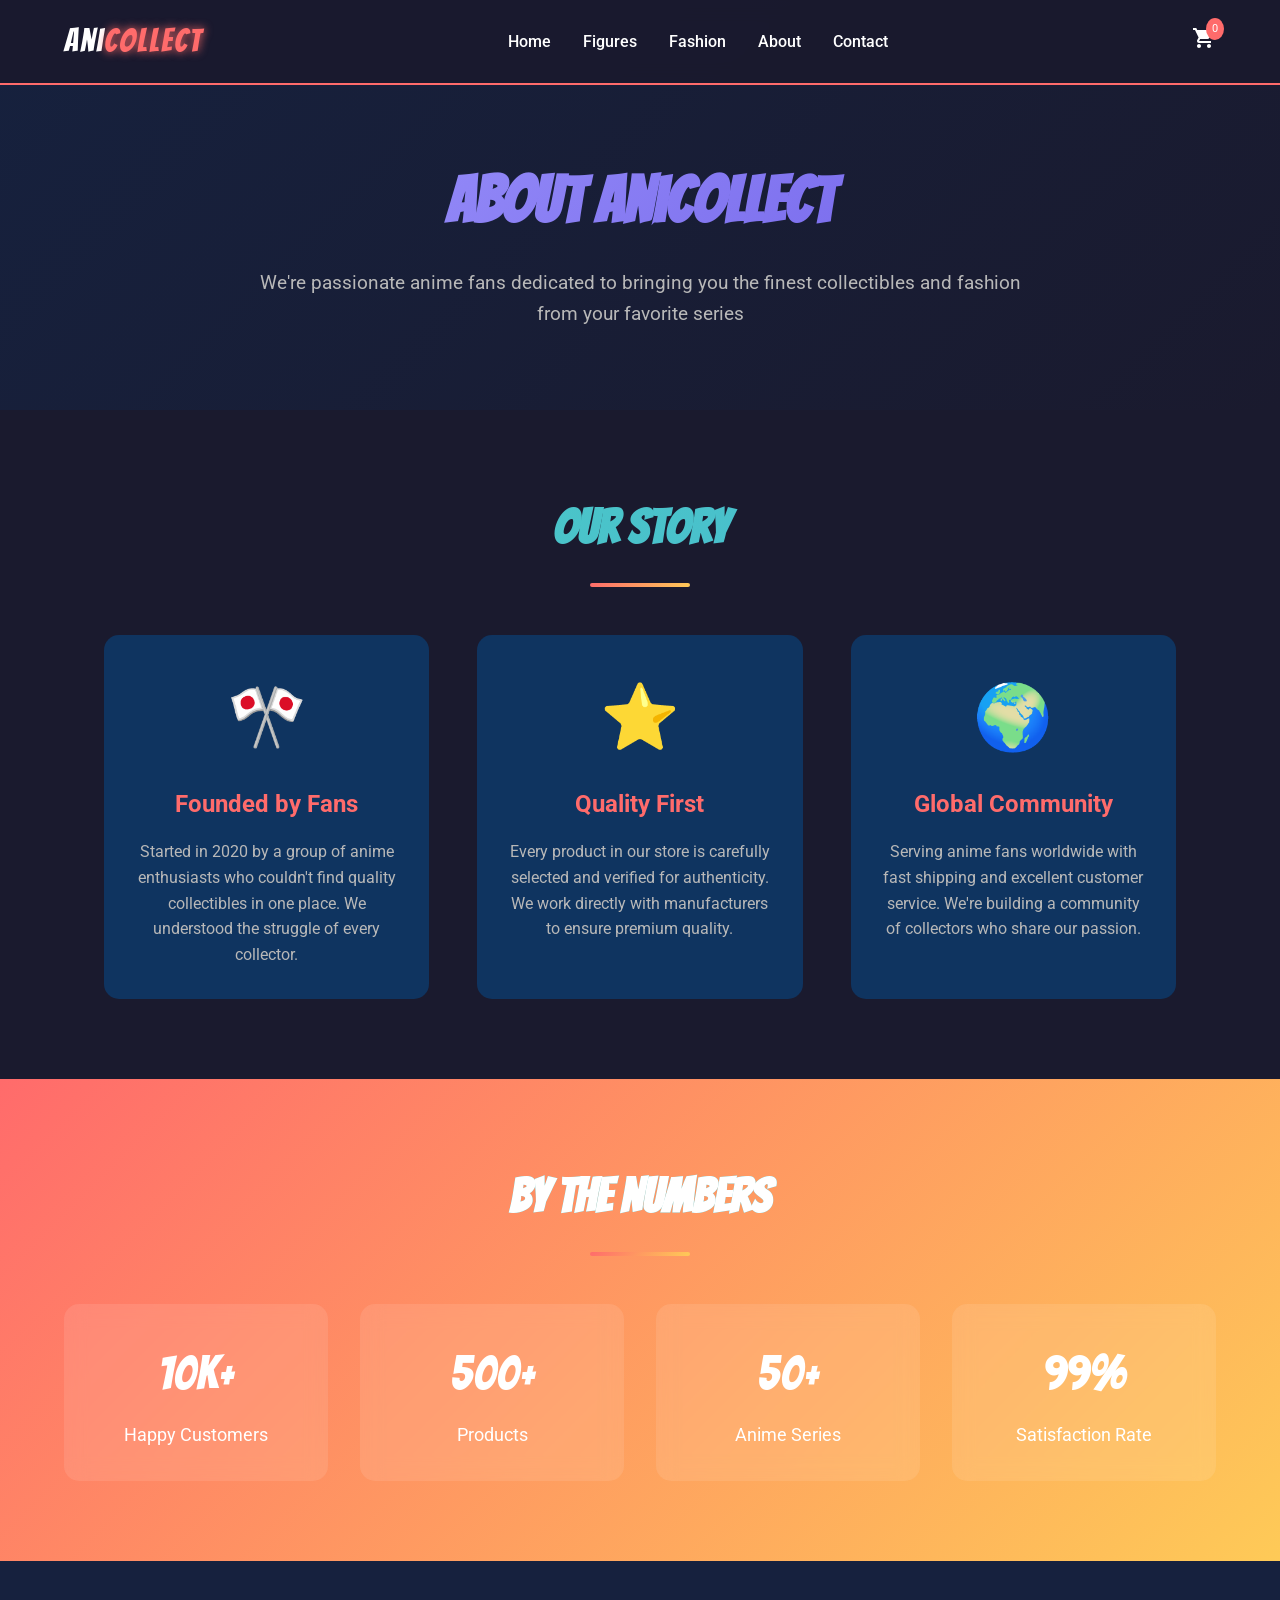
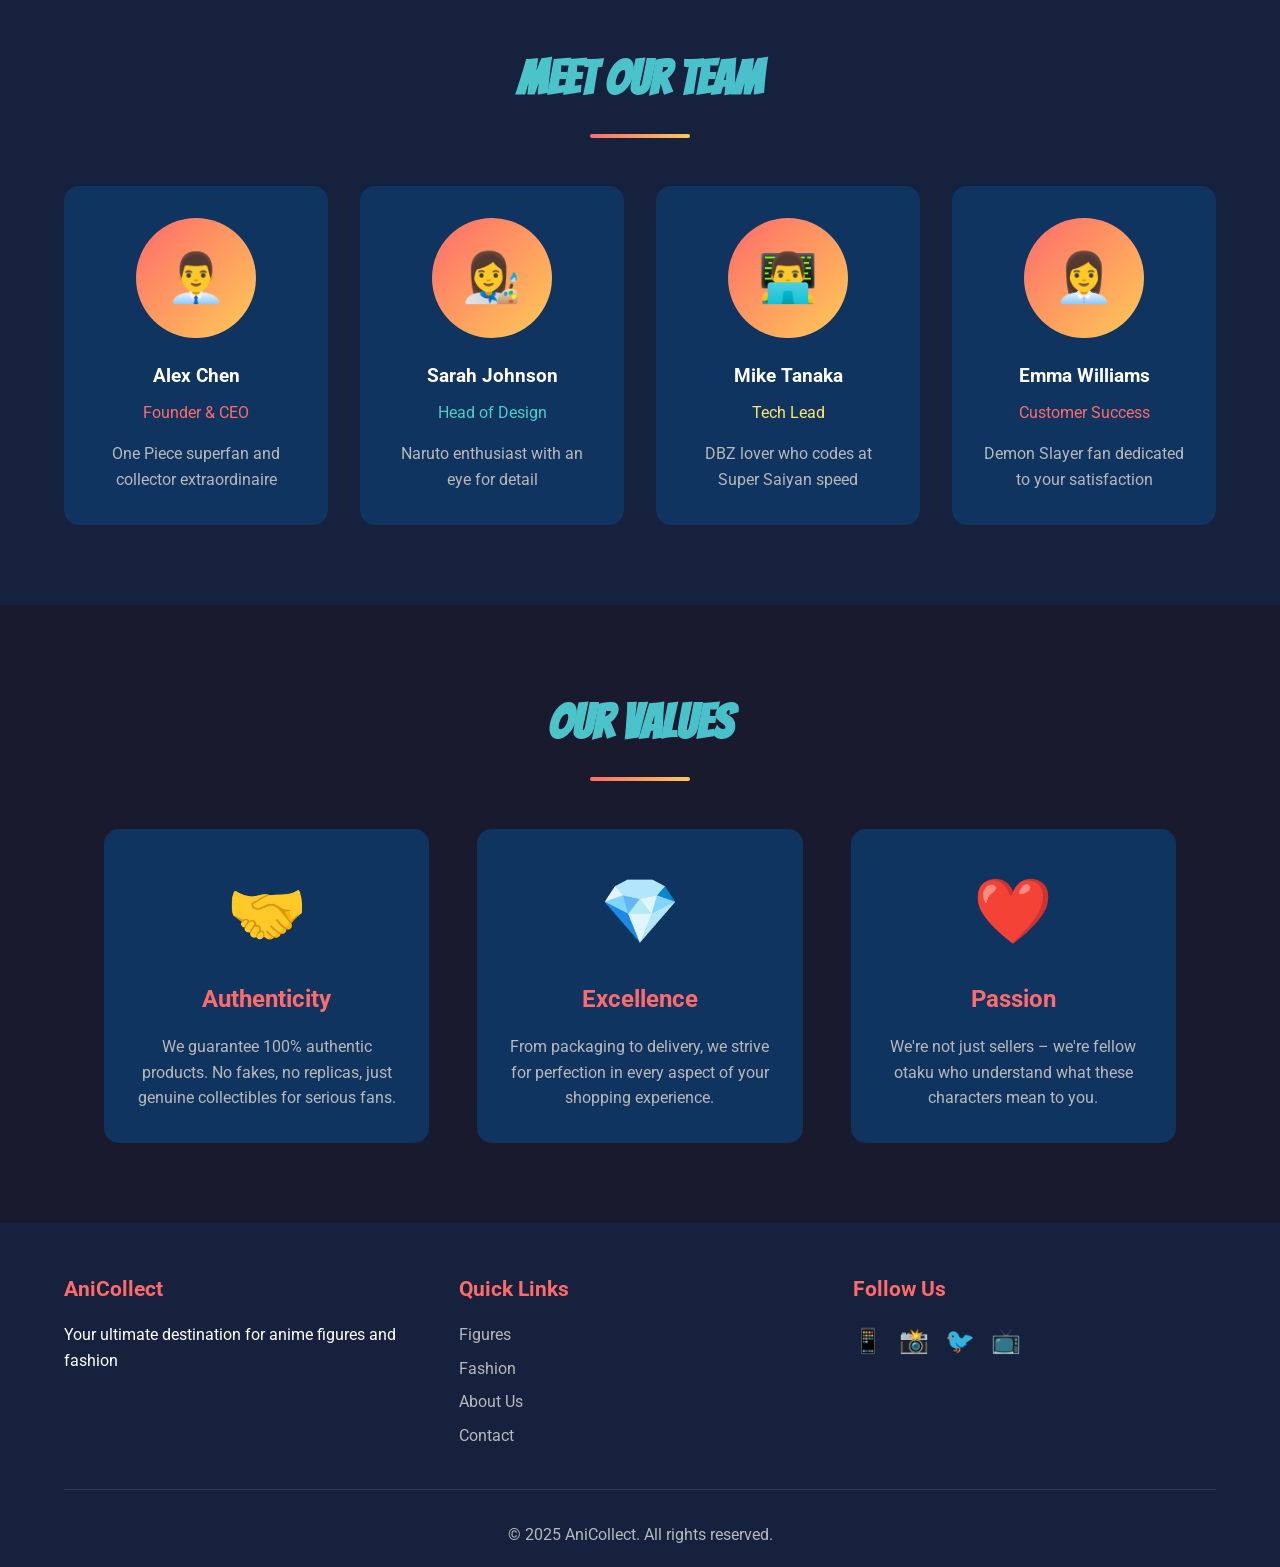
==== anime-store/pages/about.html @ 711f1683 "Title: Initial frontend implementation for anime collectibles e-commerce site Key features implement" ====
<!DOCTYPE html>
<html lang="en">
<head>
    <meta charset="UTF-8">
    <meta name="viewport" content="width=device-width, initial-scale=1.0">
    <title>About Us - AniCollect</title>
    <link rel="stylesheet" href="../css/style.css">
    <link href="https://fonts.googleapis.com/css2?family=Bangers&family=Roboto:wght@300;400;700&display=swap" rel="stylesheet">
    <style>
        .about-header {
            padding: 150px 5% 80px;
            background: linear-gradient(135deg, var(--darker-bg), var(--dark-bg));
            text-align: center;
        }
        
        .page-title {
            font-family: 'Bangers', cursive;
            font-size: 4rem;
            background: var(--gradient-3);
            -webkit-background-clip: text;
            -webkit-text-fill-color: transparent;
            background-clip: text;
            margin-bottom: 1rem;
        }
        
        .about-section {
            padding: 80px 5%;
            max-width: 1200px;
            margin: 0 auto;
        }
        
        .story-grid {
            display: grid;
            grid-template-columns: repeat(auto-fit, minmax(300px, 1fr));
            gap: 3rem;
            margin-top: 3rem;
        }
        
        .story-card {
            background: var(--card-bg);
            padding: 2rem;
            border-radius: 15px;
            text-align: center;
            transition: all 0.3s ease;
        }
        
        .story-card:hover {
            transform: translateY(-10px);
            box-shadow: 0 15px 40px rgba(162, 155, 254, 0.3);
        }
        
        .story-icon {
            font-size: 4rem;
            margin-bottom: 1rem;
        }
        
        .story-card h3 {
            font-size: 1.5rem;
            margin-bottom: 1rem;
            color: var(--primary-color);
        }
        
        .team-section {
            padding: 80px 5%;
            background: var(--darker-bg);
        }
        
        .team-grid {
            display: grid;
            grid-template-columns: repeat(auto-fit, minmax(250px, 1fr));
            gap: 2rem;
            max-width: 1200px;
            margin: 3rem auto 0;
        }
        
        .team-member {
            background: var(--card-bg);
            border-radius: 15px;
            padding: 2rem;
            text-align: center;
            transition: all 0.3s ease;
        }
        
        .team-member:hover {
            transform: scale(1.05);
        }
        
        .member-avatar {
            width: 120px;
            height: 120px;
            border-radius: 50%;
            background: var(--gradient-1);
            margin: 0 auto 1.5rem;
            display: flex;
            align-items: center;
            justify-content: center;
            font-size: 3rem;
        }
        
        .stats-section {
            padding: 80px 5%;
            background: var(--gradient-1);
            text-align: center;
        }
        
        .stats-grid {
            display: grid;
            grid-template-columns: repeat(auto-fit, minmax(200px, 1fr));
            gap: 2rem;
            max-width: 1200px;
            margin: 3rem auto 0;
        }
        
        .stat-item {
            background: rgba(255, 255, 255, 0.1);
            padding: 2rem;
            border-radius: 15px;
            backdrop-filter: blur(10px);
        }
        
        .stat-number {
            font-family: 'Bangers', cursive;
            font-size: 3rem;
            color: white;
            margin-bottom: 0.5rem;
        }
        
        .stat-label {
            color: white;
            font-size: 1.1rem;
        }
    </style>
</head>
<body>
    <!-- Navigation -->
    <nav class="navbar">
        <div class="logo">
            <span class="logo-text">Ani<span class="highlight">Collect</span></span>
        </div>
        <ul class="nav-links">
            <li><a href="../index.html">Home</a></li>
            <li><a href="figures.html">Figures</a></li>
            <li><a href="fashion.html">Fashion</a></li>
            <li><a href="about.html" class="active">About</a></li>
            <li><a href="contact.html">Contact</a></li>
        </ul>
        <div class="cart-icon">
            <span class="cart-count">0</span>
            <svg width="24" height="24" viewBox="0 0 24 24" fill="currentColor">
                <path d="M7 18c-1.1 0-1.99.9-1.99 2S5.9 22 7 22s2-.9 2-2-.9-2-2-2zM1 2v2h2l3.6 7.59-1.35 2.45c-.16.28-.25.61-.25.96 0 1.1.9 2 2 2h12v-2H7.42c-.14 0-.25-.11-.25-.25l.03-.12.9-1.63h7.45c.75 0 1.41-.41 1.75-1.03l3.58-6.49c.08-.14.12-.31.12-.48 0-.55-.45-1-1-1H5.21l-.94-2H1zm16 16c-1.1 0-1.99.9-1.99 2s.89 2 1.99 2 2-.9 2-2-.9-2-2-2z"/>
            </svg>
        </div>
        <div class="menu-toggle">
            <span></span>
            <span></span>
            <span></span>
        </div>
    </nav>

    <!-- About Header -->
    <section class="about-header">
        <h1 class="page-title">About AniCollect</h1>
        <p style="color: var(--gray-text); font-size: 1.2rem; max-width: 800px; margin: 0 auto;">
            We're passionate anime fans dedicated to bringing you the finest collectibles and fashion from your favorite series
        </p>
    </section>

    <!-- Our Story -->
    <section class="about-section">
        <h2 class="section-title">Our Story</h2>
        <div class="story-grid">
            <div class="story-card">
                <div class="story-icon">🎌</div>
                <h3>Founded by Fans</h3>
                <p style="color: var(--gray-text);">
                    Started in 2020 by a group of anime enthusiasts who couldn't find quality collectibles in one place. We understood the struggle of every collector.
                </p>
            </div>
            
            <div class="story-card">
                <div class="story-icon">⭐</div>
                <h3>Quality First</h3>
                <p style="color: var(--gray-text);">
                    Every product in our store is carefully selected and verified for authenticity. We work directly with manufacturers to ensure premium quality.
                </p>
            </div>
            
            <div class="story-card">
                <div class="story-icon">🌍</div>
                <h3>Global Community</h3>
                <p style="color: var(--gray-text);">
                    Serving anime fans worldwide with fast shipping and excellent customer service. We're building a community of collectors who share our passion.
                </p>
            </div>
        </div>
    </section>

    <!-- Stats Section -->
    <section class="stats-section">
        <h2 class="section-title" style="color: white; -webkit-text-fill-color: white;">By The Numbers</h2>
        <div class="stats-grid">
            <div class="stat-item">
                <div class="stat-number">10K+</div>
                <div class="stat-label">Happy Customers</div>
            </div>
            <div class="stat-item">
                <div class="stat-number">500+</div>
                <div class="stat-label">Products</div>
            </div>
            <div class="stat-item">
                <div class="stat-number">50+</div>
                <div class="stat-label">Anime Series</div>
            </div>
            <div class="stat-item">
                <div class="stat-number">99%</div>
                <div class="stat-label">Satisfaction Rate</div>
            </div>
        </div>
    </section>

    <!-- Team Section -->
    <section class="team-section">
        <h2 class="section-title">Meet Our Team</h2>
        <div class="team-grid">
            <div class="team-member">
                <div class="member-avatar">👨‍💼</div>
                <h3 style="color: var(--light-text); margin-bottom: 0.5rem;">Alex Chen</h3>
                <p style="color: var(--primary-color);">Founder & CEO</p>
                <p style="color: var(--gray-text); margin-top: 1rem;">One Piece superfan and collector extraordinaire</p>
            </div>
            
            <div class="team-member">
                <div class="member-avatar">👩‍🎨</div>
                <h3 style="color: var(--light-text); margin-bottom: 0.5rem;">Sarah Johnson</h3>
                <p style="color: var(--secondary-color);">Head of Design</p>
                <p style="color: var(--gray-text); margin-top: 1rem;">Naruto enthusiast with an eye for detail</p>
            </div>
            
            <div class="team-member">
                <div class="member-avatar">👨‍💻</div>
                <h3 style="color: var(--light-text); margin-bottom: 0.5rem;">Mike Tanaka</h3>
                <p style="color: var(--accent-color);">Tech Lead</p>
                <p style="color: var(--gray-text); margin-top: 1rem;">DBZ lover who codes at Super Saiyan speed</p>
            </div>
            
            <div class="team-member">
                <div class="member-avatar">👩‍💼</div>
                <h3 style="color: var(--light-text); margin-bottom: 0.5rem;">Emma Williams</h3>
                <p style="color: var(--primary-color);">Customer Success</p>
                <p style="color: var(--gray-text); margin-top: 1rem;">Demon Slayer fan dedicated to your satisfaction</p>
            </div>
        </div>
    </section>

    <!-- Values Section -->
    <section class="about-section">
        <h2 class="section-title">Our Values</h2>
        <div class="story-grid">
            <div class="story-card">
                <div class="story-icon">🤝</div>
                <h3>Authenticity</h3>
                <p style="color: var(--gray-text);">
                    We guarantee 100% authentic products. No fakes, no replicas, just genuine collectibles for serious fans.
                </p>
            </div>
            
            <div class="story-card">
                <div class="story-icon">💎</div>
                <h3>Excellence</h3>
                <p style="color: var(--gray-text);">
                    From packaging to delivery, we strive for perfection in every aspect of your shopping experience.
                </p>
            </div>
            
            <div class="story-card">
                <div class="story-icon">❤️</div>
                <h3>Passion</h3>
                <p style="color: var(--gray-text);">
                    We're not just sellers – we're fellow otaku who understand what these characters mean to you.
                </p>
            </div>
        </div>
    </section>

    <!-- Footer -->
    <footer class="footer">
        <div class="footer-content">
            <div class="footer-section">
                <h4>AniCollect</h4>
                <p>Your ultimate destination for anime figures and fashion</p>
            </div>
            <div class="footer-section">
                <h4>Quick Links</h4>
                <ul>
                    <li><a href="figures.html">Figures</a></li>
                    <li><a href="fashion.html">Fashion</a></li>
                    <li><a href="about.html">About Us</a></li>
                    <li><a href="contact.html">Contact</a></li>
                </ul>
            </div>
            <div class="footer-section">
                <h4>Follow Us</h4>
                <div class="social-links">
                    <span>📱</span>
                    <span>📸</span>
                    <span>🐦</span>
                    <span>📺</span>
                </div>
            </div>
        </div>
        <div class="footer-bottom">
            <p>&copy; 2025 AniCollect. All rights reserved.</p>
        </div>
    </footer>

    <script src="../js/main.js"></script>
</body>
</html>
---- anime-store/css/style.css ----
/* CSS Variables for Theme Colors */
:root {
    --primary-color: #ff6b6b;
    --secondary-color: #4ecdc4;
    --accent-color: #ffe66d;
    --dark-bg: #1a1a2e;
    --darker-bg: #16213e;
    --light-text: #ffffff;
    --gray-text: #b8b8b8;
    --card-bg: #0f3460;
    --gradient-1: linear-gradient(135deg, #ff6b6b, #feca57);
    --gradient-2: linear-gradient(135deg, #4ecdc4, #45b7d1);
    --gradient-3: linear-gradient(135deg, #a29bfe, #6c5ce7);
}

* {
    margin: 0;
    padding: 0;
    box-sizing: border-box;
}

body {
    font-family: 'Roboto', sans-serif;
    background-color: var(--dark-bg);
    color: var(--light-text);
    overflow-x: hidden;
    line-height: 1.6;
}

/* Scrollbar Styling */
::-webkit-scrollbar {
    width: 10px;
}

::-webkit-scrollbar-track {
    background: var(--dark-bg);
}

::-webkit-scrollbar-thumb {
    background: var(--primary-color);
    border-radius: 5px;
}

::-webkit-scrollbar-thumb:hover {
    background: var(--secondary-color);
}

/* Navigation */
.navbar {
    display: flex;
    justify-content: space-between;
    align-items: center;
    padding: 1rem 5%;
    background: rgba(26, 26, 46, 0.95);
    backdrop-filter: blur(10px);
    position: fixed;
    width: 100%;
    top: 0;
    z-index: 1000;
    border-bottom: 2px solid var(--primary-color);
    animation: slideDown 0.5s ease-out;
}

@keyframes slideDown {
    from {
        transform: translateY(-100%);
        opacity: 0;
    }
    to {
        transform: translateY(0);
        opacity: 1;
    }
}

.logo-text {
    font-family: 'Bangers', cursive;
    font-size: 2rem;
    letter-spacing: 2px;
}

.highlight {
    color: var(--primary-color);
    text-shadow: 0 0 10px var(--primary-color);
}

.nav-links {
    display: flex;
    list-style: none;
    gap: 2rem;
}

.nav-links a {
    color: var(--light-text);
    text-decoration: none;
    font-weight: 500;
    position: relative;
    transition: color 0.3s ease;
    padding: 0.5rem 0;
}

.nav-links a::after {
    content: '';
    position: absolute;
    bottom: 0;
    left: 0;
    width: 0;
    height: 2px;
    background: var(--gradient-1);
    transition: width 0.3s ease;
}

.nav-links a:hover::after,
.nav-links a.active::after {
    width: 100%;
}

.nav-links a:hover {
    color: var(--primary-color);
}

.cart-icon {
    position: relative;
    cursor: pointer;
    color: var(--light-text);
    transition: transform 0.3s ease;
}

.cart-icon:hover {
    transform: scale(1.1);
}

.cart-count {
    position: absolute;
    top: -8px;
    right: -8px;
    background: var(--primary-color);
    color: white;
    font-size: 0.7rem;
    padding: 2px 6px;
    border-radius: 50%;
    animation: pulse 2s infinite;
}

@keyframes pulse {
    0%, 100% {
        transform: scale(1);
    }
    50% {
        transform: scale(1.2);
    }
}

.menu-toggle {
    display: none;
    flex-direction: column;
    cursor: pointer;
    gap: 5px;
}

.menu-toggle span {
    width: 25px;
    height: 3px;
    background: var(--light-text);
    border-radius: 2px;
    transition: all 0.3s ease;
}

/* Hero Section */
.hero {
    min-height: 100vh;
    display: flex;
    align-items: center;
    justify-content: center;
    padding: 100px 5% 50px;
    background: radial-gradient(circle at center, var(--darker-bg) 0%, var(--dark-bg) 100%);
    position: relative;
    overflow: hidden;
}

.hero::before {
    content: '';
    position: absolute;
    top: 0;
    left: 0;
    right: 0;
    bottom: 0;
    background: url("data:image/svg+xml,%3Csvg width='60' height='60' viewBox='0 0 60 60' xmlns='http://www.w3.org/2000/svg'%3E%3Cg fill='none' fill-rule='evenodd'%3E%3Cg fill='%23ff6b6b' fill-opacity='0.05'%3E%3Cpath d='M36 34v-4h-2v4h-4v2h4v4h2v-4h4v-2h-4zm0-30V0h-2v4h-4v2h4v4h2V6h4V4h-4zM6 34v-4H4v4H0v2h4v4h2v-4h4v-2H6zM6 4V0H4v4H0v2h4v4h2V6h4V4H6z'/%3E%3C/g%3E%3C/g%3E%3C/svg%3E");
    opacity: 0.3;
}

.hero-content {
    text-align: center;
    z-index: 1;
    animation: fadeInUp 1s ease-out;
}

@keyframes fadeInUp {
    from {
        opacity: 0;
        transform: translateY(30px);
    }
    to {
        opacity: 1;
        transform: translateY(0);
    }
}

.hero-title {
    font-family: 'Bangers', cursive;
    font-size: 5rem;
    margin-bottom: 1rem;
    text-transform: uppercase;
}

.title-line {
    display: block;
    animation: slideInLeft 0.8s ease-out;
}

.title-line:nth-child(2) {
    animation-delay: 0.2s;
}

@keyframes slideInLeft {
    from {
        opacity: 0;
        transform: translateX(-50px);
    }
    to {
        opacity: 1;
        transform: translateX(0);
    }
}

.highlight-text {
    background: var(--gradient-1);
    -webkit-background-clip: text;
    -webkit-text-fill-color: transparent;
    background-clip: text;
    animation: glow 2s ease-in-out infinite alternate;
}

@keyframes glow {
    from {
        filter: drop-shadow(0 0 5px var(--primary-color));
    }
    to {
        filter: drop-shadow(0 0 20px var(--primary-color));
    }
}

.hero-subtitle {
    font-size: 1.5rem;
    color: var(--gray-text);
    margin-bottom: 2rem;
    animation: fadeIn 1.2s ease-out;
}

@keyframes fadeIn {
    from {
        opacity: 0;
    }
    to {
        opacity: 1;
    }
}

.hero-buttons {
    display: flex;
    gap: 1rem;
    justify-content: center;
    flex-wrap: wrap;
    animation: fadeIn 1.4s ease-out;
}

.btn {
    padding: 1rem 2rem;
    border: none;
    border-radius: 50px;
    font-size: 1rem;
    font-weight: bold;
    text-decoration: none;
    cursor: pointer;
    transition: all 0.3s ease;
    text-transform: uppercase;
    letter-spacing: 1px;
}

.btn-primary {
    background: var(--gradient-1);
    color: white;
    box-shadow: 0 5px 15px rgba(255, 107, 107, 0.4);
}

.btn-primary:hover {
    transform: translateY(-3px);
    box-shadow: 0 8px 25px rgba(255, 107, 107, 0.6);
}

.btn-secondary {
    background: transparent;
    color: var(--light-text);
    border: 2px solid var(--secondary-color);
}

.btn-secondary:hover {
    background: var(--secondary-color);
    color: var(--dark-bg);
    transform: translateY(-3px);
}

/* Floating Animation Elements */
.floating-elements {
    position: absolute;
    width: 100%;
    height: 100%;
    top: 0;
    left: 0;
    pointer-events: none;
}

.float-item {
    position: absolute;
    font-size: 2rem;
    animation: float 6s ease-in-out infinite;
    opacity: 0.6;
}

.item-1 { top: 20%; left: 10%; animation-delay: 0s; }
.item-2 { top: 60%; left: 15%; animation-delay: 1s; }
.item-3 { top: 30%; right: 15%; animation-delay: 2s; }
.item-4 { top: 70%; right: 10%; animation-delay: 3s; }
.item-5 { top: 50%; left: 50%; animation-delay: 4s; }

@keyframes float {
    0%, 100% {
        transform: translateY(0) rotate(0deg);
        opacity: 0.6;
    }
    50% {
        transform: translateY(-20px) rotate(180deg);
        opacity: 1;
    }
}

/* Section Titles */
.section-title {
    font-family: 'Bangers', cursive;
    font-size: 3rem;
    text-align: center;
    margin-bottom: 3rem;
    background: var(--gradient-2);
    -webkit-background-clip: text;
    -webkit-text-fill-color: transparent;
    background-clip: text;
    position: relative;
}

.section-title::after {
    content: '';
    display: block;
    width: 100px;
    height: 4px;
    background: var(--gradient-1);
    margin: 1rem auto;
    border-radius: 2px;
}

/* Categories Section */
.categories {
    padding: 80px 5%;
    background: var(--darker-bg);
}

.category-grid {
    display: grid;
    grid-template-columns: repeat(auto-fit, minmax(250px, 1fr));
    gap: 2rem;
    max-width: 1400px;
    margin: 0 auto;
}

.category-card {
    background: var(--card-bg);
    padding: 2rem;
    border-radius: 15px;
    text-align: center;
    transition: all 0.3s ease;
    cursor: pointer;
    border: 2px solid transparent;
    position: relative;
    overflow: hidden;
}

.category-card::before {
    content: '';
    position: absolute;
    top: 0;
    left: -100%;
    width: 100%;
    height: 100%;
    background: linear-gradient(90deg, transparent, rgba(255,255,255,0.1), transparent);
    transition: left 0.5s ease;
}

.category-card:hover::before {
    left: 100%;
}

.category-card:hover {
    transform: translateY(-10px);
    border-color: var(--primary-color);
    box-shadow: 0 10px 30px rgba(255, 107, 107, 0.3);
}

.category-icon {
    font-size: 4rem;
    margin-bottom: 1rem;
    animation: bounce 2s infinite;
}

@keyframes bounce {
    0%, 100% {
        transform: translateY(0);
    }
    50% {
        transform: translateY(-10px);
    }
}

.category-card h3 {
    font-size: 1.5rem;
    margin-bottom: 0.5rem;
    color: var(--light-text);
}

.category-card p {
    color: var(--gray-text);
    margin-bottom: 1rem;
}

.category-link {
    color: var(--secondary-color);
    text-decoration: none;
    font-weight: bold;
    transition: transform 0.3s ease;
    display: inline-block;
}

.category-link:hover {
    transform: translateX(5px);
}

/* Products Section */
.products {
    padding: 80px 5%;
    background: var(--dark-bg);
}

.product-slider {
    display: grid;
    grid-template-columns: repeat(auto-fit, minmax(280px, 1fr));
    gap: 2rem;
    max-width: 1400px;
    margin: 0 auto;
}

.product-card {
    background: var(--card-bg);
    border-radius: 15px;
    padding: 1.5rem;
    text-align: center;
    transition: all 0.3s ease;
    position: relative;
    overflow: hidden;
}

.product-card:hover {
    transform: scale(1.05);
    box-shadow: 0 15px 40px rgba(78, 205, 196, 0.3);
}

.product-badge {
    position: absolute;
    top: 10px;
    right: 10px;
    background: var(--gradient-1);
    color: white;
    padding: 0.3rem 0.8rem;
    border-radius: 20px;
    font-size: 0.8rem;
    font-weight: bold;
}

.product-badge.new {
    background: var(--gradient-2);
}

.product-badge.hot {
    background: var(--gradient-3);
}

.product-image {
    font-size: 5rem;
    margin: 1rem 0;
    animation: shake 3s infinite;
}

@keyframes shake {
    0%, 100% {
        transform: rotate(0deg);
    }
    25% {
        transform: rotate(-5deg);
    }
    75% {
        transform: rotate(5deg);
    }
}

.product-card h3 {
    font-size: 1.2rem;
    margin-bottom: 0.5rem;
}

.product-price {
    font-size: 1.5rem;
    color: var(--primary-color);
    font-weight: bold;
    margin-bottom: 1rem;
}

.btn-add-cart {
    background: var(--gradient-2);
    color: white;
    border: none;
    padding: 0.8rem 1.5rem;
    border-radius: 25px;
    cursor: pointer;
    font-weight: bold;
    transition: all 0.3s ease;
    width: 100%;
}

.btn-add-cart:hover {
    transform: translateY(-2px);
    box-shadow: 0 5px 15px rgba(78, 205, 196, 0.4);
}

/* Anime Showcase Section */
.anime-showcase {
    padding: 80px 5%;
    background: var(--darker-bg);
}

.anime-grid {
    display: grid;
    grid-template-columns: repeat(auto-fit, minmax(280px, 1fr));
    gap: 2rem;
    max-width: 1400px;
    margin: 0 auto;
}

.anime-card {
    height: 300px;
    border-radius: 15px;
    position: relative;
    overflow: hidden;
    cursor: pointer;
    display: flex;
    flex-direction: column;
    justify-content: center;
    align-items: center;
    transition: all 0.4s ease;
}

.anime-card::before {
    content: '';
    position: absolute;
    top: 0;
    left: 0;
    width: 100%;
    height: 100%;
    background-size: cover;
    background-position: center;
    transition: transform 0.4s ease;
}

.demon-slayer::before {
    background: linear-gradient(135deg, #1a1a2e, #c0392b);
}

.one-piece::before {
    background: linear-gradient(135deg, #1a1a2e, #2980b9);
}

.naruto::before {
    background: linear-gradient(135deg, #1a1a2e, #e67e22);
}

.dbz::before {
    background: linear-gradient(135deg, #1a1a2e, #f39c12);
}

.anime-overlay {
    position: absolute;
    top: 0;
    left: 0;
    width: 100%;
    height: 100%;
    background: rgba(0, 0, 0, 0.6);
    transition: opacity 0.4s ease;
}

.anime-card h3 {
    font-family: 'Bangers', cursive;
    font-size: 2rem;
    z-index: 1;
    transition: transform 0.4s ease;
}

.anime-card p {
    color: var(--gray-text);
    z-index: 1;
    transition: transform 0.4s ease;
}

.anime-card:hover::before {
    transform: scale(1.1);
}

.anime-card:hover .anime-overlay {
    opacity: 0.3;
}

.anime-card:hover h3,
.anime-card:hover p {
    transform: translateY(-10px);
}

.anime-card:hover {
    box-shadow: 0 20px 50px rgba(0, 0, 0, 0.5);
}

/* Newsletter Section */
.newsletter {
    padding: 80px 5%;
    background: var(--gradient-1);
    text-align: center;
}

.newsletter-content h2 {
    font-family: 'Bangers', cursive;
    font-size: 2.5rem;
    margin-bottom: 1rem;
}

.newsletter-content p {
    margin-bottom: 2rem;
    font-size: 1.1rem;
}

.newsletter-form {
    display: flex;
    justify-content: center;
    gap: 1rem;
    flex-wrap: wrap;
}

.newsletter-form input {
    padding: 1rem 2rem;
    border: none;
    border-radius: 50px;
    font-size: 1rem;
    min-width: 300px;
    outline: none;
}

.newsletter-form button {
    background: var(--dark-bg);
    color: white;
    border: none;
    padding: 1rem 2rem;
    border-radius: 50px;
    font-weight: bold;
    cursor: pointer;
    transition: all 0.3s ease;
}

.newsletter-form button:hover {
    transform: scale(1.05);
    box-shadow: 0 5px 15px rgba(0, 0, 0, 0.3);
}

/* Footer */
.footer {
    background: var(--darker-bg);
    padding: 50px 5% 20px;
}

.footer-content {
    display: grid;
    grid-template-columns: repeat(auto-fit, minmax(250px, 1fr));
    gap: 2rem;
    max-width: 1400px;
    margin: 0 auto 2rem;
}

.footer-section h4 {
    font-size: 1.3rem;
    margin-bottom: 1rem;
    color: var(--primary-color);
}

.footer-section ul {
    list-style: none;
}

.footer-section ul li {
    margin-bottom: 0.5rem;
}

.footer-section a {
    color: var(--gray-text);
    text-decoration: none;
    transition: color 0.3s ease;
}

.footer-section a:hover {
    color: var(--secondary-color);
}

.social-links {
    display: flex;
    gap: 1rem;
    font-size: 1.5rem;
}

.social-links span {
    cursor: pointer;
    transition: transform 0.3s ease;
}

.social-links span:hover {
    transform: scale(1.2);
}

.footer-bottom {
    text-align: center;
    padding-top: 2rem;
    border-top: 1px solid rgba(255, 255, 255, 0.1);
    color: var(--gray-text);
}

/* Responsive Design */
@media (max-width: 768px) {
    .nav-links {
        display: none;
    }

    .menu-toggle {
        display: flex;
    }

    .hero-title {
        font-size: 3rem;
    }

    .section-title {
        font-size: 2rem;
    }

    .category-grid,
    .product-slider,
    .anime-grid {
        grid-template-columns: 1fr;
    }

    .newsletter-form {
        flex-direction: column;
        align-items: center;
    }

    .newsletter-form input {
        min-width: auto;
        width: 100%;
        max-width: 300px;
    }
}

/* Loading Animation */
.loading {
    position: fixed;
    top: 0;
    left: 0;
    width: 100%;
    height: 100%;
    background: var(--dark-bg);
    display: flex;
    justify-content: center;
    align-items: center;
    z-index: 9999;
}

.loading-spinner {
    width: 50px;
    height: 50px;
    border: 5px solid var(--card-bg);
    border-top: 5px solid var(--primary-color);
    border-radius: 50%;
    animation: spin 1s linear infinite;
}

@keyframes spin {
    0% { transform: rotate(0deg); }
    100% { transform: rotate(360deg); }
}
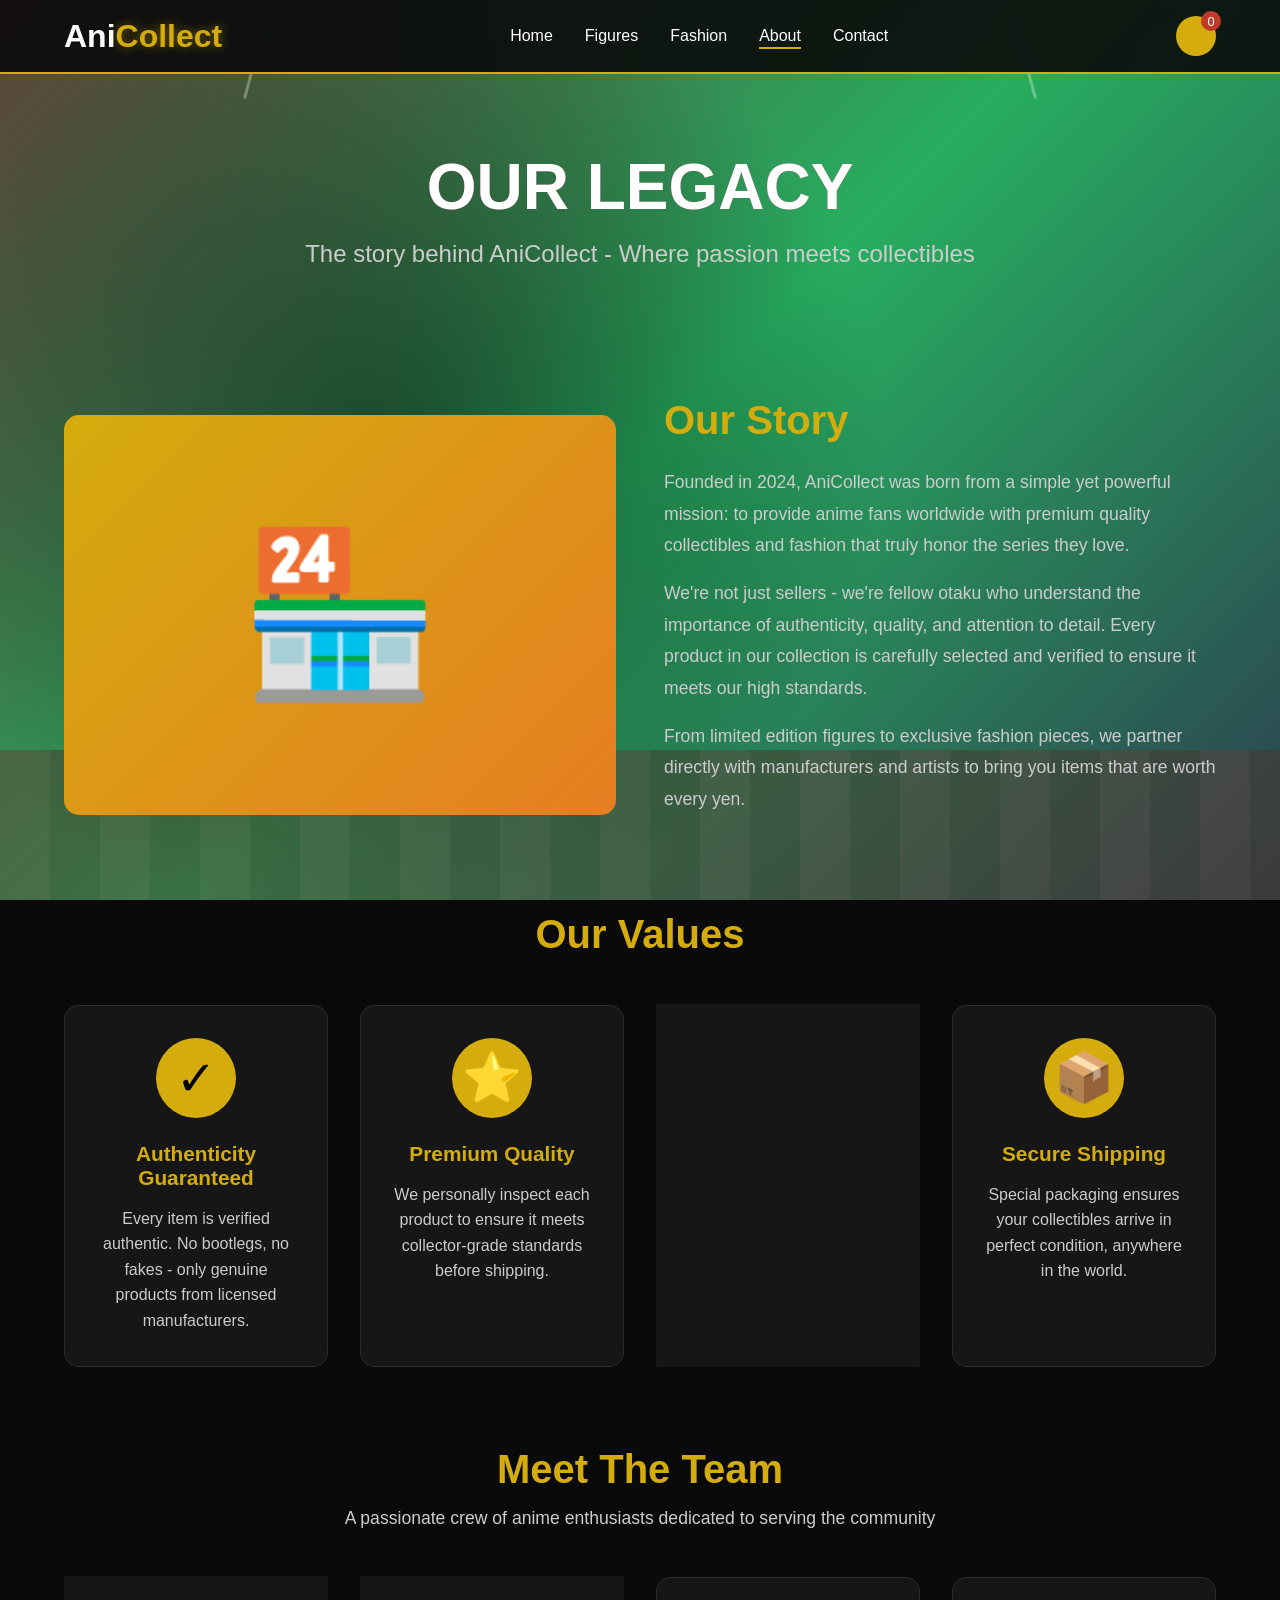
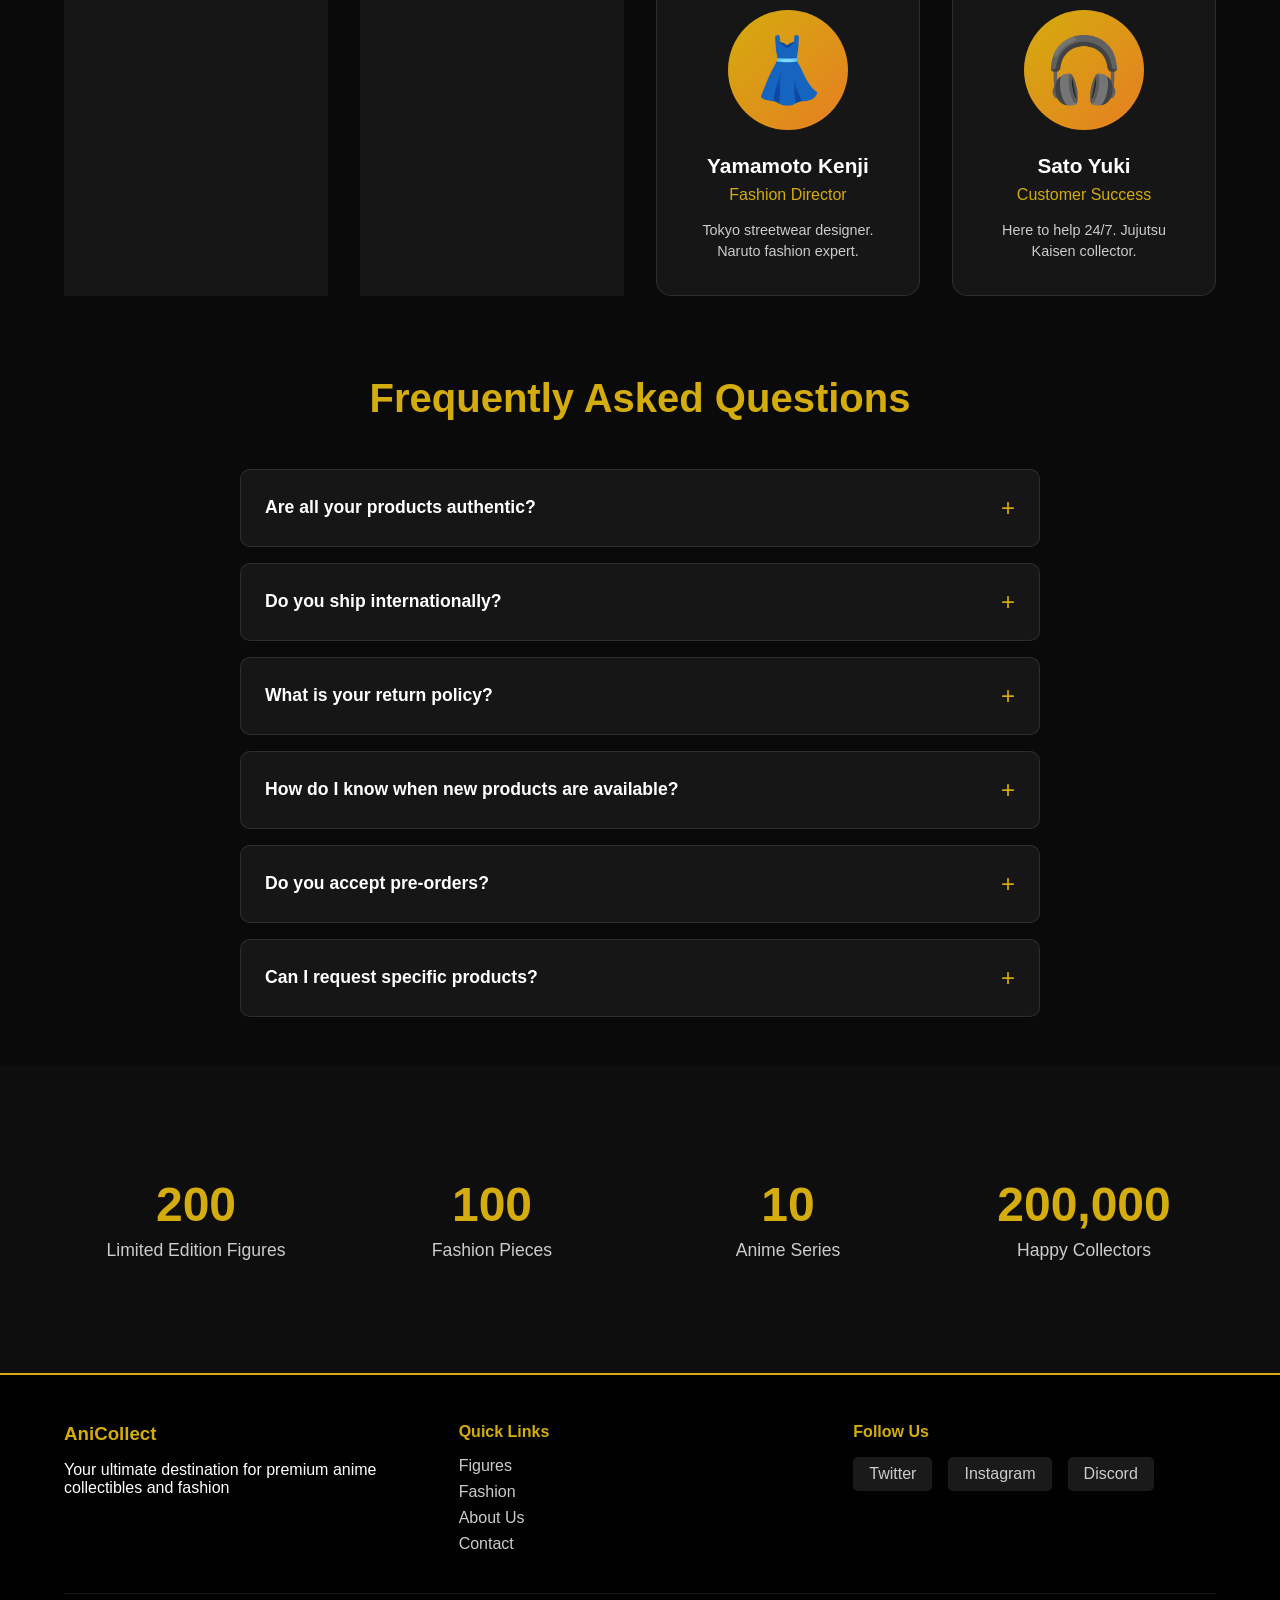
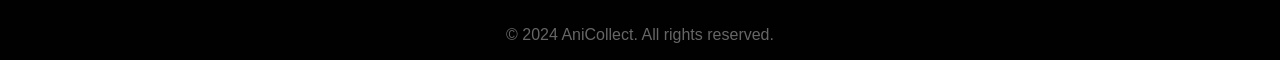
==== commit 05ce4f6d: "update branch" ====
--- a/anime-store/pages/about.html
+++ b/anime-store/pages/about.html
@@ -5,133 +5,15 @@
     <meta name="viewport" content="width=device-width, initial-scale=1.0">
     <title>About Us - AniCollect</title>
     <link rel="stylesheet" href="../css/style.css">
-    <link href="https://fonts.googleapis.com/css2?family=Bangers&family=Roboto:wght@300;400;700&display=swap" rel="stylesheet">
-    <style>
-        .about-header {
-            padding: 150px 5% 80px;
-            background: linear-gradient(135deg, var(--darker-bg), var(--dark-bg));
-            text-align: center;
-        }
-        
-        .page-title {
-            font-family: 'Bangers', cursive;
-            font-size: 4rem;
-            background: var(--gradient-3);
-            -webkit-background-clip: text;
-            -webkit-text-fill-color: transparent;
-            background-clip: text;
-            margin-bottom: 1rem;
-        }
-        
-        .about-section {
-            padding: 80px 5%;
-            max-width: 1200px;
-            margin: 0 auto;
-        }
-        
-        .story-grid {
-            display: grid;
-            grid-template-columns: repeat(auto-fit, minmax(300px, 1fr));
-            gap: 3rem;
-            margin-top: 3rem;
-        }
-        
-        .story-card {
-            background: var(--card-bg);
-            padding: 2rem;
-            border-radius: 15px;
-            text-align: center;
-            transition: all 0.3s ease;
-        }
-        
-        .story-card:hover {
-            transform: translateY(-10px);
-            box-shadow: 0 15px 40px rgba(162, 155, 254, 0.3);
-        }
-        
-        .story-icon {
-            font-size: 4rem;
-            margin-bottom: 1rem;
-        }
-        
-        .story-card h3 {
-            font-size: 1.5rem;
-            margin-bottom: 1rem;
-            color: var(--primary-color);
-        }
-        
-        .team-section {
-            padding: 80px 5%;
-            background: var(--darker-bg);
-        }
-        
-        .team-grid {
-            display: grid;
-            grid-template-columns: repeat(auto-fit, minmax(250px, 1fr));
-            gap: 2rem;
-            max-width: 1200px;
-            margin: 3rem auto 0;
-        }
-        
-        .team-member {
-            background: var(--card-bg);
-            border-radius: 15px;
-            padding: 2rem;
-            text-align: center;
-            transition: all 0.3s ease;
-        }
-        
-        .team-member:hover {
-            transform: scale(1.05);
-        }
-        
-        .member-avatar {
-            width: 120px;
-            height: 120px;
-            border-radius: 50%;
-            background: var(--gradient-1);
-            margin: 0 auto 1.5rem;
-            display: flex;
-            align-items: center;
-            justify-content: center;
-            font-size: 3rem;
-        }
-        
-        .stats-section {
-            padding: 80px 5%;
-            background: var(--gradient-1);
-            text-align: center;
-        }
-        
-        .stats-grid {
-            display: grid;
-            grid-template-columns: repeat(auto-fit, minmax(200px, 1fr));
-            gap: 2rem;
-            max-width: 1200px;
-            margin: 3rem auto 0;
-        }
-        
-        .stat-item {
-            background: rgba(255, 255, 255, 0.1);
-            padding: 2rem;
-            border-radius: 15px;
-            backdrop-filter: blur(10px);
-        }
-        
-        .stat-number {
-            font-family: 'Bangers', cursive;
-            font-size: 3rem;
-            color: white;
-            margin-bottom: 0.5rem;
-        }
-        
-        .stat-label {
-            color: white;
-            font-size: 1.1rem;
-        }
-    </style>
 </head>
 <body>
+    <!-- Attack on Titan Theme Background -->
+    <div class="anime-bg aot-about-bg">
+        <div class="titans-shadow"></div>
+        <div class="omni-directional-mobility"></div>
+        <div class="wall-maria"></div>
+    </div>
+
     <!-- Navigation -->
     <nav class="navbar">
         <div class="logo">
@@ -146,148 +28,177 @@
         </ul>
         <div class="cart-icon">
             <span class="cart-count">0</span>
-            <svg width="24" height="24" viewBox="0 0 24 24" fill="currentColor">
-                <path d="M7 18c-1.1 0-1.99.9-1.99 2S5.9 22 7 22s2-.9 2-2-.9-2-2-2zM1 2v2h2l3.6 7.59-1.35 2.45c-.16.28-.25.61-.25.96 0 1.1.9 2 2 2h12v-2H7.42c-.14 0-.25-.11-.25-.25l.03-.12.9-1.63h7.45c.75 0 1.41-.41 1.75-1.03l3.58-6.49c.08-.14.12-.31.12-.48 0-.55-.45-1-1-1H5.21l-.94-2H1zm16 16c-1.1 0-1.99.9-1.99 2s.89 2 1.99 2 2-.9 2-2-.9-2-2-2z"/>
-            </svg>
-        </div>
-        <div class="menu-toggle">
-            <span></span>
-            <span></span>
-            <span></span>
         </div>
     </nav>
 
-    <!-- About Header -->
-    <section class="about-header">
-        <h1 class="page-title">About AniCollect</h1>
-        <p style="color: var(--gray-text); font-size: 1.2rem; max-width: 800px; margin: 0 auto;">
-            We're passionate anime fans dedicated to bringing you the finest collectibles and fashion from your favorite series
-        </p>
+    <!-- Hero Section -->
+    <section class="page-hero about-hero">
+        <h1 class="hero-title glitch-effect" data-text="OUR LEGACY">OUR LEGACY</h1>
+        <p class="hero-subtitle">The story behind AniCollect - Where passion meets collectibles</p>
     </section>
 
-    <!-- Our Story -->
-    <section class="about-section">
-        <h2 class="section-title">Our Story</h2>
-        <div class="story-grid">
-            <div class="story-card">
-                <div class="story-icon">🎌</div>
-                <h3>Founded by Fans</h3>
-                <p style="color: var(--gray-text);">
-                    Started in 2020 by a group of anime enthusiasts who couldn't find quality collectibles in one place. We understood the struggle of every collector.
-                </p>
-            </div>
-            
-            <div class="story-card">
-                <div class="story-icon">⭐</div>
-                <h3>Quality First</h3>
-                <p style="color: var(--gray-text);">
-                    Every product in our store is carefully selected and verified for authenticity. We work directly with manufacturers to ensure premium quality.
-                </p>
-            </div>
-            
-            <div class="story-card">
-                <div class="story-icon">🌍</div>
-                <h3>Global Community</h3>
-                <p style="color: var(--gray-text);">
-                    Serving anime fans worldwide with fast shipping and excellent customer service. We're building a community of collectors who share our passion.
-                </p>
+    <!-- About Content -->
+    <section class="about-content">
+        <div class="story-section">
+            <div class="story-image"></div>
+            <div class="story-text">
+                <h2>Our Story</h2>
+                <p>Founded in 2024, AniCollect was born from a simple yet powerful mission: to provide anime fans worldwide with premium quality collectibles and fashion that truly honor the series they love.</p>
+                <p>We're not just sellers - we're fellow otaku who understand the importance of authenticity, quality, and attention to detail. Every product in our collection is carefully selected and verified to ensure it meets our high standards.</p>
+                <p>From limited edition figures to exclusive fashion pieces, we partner directly with manufacturers and artists to bring you items that are worth every yen.</p>
+            </div>
+        </div>
+
+        <div class="values-section">
+            <h2>Our Values</h2>
+            <div class="values-grid">
+                <div class="value-card">
+                    <div class="value-icon authenticity"></div>
+                    <h3>Authenticity Guaranteed</h3>
+                    <p>Every item is verified authentic. No bootlegs, no fakes - only genuine products from licensed manufacturers.</p>
+                </div>
+                <div class="value-card">
+                    <div class="value-icon quality"></div>
+                    <h3>Premium Quality</h3>
+                    <p>We personally inspect each product to ensure it meets collector-grade standards before shipping.</p>
+                </div>
+                <div class="value-card">
+                    <div class="value-icon community"></div>
+                    <h3>Community First</h3>
+                    <p>Built by fans, for fans. We listen to our community and source products you actually want.</p>
+                </div>
+                <div class="value-card">
+                    <div class="value-icon shipping"></div>
+                    <h3>Secure Shipping</h3>
+                    <p>Special packaging ensures your collectibles arrive in perfect condition, anywhere in the world.</p>
+                </div>
+            </div>
+        </div>
+
+        <div class="team-section">
+            <h2>Meet The Team</h2>
+            <p class="section-intro">A passionate crew of anime enthusiasts dedicated to serving the community</p>
+            <div class="team-grid">
+                <div class="team-member">
+                    <div class="member-avatar ceo"></div>
+                    <h3>Tanaka Hiroshi</h3>
+                    <p class="member-role">Founder & CEO</p>
+                    <p class="member-bio">15+ years in collectibles industry. One Piece superfan.</p>
+                </div>
+                <div class="team-member">
+                    <div class="member-avatar curator"></div>
+                    <h3>Sakura Mei</h3>
+                    <p class="member-role">Head Curator</p>
+                    <p class="member-bio">Former museum curator. Demon Slayer enthusiast.</p>
+                </div>
+                <div class="team-member">
+                    <div class="member-avatar fashion"></div>
+                    <h3>Yamamoto Kenji</h3>
+                    <p class="member-role">Fashion Director</p>
+                    <p class="member-bio">Tokyo streetwear designer. Naruto fashion expert.</p>
+                </div>
+                <div class="team-member">
+                    <div class="member-avatar support"></div>
+                    <h3>Sato Yuki</h3>
+                    <p class="member-role">Customer Success</p>
+                    <p class="member-bio">Here to help 24/7. Jujutsu Kaisen collector.</p>
+                </div>
+            </div>
+        </div>
+
+        <!-- FAQ Section -->
+        <div class="faq-section">
+            <h2>Frequently Asked Questions</h2>
+            <div class="faq-container">
+                <div class="faq-item">
+                    <div class="faq-question">
+                        <h3>Are all your products authentic?</h3>
+                        <span class="faq-toggle">+</span>
+                    </div>
+                    <div class="faq-answer">
+                        <p>Absolutely! We work directly with licensed manufacturers and distributors. Every product comes with a certificate of authenticity. We have a zero-tolerance policy for counterfeit items.</p>
+                    </div>
+                </div>
+
+                <div class="faq-item">
+                    <div class="faq-question">
+                        <h3>Do you ship internationally?</h3>
+                        <span class="faq-toggle">+</span>
+                    </div>
+                    <div class="faq-answer">
+                        <p>Yes! We ship to over 100 countries worldwide. Shipping costs and delivery times vary by location. Express shipping options are available for urgent orders.</p>
+                    </div>
+                </div>
+
+                <div class="faq-item">
+                    <div class="faq-question">
+                        <h3>What is your return policy?</h3>
+                        <span class="faq-toggle">+</span>
+                    </div>
+                    <div class="faq-answer">
+                        <p>We offer a 30-day return policy for unopened items in original packaging. If an item arrives damaged, we'll replace it immediately at no cost to you. Contact our support team within 7 days of receiving your order.</p>
+                    </div>
+                </div>
+
+                <div class="faq-item">
+                    <div class="faq-question">
+                        <h3>How do I know when new products are available?</h3>
+                        <span class="faq-toggle">+</span>
+                    </div>
+                    <div class="faq-answer">
+                        <p>Subscribe to our newsletter for early access notifications! We also announce new arrivals on our social media channels. Premium members get 24-hour early access to limited releases.</p>
+                    </div>
+                </div>
+
+                <div class="faq-item">
+                    <div class="faq-question">
+                        <h3>Do you accept pre-orders?</h3>
+                        <span class="faq-toggle">+</span>
+                    </div>
+                    <div class="faq-answer">
+                        <p>Yes! We accept pre-orders for upcoming releases. A deposit is required to secure your pre-order, with the balance due before shipping. You'll receive regular updates on your pre-order status.</p>
+                    </div>
+                </div>
+
+                <div class="faq-item">
+                    <div class="faq-question">
+                        <h3>Can I request specific products?</h3>
+                        <span class="faq-toggle">+</span>
+                    </div>
+                    <div class="faq-answer">
+                        <p>We love hearing from our community! Use our contact form to request specific products. While we can't guarantee we'll stock everything, customer requests heavily influence our sourcing decisions.</p>
+                    </div>
+                </div>
             </div>
         </div>
     </section>
 
     <!-- Stats Section -->
     <section class="stats-section">
-        <h2 class="section-title" style="color: white; -webkit-text-fill-color: white;">By The Numbers</h2>
-        <div class="stats-grid">
-            <div class="stat-item">
-                <div class="stat-number">10K+</div>
-                <div class="stat-label">Happy Customers</div>
-            </div>
-            <div class="stat-item">
-                <div class="stat-number">500+</div>
-                <div class="stat-label">Products</div>
-            </div>
-            <div class="stat-item">
-                <div class="stat-number">50+</div>
-                <div class="stat-label">Anime Series</div>
-            </div>
-            <div class="stat-item">
-                <div class="stat-number">99%</div>
-                <div class="stat-label">Satisfaction Rate</div>
-            </div>
+        <div class="stat-item">
+            <div class="stat-number" data-target="1000">0</div>
+            <p>Limited Edition Figures</p>
+        </div>
+        <div class="stat-item">
+            <div class="stat-number" data-target="500">0</div>
+            <p>Fashion Pieces</p>
+        </div>
+        <div class="stat-item">
+            <div class="stat-number" data-target="50">0</div>
+            <p>Anime Series</p>
+        </div>
+        <div class="stat-item">
+            <div class="stat-number" data-target="1000000">0</div>
+            <p>Happy Collectors</p>
         </div>
     </section>
 
-    <!-- Team Section -->
-    <section class="team-section">
-        <h2 class="section-title">Meet Our Team</h2>
-        <div class="team-grid">
-            <div class="team-member">
-                <div class="member-avatar">👨‍💼</div>
-                <h3 style="color: var(--light-text); margin-bottom: 0.5rem;">Alex Chen</h3>
-                <p style="color: var(--primary-color);">Founder & CEO</p>
-                <p style="color: var(--gray-text); margin-top: 1rem;">One Piece superfan and collector extraordinaire</p>
-            </div>
-            
-            <div class="team-member">
-                <div class="member-avatar">👩‍🎨</div>
-                <h3 style="color: var(--light-text); margin-bottom: 0.5rem;">Sarah Johnson</h3>
-                <p style="color: var(--secondary-color);">Head of Design</p>
-                <p style="color: var(--gray-text); margin-top: 1rem;">Naruto enthusiast with an eye for detail</p>
-            </div>
-            
-            <div class="team-member">
-                <div class="member-avatar">👨‍💻</div>
-                <h3 style="color: var(--light-text); margin-bottom: 0.5rem;">Mike Tanaka</h3>
-                <p style="color: var(--accent-color);">Tech Lead</p>
-                <p style="color: var(--gray-text); margin-top: 1rem;">DBZ lover who codes at Super Saiyan speed</p>
-            </div>
-            
-            <div class="team-member">
-                <div class="member-avatar">👩‍💼</div>
-                <h3 style="color: var(--light-text); margin-bottom: 0.5rem;">Emma Williams</h3>
-                <p style="color: var(--primary-color);">Customer Success</p>
-                <p style="color: var(--gray-text); margin-top: 1rem;">Demon Slayer fan dedicated to your satisfaction</p>
-            </div>
-        </div>
-    </section>
-
-    <!-- Values Section -->
-    <section class="about-section">
-        <h2 class="section-title">Our Values</h2>
-        <div class="story-grid">
-            <div class="story-card">
-                <div class="story-icon">🤝</div>
-                <h3>Authenticity</h3>
-                <p style="color: var(--gray-text);">
-                    We guarantee 100% authentic products. No fakes, no replicas, just genuine collectibles for serious fans.
-                </p>
-            </div>
-            
-            <div class="story-card">
-                <div class="story-icon">💎</div>
-                <h3>Excellence</h3>
-                <p style="color: var(--gray-text);">
-                    From packaging to delivery, we strive for perfection in every aspect of your shopping experience.
-                </p>
-            </div>
-            
-            <div class="story-card">
-                <div class="story-icon">❤️</div>
-                <h3>Passion</h3>
-                <p style="color: var(--gray-text);">
-                    We're not just sellers – we're fellow otaku who understand what these characters mean to you.
-                </p>
-            </div>
-        </div>
-    </section>
-
     <!-- Footer -->
-    <footer class="footer">
+    <footer>
         <div class="footer-content">
             <div class="footer-section">
-                <h4>AniCollect</h4>
-                <p>Your ultimate destination for anime figures and fashion</p>
+                <h3>AniCollect</h3>
+                <p>Your ultimate destination for premium anime collectibles and fashion</p>
             </div>
             <div class="footer-section">
                 <h4>Quick Links</h4>
@@ -301,15 +212,14 @@
             <div class="footer-section">
                 <h4>Follow Us</h4>
                 <div class="social-links">
-                    <span>📱</span>
-                    <span>📸</span>
-                    <span>🐦</span>
-                    <span>📺</span>
+                    <a href="#" class="social-icon">Twitter</a>
+                    <a href="#" class="social-icon">Instagram</a>
+                    <a href="#" class="social-icon">Discord</a>
                 </div>
             </div>
         </div>
         <div class="footer-bottom">
-            <p>&copy; 2025 AniCollect. All rights reserved.</p>
+            <p>&copy; 2024 AniCollect. All rights reserved.</p>
         </div>
     </footer>
 
--- a/anime-store/css/style.css
+++ b/anime-store/css/style.css
@@ -1,16 +1,21 @@
-/* CSS Variables for Theme Colors */
+/* ========================================
+   ANICOLLECT - PREMIUM ANIME STORE
+   Advanced CSS with Anime-Themed Animations
+   ======================================== */
+
 :root {
-    --primary-color: #ff6b6b;
-    --secondary-color: #4ecdc4;
-    --accent-color: #ffe66d;
-    --dark-bg: #1a1a2e;
-    --darker-bg: #16213e;
-    --light-text: #ffffff;
-    --gray-text: #b8b8b8;
-    --card-bg: #0f3460;
-    --gradient-1: linear-gradient(135deg, #ff6b6b, #feca57);
-    --gradient-2: linear-gradient(135deg, #4ecdc4, #45b7d1);
-    --gradient-3: linear-gradient(135deg, #a29bfe, #6c5ce7);
+    --one-piece-blue: #1a5276;
+    --one-piece-gold: #d4ac0d;
+    --demon-slayer-red: #c0392b;
+    --demon-slayer-water: #3498db;
+    --aot-brown: #5d4037;
+    --aot-green: #27ae60;
+    --dbz-orange: #e67e22;
+    --dbz-yellow: #f1c40f;
+    --naruto-orange: #ff6b35;
+    --naruto-blue: #4a90e2;
+    --jjk-purple: #8e44ad;
+    --jjk-black: #1a1a2e;
 }
 
 * {
@@ -20,67 +25,149 @@
 }
 
 body {
-    font-family: 'Roboto', sans-serif;
-    background-color: var(--dark-bg);
-    color: var(--light-text);
+    font-family: 'Segoe UI', Tahoma, Geneva, Verdana, sans-serif;
     overflow-x: hidden;
-    line-height: 1.6;
-}
-
-/* Scrollbar Styling */
-::-webkit-scrollbar {
+    background: #0a0a0a;
+    color: #fff;
+}
+
+/* ========================================
+   ONE PIECE BACKGROUND ANIMATION
+   ======================================== */
+.anime-bg {
+    position: fixed;
+    top: 0;
+    left: 0;
+    width: 100%;
+    height: 100vh;
+    z-index: -1;
+    overflow: hidden;
+}
+
+.one-piece-bg {
+    background: linear-gradient(135deg, #1a5276 0%, #2980b9 50%, #3498db 100%);
+}
+
+.ocean-waves {
+    position: absolute;
+    bottom: 0;
+    width: 100%;
+    height: 300px;
+    background: url("data:image/svg+xml,%3Csvg xmlns='http://www.w3.org/2000/svg' viewBox='0 0 1200 120'%3E%3Cpath d='M0,60 C150,120 350,0 600,60 C850,120 1050,0 1200,60 L1200,120 L0,120 Z' fill='%23ffffff' opacity='0.1'/%3E%3C/svg%3E");
+    animation: waveMove 8s ease-in-out infinite;
+}
+
+.ocean-waves::before {
+    content: '';
+    position: absolute;
+    top: 20px;
+    width: 100%;
+    height: 300px;
+    background: url("data:image/svg+xml,%3Csvg xmlns='http://www.w3.org/2000/svg' viewBox='0 0 1200 120'%3E%3Cpath d='M0,60 C150,120 350,0 600,60 C850,120 1050,0 1200,60 L1200,120 L0,120 Z' fill='%23ffffff' opacity='0.05'/%3E%3C/svg%3E");
+    animation: waveMove 12s ease-in-out infinite reverse;
+}
+
+@keyframes waveMove {
+    0%, 100% { transform: translateX(0) translateY(0); }
+    50% { transform: translateX(-50px) translateY(-20px); }
+}
+
+.ship-sailing {
+    position: absolute;
+    bottom: 150px;
+    left: -200px;
+    width: 200px;
+    height: 100px;
+    background: linear-gradient(45deg, #8b4513, #a0522d);
+    clip-path: polygon(20% 100%, 80% 100%, 100% 60%, 50% 0%, 0% 60%);
+    animation: sailShip 30s linear infinite;
+}
+
+.ship-sailing::before {
+    content: '';
+    position: absolute;
+    top: -60px;
+    left: 50%;
+    transform: translateX(-50%);
     width: 10px;
-}
-
-::-webkit-scrollbar-track {
-    background: var(--dark-bg);
-}
-
-::-webkit-scrollbar-thumb {
-    background: var(--primary-color);
-    border-radius: 5px;
-}
-
-::-webkit-scrollbar-thumb:hover {
-    background: var(--secondary-color);
-}
-
-/* Navigation */
+    height: 80px;
+    background: #654321;
+}
+
+.ship-sailing::after {
+    content: '';
+    position: absolute;
+    top: -50px;
+    left: 50%;
+    width: 60px;
+    height: 40px;
+    background: rgba(255, 255, 255, 0.8);
+    clip-path: polygon(0% 100%, 100% 50%, 0% 0%);
+}
+
+@keyframes sailShip {
+    0% { left: -200px; transform: translateY(0) rotate(0deg); }
+    25% { transform: translateY(-10px) rotate(2deg); }
+    50% { transform: translateY(0) rotate(0deg); }
+    75% { transform: translateY(-10px) rotate(-2deg); }
+    100% { left: calc(100% + 200px); transform: translateY(0) rotate(0deg); }
+}
+
+.straw-hat-floating {
+    position: absolute;
+    top: 20%;
+    right: 10%;
+    width: 80px;
+    height: 80px;
+    background: radial-gradient(circle, #f1c40f 60%, transparent 70%);
+    border-radius: 50%;
+    animation: floatHat 6s ease-in-out infinite;
+    box-shadow: 0 0 30px rgba(241, 196, 15, 0.5);
+}
+
+.straw-hat-floating::before {
+    content: '';
+    position: absolute;
+    top: 50%;
+    left: 50%;
+    transform: translate(-50%, -50%);
+    width: 60px;
+    height: 60px;
+    border: 3px solid #c0392b;
+    border-radius: 50%;
+}
+
+@keyframes floatHat {
+    0%, 100% { transform: translateY(0) rotate(0deg); }
+    50% { transform: translateY(-30px) rotate(10deg); }
+}
+
+/* ========================================
+   NAVIGATION
+   ======================================== */
 .navbar {
+    position: fixed;
+    top: 0;
+    width: 100%;
+    padding: 1rem 5%;
     display: flex;
     justify-content: space-between;
     align-items: center;
-    padding: 1rem 5%;
-    background: rgba(26, 26, 46, 0.95);
+    background: rgba(10, 10, 10, 0.9);
     backdrop-filter: blur(10px);
-    position: fixed;
-    width: 100%;
-    top: 0;
     z-index: 1000;
-    border-bottom: 2px solid var(--primary-color);
-    animation: slideDown 0.5s ease-out;
-}
-
-@keyframes slideDown {
-    from {
-        transform: translateY(-100%);
-        opacity: 0;
-    }
-    to {
-        transform: translateY(0);
-        opacity: 1;
-    }
+    border-bottom: 2px solid var(--one-piece-gold);
 }
 
 .logo-text {
-    font-family: 'Bangers', cursive;
     font-size: 2rem;
-    letter-spacing: 2px;
+    font-weight: bold;
+    color: #fff;
 }
 
 .highlight {
-    color: var(--primary-color);
-    text-shadow: 0 0 10px var(--primary-color);
+    color: var(--one-piece-gold);
+    text-shadow: 0 0 10px rgba(212, 172, 13, 0.5);
 }
 
 .nav-links {
@@ -90,22 +177,21 @@
 }
 
 .nav-links a {
-    color: var(--light-text);
+    color: #fff;
     text-decoration: none;
     font-weight: 500;
-    position: relative;
-    transition: color 0.3s ease;
-    padding: 0.5rem 0;
+    transition: all 0.3s ease;
+    position: relative;
 }
 
 .nav-links a::after {
     content: '';
     position: absolute;
-    bottom: 0;
+    bottom: -5px;
     left: 0;
     width: 0;
     height: 2px;
-    background: var(--gradient-1);
+    background: var(--one-piece-gold);
     transition: width 0.3s ease;
 }
 
@@ -114,704 +200,1931 @@
     width: 100%;
 }
 
-.nav-links a:hover {
-    color: var(--primary-color);
-}
-
 .cart-icon {
     position: relative;
     cursor: pointer;
-    color: var(--light-text);
-    transition: transform 0.3s ease;
-}
-
-.cart-icon:hover {
-    transform: scale(1.1);
+    width: 40px;
+    height: 40px;
+    background: var(--one-piece-gold);
+    border-radius: 50%;
+    display: flex;
+    align-items: center;
+    justify-content: center;
 }
 
 .cart-count {
     position: absolute;
-    top: -8px;
-    right: -8px;
-    background: var(--primary-color);
-    color: white;
-    font-size: 0.7rem;
-    padding: 2px 6px;
+    top: -5px;
+    right: -5px;
+    background: var(--demon-slayer-red);
+    color: #fff;
+    font-size: 0.8rem;
+    width: 20px;
+    height: 20px;
     border-radius: 50%;
-    animation: pulse 2s infinite;
-}
-
-@keyframes pulse {
-    0%, 100% {
-        transform: scale(1);
-    }
-    50% {
-        transform: scale(1.2);
-    }
-}
-
-.menu-toggle {
-    display: none;
-    flex-direction: column;
-    cursor: pointer;
-    gap: 5px;
-}
-
-.menu-toggle span {
-    width: 25px;
-    height: 3px;
-    background: var(--light-text);
-    border-radius: 2px;
-    transition: all 0.3s ease;
-}
-
-/* Hero Section */
+    display: flex;
+    align-items: center;
+    justify-content: center;
+}
+
+/* ========================================
+   HERO SECTION
+   ======================================== */
 .hero {
     min-height: 100vh;
     display: flex;
     align-items: center;
-    justify-content: center;
-    padding: 100px 5% 50px;
-    background: radial-gradient(circle at center, var(--darker-bg) 0%, var(--dark-bg) 100%);
-    position: relative;
-    overflow: hidden;
-}
-
-.hero::before {
-    content: '';
+    justify-content: space-between;
+    padding: 0 5%;
+    position: relative;
+}
+
+.hero-content {
+    max-width: 600px;
+    z-index: 10;
+}
+
+.hero-title {
+    font-size: 4rem;
+    margin-bottom: 1rem;
+    position: relative;
+    color: #fff;
+}
+
+.glitch-effect {
+    position: relative;
+    animation: glitch 3s infinite;
+}
+
+.glitch-effect::before,
+.glitch-effect::after {
+    content: attr(data-text);
     position: absolute;
     top: 0;
     left: 0;
-    right: 0;
-    bottom: 0;
-    background: url("data:image/svg+xml,%3Csvg width='60' height='60' viewBox='0 0 60 60' xmlns='http://www.w3.org/2000/svg'%3E%3Cg fill='none' fill-rule='evenodd'%3E%3Cg fill='%23ff6b6b' fill-opacity='0.05'%3E%3Cpath d='M36 34v-4h-2v4h-4v2h4v4h2v-4h4v-2h-4zm0-30V0h-2v4h-4v2h4v4h2V6h4V4h-4zM6 34v-4H4v4H0v2h4v4h2v-4h4v-2H6zM6 4V0H4v4H0v2h4v4h2V6h4V4H6z'/%3E%3C/g%3E%3C/g%3E%3C/svg%3E");
-    opacity: 0.3;
-}
-
-.hero-content {
-    text-align: center;
-    z-index: 1;
-    animation: fadeInUp 1s ease-out;
-}
-
-@keyframes fadeInUp {
-    from {
-        opacity: 0;
-        transform: translateY(30px);
-    }
-    to {
-        opacity: 1;
-        transform: translateY(0);
-    }
-}
-
-.hero-title {
-    font-family: 'Bangers', cursive;
-    font-size: 5rem;
-    margin-bottom: 1rem;
-    text-transform: uppercase;
-}
-
-.title-line {
-    display: block;
-    animation: slideInLeft 0.8s ease-out;
-}
-
-.title-line:nth-child(2) {
-    animation-delay: 0.2s;
-}
-
-@keyframes slideInLeft {
-    from {
-        opacity: 0;
-        transform: translateX(-50px);
-    }
-    to {
-        opacity: 1;
-        transform: translateX(0);
-    }
-}
-
-.highlight-text {
-    background: var(--gradient-1);
-    -webkit-background-clip: text;
-    -webkit-text-fill-color: transparent;
-    background-clip: text;
-    animation: glow 2s ease-in-out infinite alternate;
-}
-
-@keyframes glow {
-    from {
-        filter: drop-shadow(0 0 5px var(--primary-color));
-    }
-    to {
-        filter: drop-shadow(0 0 20px var(--primary-color));
-    }
+    width: 100%;
+    height: 100%;
+}
+
+.glitch-effect::before {
+    animation: glitch-1 0.3s infinite;
+    color: var(--demon-slayer-red);
+    z-index: -1;
+}
+
+.glitch-effect::after {
+    animation: glitch-2 0.3s infinite;
+    color: var(--demon-slayer-water);
+    z-index: -2;
+}
+
+@keyframes glitch {
+    0%, 100% { transform: translate(0); }
+    20% { transform: translate(-2px, 2px); }
+    40% { transform: translate(-2px, -2px); }
+    60% { transform: translate(2px, 2px); }
+    80% { transform: translate(2px, -2px); }
+}
+
+@keyframes glitch-1 {
+    0%, 100% { clip-path: inset(0 0 0 0); }
+    25% { clip-path: inset(20% 0 60% 0); }
+    50% { clip-path: inset(40% 0 40% 0); }
+    75% { clip-path: inset(60% 0 20% 0); }
+}
+
+@keyframes glitch-2 {
+    0%, 100% { clip-path: inset(0 0 0 0); }
+    25% { clip-path: inset(60% 0 20% 0); }
+    50% { clip-path: inset(40% 0 40% 0); }
+    75% { clip-path: inset(20% 0 60% 0); }
 }
 
 .hero-subtitle {
     font-size: 1.5rem;
-    color: var(--gray-text);
     margin-bottom: 2rem;
-    animation: fadeIn 1.2s ease-out;
-}
-
-@keyframes fadeIn {
-    from {
-        opacity: 0;
-    }
-    to {
-        opacity: 1;
-    }
+    color: #ccc;
 }
 
 .hero-buttons {
     display: flex;
     gap: 1rem;
-    justify-content: center;
-    flex-wrap: wrap;
-    animation: fadeIn 1.4s ease-out;
 }
 
 .btn {
     padding: 1rem 2rem;
     border: none;
-    border-radius: 50px;
+    border-radius: 5px;
     font-size: 1rem;
     font-weight: bold;
-    text-decoration: none;
     cursor: pointer;
     transition: all 0.3s ease;
-    text-transform: uppercase;
-    letter-spacing: 1px;
+    text-decoration: none;
+    display: inline-block;
 }
 
 .btn-primary {
-    background: var(--gradient-1);
-    color: white;
-    box-shadow: 0 5px 15px rgba(255, 107, 107, 0.4);
+    background: var(--one-piece-gold);
+    color: #000;
 }
 
 .btn-primary:hover {
+    background: #f39c12;
     transform: translateY(-3px);
-    box-shadow: 0 8px 25px rgba(255, 107, 107, 0.6);
+    box-shadow: 0 10px 20px rgba(212, 172, 13, 0.3);
 }
 
 .btn-secondary {
     background: transparent;
-    color: var(--light-text);
-    border: 2px solid var(--secondary-color);
+    color: #fff;
+    border: 2px solid #fff;
 }
 
 .btn-secondary:hover {
-    background: var(--secondary-color);
-    color: var(--dark-bg);
+    background: #fff;
+    color: #000;
     transform: translateY(-3px);
 }
 
-/* Floating Animation Elements */
-.floating-elements {
-    position: absolute;
+.hero-visual {
+    position: relative;
+    width: 500px;
+    height: 500px;
+}
+
+.going-merry {
     width: 100%;
     height: 100%;
+    background: radial-gradient(circle, rgba(212, 172, 13, 0.1) 0%, transparent 70%);
+    position: relative;
+    animation: shipRock 4s ease-in-out infinite;
+}
+
+.going-merry::before {
+    content: '';
+    position: absolute;
+    top: 50%;
+    left: 50%;
+    transform: translate(-50%, -50%);
+    width: 300px;
+    height: 200px;
+    background: linear-gradient(45deg, #8b4513, #a0522d);
+    clip-path: polygon(30% 100%, 70% 100%, 85% 60%, 50% 20%, 15% 60%);
+    box-shadow: 0 0 50px rgba(212, 172, 13, 0.3);
+}
+
+@keyframes shipRock {
+    0%, 100% { transform: rotate(-3deg); }
+    50% { transform: rotate(3deg); }
+}
+
+/* ========================================
+   COLLECTIONS SECTION
+   ======================================== */
+.collections {
+    padding: 5rem 5%;
+}
+
+.section-title {
+    text-align: center;
+    font-size: 3rem;
+    margin-bottom: 3rem;
+    color: var(--one-piece-gold);
+    text-transform: uppercase;
+    letter-spacing: 3px;
+}
+
+.collection-card {
+    position: relative;
+    margin-bottom: 3rem;
+    border-radius: 15px;
+    overflow: hidden;
+    min-height: 400px;
+    display: flex;
+    align-items: center;
+    justify-content: center;
+    cursor: pointer;
+    transition: transform 0.3s ease;
+}
+
+.collection-card:hover {
+    transform: scale(1.02);
+}
+
+.collection-bg {
+    position: absolute;
     top: 0;
     left: 0;
-    pointer-events: none;
-}
-
-.float-item {
-    position: absolute;
+    width: 100%;
+    height: 100%;
+    z-index: 0;
+}
+
+.collection-content {
+    position: relative;
+    z-index: 10;
+    text-align: center;
+    background: rgba(0, 0, 0, 0.7);
+    padding: 3rem;
+    border-radius: 15px;
+    backdrop-filter: blur(10px);
+}
+
+.collection-content h3 {
+    font-size: 2.5rem;
+    margin-bottom: 1rem;
+}
+
+.collection-content p {
+    font-size: 1.2rem;
+    margin-bottom: 2rem;
+    color: #ccc;
+}
+
+/* Demon Slayer Theme */
+.demon-slayer-theme {
+    background: linear-gradient(135deg, #2c3e50, #c0392b);
+}
+
+.water-breathing-effect {
+    position: absolute;
+    width: 100%;
+    height: 100%;
+    background: repeating-radial-gradient(circle, rgba(52, 152, 219, 0.1) 0%, transparent 20%);
+    animation: waterFlow 5s linear infinite;
+}
+
+@keyframes waterFlow {
+    0% { transform: rotate(0deg); }
+    100% { transform: rotate(360deg); }
+}
+
+.floating-petals {
+    position: absolute;
+    width: 100%;
+    height: 100%;
+}
+
+.floating-petals::before {
+    content: '';
+    position: absolute;
+    width: 10px;
+    height: 10px;
+    background: rgba(255, 100, 100, 0.6);
+    border-radius: 50% 0 50% 0;
+    animation: petalFloat 8s linear infinite;
+}
+
+@keyframes petalFloat {
+    0% { transform: translateY(0) rotate(0deg); opacity: 1; }
+    100% { transform: translateY(-400px) rotate(360deg); opacity: 0; }
+}
+
+/* Attack on Titan Theme */
+.aot-theme {
+    background: linear-gradient(135deg, #5d4037, #27ae60);
+}
+
+.titans-shadow {
+    position: absolute;
+    width: 100%;
+    height: 100%;
+    background: radial-gradient(circle at 30% 50%, rgba(0, 0, 0, 0.5) 0%, transparent 50%);
+    animation: titanApproach 10s ease-in-out infinite;
+}
+
+@keyframes titanApproach {
+    0%, 100% { transform: scale(1); opacity: 0.5; }
+    50% { transform: scale(1.2); opacity: 0.8; }
+}
+
+.omni-directional-mobility {
+    position: absolute;
+    width: 100%;
+    height: 100%;
+}
+
+.omni-directional-mobility::before,
+.omni-directional-mobility::after {
+    content: '';
+    position: absolute;
+    width: 3px;
+    height: 100px;
+    background: rgba(255, 255, 255, 0.3);
+    animation: grappleSwing 3s ease-in-out infinite;
+}
+
+.omni-directional-mobility::before {
+    left: 20%;
+    top: 0;
+    transform: rotate(15deg);
+}
+
+.omni-directional-mobility::after {
+    right: 20%;
+    top: 0;
+    transform: rotate(-15deg);
+    animation-delay: 1.5s;
+}
+
+@keyframes grappleSwing {
+    0%, 100% { transform: rotate(15deg); }
+    50% { transform: rotate(-15deg); }
+}
+
+/* Dragon Ball Z Theme */
+.dbz-theme {
+    background: linear-gradient(135deg, #e67e22, #f1c40f);
+}
+
+.aura-flame {
+    position: absolute;
+    width: 100%;
+    height: 100%;
+    background: radial-gradient(circle, rgba(241, 196, 15, 0.3) 0%, transparent 70%);
+    animation: auraPulse 2s ease-in-out infinite;
+}
+
+@keyframes auraPulse {
+    0%, 100% { transform: scale(1); opacity: 0.5; }
+    50% { transform: scale(1.1); opacity: 0.8; }
+}
+
+.energy-blast {
+    position: absolute;
+    width: 100%;
+    height: 100%;
+}
+
+.energy-blast::before {
+    content: '';
+    position: absolute;
+    top: 50%;
+    left: 50%;
+    transform: translate(-50%, -50%);
+    width: 50px;
+    height: 50px;
+    background: radial-gradient(circle, #fff, #3498db, transparent);
+    border-radius: 50%;
+    animation: energyCharge 1s ease-in-out infinite;
+}
+
+@keyframes energyCharge {
+    0%, 100% { transform: translate(-50%, -50%) scale(1); }
+    50% { transform: translate(-50%, -50%) scale(1.5); }
+}
+
+/* ========================================
+   FASHION SHOWCASE - NARUTO THEME
+   ======================================== */
+.fashion-showcase {
+    padding: 5rem 5%;
+    position: relative;
+    overflow: hidden;
+}
+
+.naruto-theme-bg {
+    position: absolute;
+    top: 0;
+    left: 0;
+    width: 100%;
+    height: 100%;
+    z-index: 0;
+}
+
+.chakra-energy {
+    position: absolute;
+    width: 100%;
+    height: 100%;
+    background: radial-gradient(circle at 20% 80%, rgba(255, 107, 53, 0.2) 0%, transparent 50%);
+    animation: chakraFlow 4s ease-in-out infinite;
+}
+
+@keyframes chakraFlow {
+    0%, 100% { transform: scale(1); }
+    50% { transform: scale(1.2); }
+}
+
+.shuriken-spin {
+    position: absolute;
+    top: 10%;
+    right: 10%;
+    width: 60px;
+    height: 60px;
+    border: 3px solid rgba(255, 255, 255, 0.3);
+    border-radius: 50%;
+    animation: shurikenRotate 3s linear infinite;
+}
+
+.shuriken-spin::before {
+    content: '✦';
+    position: absolute;
+    top: 50%;
+    left: 50%;
+    transform: translate(-50%, -50%);
     font-size: 2rem;
-    animation: float 6s ease-in-out infinite;
-    opacity: 0.6;
-}
-
-.item-1 { top: 20%; left: 10%; animation-delay: 0s; }
-.item-2 { top: 60%; left: 15%; animation-delay: 1s; }
-.item-3 { top: 30%; right: 15%; animation-delay: 2s; }
-.item-4 { top: 70%; right: 10%; animation-delay: 3s; }
-.item-5 { top: 50%; left: 50%; animation-delay: 4s; }
-
-@keyframes float {
-    0%, 100% {
-        transform: translateY(0) rotate(0deg);
-        opacity: 0.6;
-    }
-    50% {
-        transform: translateY(-20px) rotate(180deg);
-        opacity: 1;
-    }
-}
-
-/* Section Titles */
-.section-title {
-    font-family: 'Bangers', cursive;
+    color: rgba(255, 255, 255, 0.5);
+}
+
+@keyframes shurikenRotate {
+    0% { transform: rotate(0deg); }
+    100% { transform: rotate(360deg); }
+}
+
+.fashion-grid {
+    display: grid;
+    grid-template-columns: repeat(auto-fit, minmax(300px, 1fr));
+    gap: 2rem;
+    position: relative;
+    z-index: 10;
+}
+
+.fashion-item {
+    background: rgba(255, 255, 255, 0.05);
+    padding: 2rem;
+    border-radius: 15px;
+    text-align: center;
+    backdrop-filter: blur(10px);
+    border: 1px solid rgba(255, 255, 255, 0.1);
+    transition: all 0.3s ease;
+}
+
+.fashion-item:hover {
+    transform: translateY(-10px);
+    border-color: var(--naruto-orange);
+    box-shadow: 0 10px 30px rgba(255, 107, 53, 0.3);
+}
+
+.item-preview {
+    width: 100%;
+    height: 200px;
+    margin-bottom: 1rem;
+    border-radius: 10px;
+    position: relative;
+    overflow: hidden;
+}
+
+.akatsuki-cloak {
+    background: linear-gradient(45deg, #000, #c0392b);
+    position: relative;
+}
+
+.akatsuki-cloak::before {
+    content: '☁';
+    position: absolute;
+    top: 50%;
+    left: 50%;
+    transform: translate(-50%, -50%);
+    font-size: 5rem;
+    color: #c0392b;
+}
+
+.leaf-symbol {
+    background: linear-gradient(45deg, #27ae60, #2ecc71);
+    position: relative;
+}
+
+.leaf-symbol::before {
+    content: '🍃';
+    position: absolute;
+    top: 50%;
+    left: 50%;
+    transform: translate(-50%, -50%);
+    font-size: 5rem;
+    color: #fff;
+}
+
+.Rasengan-glow {
+    background: radial-gradient(circle, #3498db, #2980b9);
+    position: relative;
+    animation: rasenganSpin 2s linear infinite;
+}
+
+.Rasengan-glow::before {
+    content: '◉';
+    position: absolute;
+    top: 50%;
+    left: 50%;
+    transform: translate(-50%, -50%);
+    font-size: 5rem;
+    color: #fff;
+}
+
+@keyframes rasenganSpin {
+    0% { transform: rotate(0deg); }
+    100% { transform: rotate(360deg); }
+}
+
+/* ========================================
+   STATS SECTION
+   ======================================== */
+.stats-section {
+    padding: 5rem 5%;
+    background: rgba(255, 255, 255, 0.02);
+    display: grid;
+    grid-template-columns: repeat(auto-fit, minmax(200px, 1fr));
+    gap: 2rem;
+}
+
+.stat-item {
+    text-align: center;
+    padding: 2rem;
+}
+
+.stat-number {
     font-size: 3rem;
+    font-weight: bold;
+    color: var(--one-piece-gold);
+    margin-bottom: 0.5rem;
+}
+
+.stat-item p {
+    color: #ccc;
+    font-size: 1.1rem;
+}
+
+/* ========================================
+   NEWSLETTER - JJK THEME
+   ======================================== */
+.newsletter {
+    padding: 5rem 5%;
+    position: relative;
+    overflow: hidden;
+}
+
+.jjk-theme-bg {
+    position: absolute;
+    top: 0;
+    left: 0;
+    width: 100%;
+    height: 100%;
+    z-index: 0;
+    background: linear-gradient(135deg, #1a1a2e, #8e44ad);
+}
+
+.cursed-energy {
+    position: absolute;
+    width: 100%;
+    height: 100%;
+    background: radial-gradient(circle at 50% 50%, rgba(142, 68, 173, 0.3) 0%, transparent 60%);
+    animation: cursedPulse 3s ease-in-out infinite;
+}
+
+@keyframes cursedPulse {
+    0%, 100% { opacity: 0.3; }
+    50% { opacity: 0.6; }
+}
+
+.domain-expansion {
+    position: absolute;
+    top: 50%;
+    left: 50%;
+    transform: translate(-50%, -50%);
+    width: 300px;
+    height: 300px;
+    border: 2px solid rgba(142, 68, 173, 0.3);
+    border-radius: 50%;
+    animation: domainExpand 5s ease-in-out infinite;
+}
+
+@keyframes domainExpand {
+    0%, 100% { transform: translate(-50%, -50%) scale(1); opacity: 0.3; }
+    50% { transform: translate(-50%, -50%) scale(1.5); opacity: 0.6; }
+}
+
+.newsletter-content {
+    position: relative;
+    z-index: 10;
     text-align: center;
-    margin-bottom: 3rem;
-    background: var(--gradient-2);
-    -webkit-background-clip: text;
-    -webkit-text-fill-color: transparent;
-    background-clip: text;
-    position: relative;
-}
-
-.section-title::after {
-    content: '';
-    display: block;
-    width: 100px;
-    height: 4px;
-    background: var(--gradient-1);
-    margin: 1rem auto;
-    border-radius: 2px;
-}
-
-/* Categories Section */
-.categories {
-    padding: 80px 5%;
-    background: var(--darker-bg);
-}
-
-.category-grid {
+    max-width: 600px;
+    margin: 0 auto;
+}
+
+.newsletter-content h2 {
+    font-size: 2.5rem;
+    margin-bottom: 1rem;
+    color: var(--jjk-purple);
+}
+
+.newsletter-form {
+    display: flex;
+    gap: 1rem;
+    margin-top: 2rem;
+}
+
+.newsletter-form input {
+    flex: 1;
+    padding: 1rem;
+    border: 2px solid var(--jjk-purple);
+    border-radius: 5px;
+    background: rgba(0, 0, 0, 0.5);
+    color: #fff;
+    font-size: 1rem;
+}
+
+.newsletter-form input:focus {
+    outline: none;
+    box-shadow: 0 0 10px rgba(142, 68, 173, 0.5);
+}
+
+/* ========================================
+   FOOTER
+   ======================================== */
+footer {
+    background: rgba(0, 0, 0, 0.9);
+    padding: 3rem 5% 1rem;
+    border-top: 2px solid var(--one-piece-gold);
+}
+
+.footer-content {
     display: grid;
     grid-template-columns: repeat(auto-fit, minmax(250px, 1fr));
     gap: 2rem;
-    max-width: 1400px;
-    margin: 0 auto;
-}
-
-.category-card {
-    background: var(--card-bg);
-    padding: 2rem;
-    border-radius: 15px;
+    margin-bottom: 2rem;
+}
+
+.footer-section h3,
+.footer-section h4 {
+    margin-bottom: 1rem;
+    color: var(--one-piece-gold);
+}
+
+.footer-section ul {
+    list-style: none;
+}
+
+.footer-section ul li {
+    margin-bottom: 0.5rem;
+}
+
+.footer-section a {
+    color: #ccc;
+    text-decoration: none;
+    transition: color 0.3s ease;
+}
+
+.footer-section a:hover {
+    color: var(--one-piece-gold);
+}
+
+.social-links {
+    display: flex;
+    gap: 1rem;
+}
+
+.social-icon {
+    padding: 0.5rem 1rem;
+    background: rgba(255, 255, 255, 0.1);
+    border-radius: 5px;
+    transition: all 0.3s ease;
+}
+
+.social-icon:hover {
+    background: var(--one-piece-gold);
+    color: #000;
+}
+
+.footer-bottom {
     text-align: center;
-    transition: all 0.3s ease;
-    cursor: pointer;
-    border: 2px solid transparent;
-    position: relative;
-    overflow: hidden;
-}
-
-.category-card::before {
-    content: '';
-    position: absolute;
-    top: 0;
-    left: -100%;
-    width: 100%;
-    height: 100%;
-    background: linear-gradient(90deg, transparent, rgba(255,255,255,0.1), transparent);
-    transition: left 0.5s ease;
-}
-
-.category-card:hover::before {
-    left: 100%;
-}
-
-.category-card:hover {
-    transform: translateY(-10px);
-    border-color: var(--primary-color);
-    box-shadow: 0 10px 30px rgba(255, 107, 107, 0.3);
-}
-
-.category-icon {
-    font-size: 4rem;
-    margin-bottom: 1rem;
-    animation: bounce 2s infinite;
-}
-
-@keyframes bounce {
-    0%, 100% {
-        transform: translateY(0);
+    padding-top: 2rem;
+    border-top: 1px solid rgba(255, 255, 255, 0.1);
+    color: #666;
+}
+
+/* Responsive Design */
+@media (max-width: 768px) {
+    .hero {
+        flex-direction: column;
+        text-align: center;
+        padding-top: 100px;
     }
-    50% {
-        transform: translateY(-10px);
+
+    .hero-title {
+        font-size: 2.5rem;
     }
-}
-
-.category-card h3 {
-    font-size: 1.5rem;
-    margin-bottom: 0.5rem;
-    color: var(--light-text);
-}
-
-.category-card p {
-    color: var(--gray-text);
-    margin-bottom: 1rem;
-}
-
-.category-link {
-    color: var(--secondary-color);
-    text-decoration: none;
-    font-weight: bold;
-    transition: transform 0.3s ease;
-    display: inline-block;
-}
-
-.category-link:hover {
-    transform: translateX(5px);
-}
-
-/* Products Section */
-.products {
-    padding: 80px 5%;
-    background: var(--dark-bg);
-}
-
-.product-slider {
-    display: grid;
-    grid-template-columns: repeat(auto-fit, minmax(280px, 1fr));
-    gap: 2rem;
-    max-width: 1400px;
-    margin: 0 auto;
-}
-
-.product-card {
-    background: var(--card-bg);
-    border-radius: 15px;
-    padding: 1.5rem;
+
+    .hero-buttons {
+        flex-direction: column;
+    }
+
+    .nav-links {
+        display: none;
+    }
+
+    .newsletter-form {
+        flex-direction: column;
+    }
+}
+
+/* ========================================
+   PAGE HERO SECTIONS
+   ======================================== */
+.page-hero {
+    padding: 150px 5% 50px;
     text-align: center;
-    transition: all 0.3s ease;
-    position: relative;
-    overflow: hidden;
-}
-
-.product-card:hover {
-    transform: scale(1.05);
-    box-shadow: 0 15px 40px rgba(78, 205, 196, 0.3);
-}
-
-.product-badge {
-    position: absolute;
-    top: 10px;
-    right: 10px;
-    background: var(--gradient-1);
-    color: white;
-    padding: 0.3rem 0.8rem;
-    border-radius: 20px;
-    font-size: 0.8rem;
-    font-weight: bold;
-}
-
-.product-badge.new {
-    background: var(--gradient-2);
-}
-
-.product-badge.hot {
-    background: var(--gradient-3);
-}
-
-.product-image {
-    font-size: 5rem;
-    margin: 1rem 0;
-    animation: shake 3s infinite;
-}
-
-@keyframes shake {
-    0%, 100% {
-        transform: rotate(0deg);
-    }
-    25% {
-        transform: rotate(-5deg);
-    }
-    75% {
-        transform: rotate(5deg);
-    }
-}
-
-.product-card h3 {
-    font-size: 1.2rem;
-    margin-bottom: 0.5rem;
-}
-
-.product-price {
-    font-size: 1.5rem;
-    color: var(--primary-color);
-    font-weight: bold;
-    margin-bottom: 1rem;
-}
-
-.btn-add-cart {
-    background: var(--gradient-2);
-    color: white;
-    border: none;
-    padding: 0.8rem 1.5rem;
-    border-radius: 25px;
-    cursor: pointer;
-    font-weight: bold;
-    transition: all 0.3s ease;
-    width: 100%;
-}
-
-.btn-add-cart:hover {
-    transform: translateY(-2px);
-    box-shadow: 0 5px 15px rgba(78, 205, 196, 0.4);
-}
-
-/* Anime Showcase Section */
-.anime-showcase {
-    padding: 80px 5%;
-    background: var(--darker-bg);
-}
-
-.anime-grid {
-    display: grid;
-    grid-template-columns: repeat(auto-fit, minmax(280px, 1fr));
-    gap: 2rem;
-    max-width: 1400px;
-    margin: 0 auto;
-}
-
-.anime-card {
-    height: 300px;
-    border-radius: 15px;
-    position: relative;
-    overflow: hidden;
-    cursor: pointer;
+    position: relative;
+    z-index: 10;
+}
+
+.page-hero.fashion-hero {
+    min-height: 60vh;
     display: flex;
     flex-direction: column;
     justify-content: center;
     align-items: center;
-    transition: all 0.4s ease;
-}
-
-.anime-card::before {
-    content: '';
-    position: absolute;
-    top: 0;
-    left: 0;
-    width: 100%;
-    height: 100%;
-    background-size: cover;
-    background-position: center;
-    transition: transform 0.4s ease;
-}
-
-.demon-slayer::before {
-    background: linear-gradient(135deg, #1a1a2e, #c0392b);
-}
-
-.one-piece::before {
-    background: linear-gradient(135deg, #1a1a2e, #2980b9);
-}
-
-.naruto::before {
-    background: linear-gradient(135deg, #1a1a2e, #e67e22);
-}
-
-.dbz::before {
-    background: linear-gradient(135deg, #1a1a2e, #f39c12);
-}
-
-.anime-overlay {
-    position: absolute;
-    top: 0;
-    left: 0;
-    width: 100%;
-    height: 100%;
-    background: rgba(0, 0, 0, 0.6);
-    transition: opacity 0.4s ease;
-}
-
-.anime-card h3 {
-    font-family: 'Bangers', cursive;
-    font-size: 2rem;
-    z-index: 1;
-    transition: transform 0.4s ease;
-}
-
-.anime-card p {
-    color: var(--gray-text);
-    z-index: 1;
-    transition: transform 0.4s ease;
-}
-
-.anime-card:hover::before {
-    transform: scale(1.1);
-}
-
-.anime-card:hover .anime-overlay {
-    opacity: 0.3;
-}
-
-.anime-card:hover h3,
-.anime-card:hover p {
-    transform: translateY(-10px);
-}
-
-.anime-card:hover {
-    box-shadow: 0 20px 50px rgba(0, 0, 0, 0.5);
-}
-
-/* Newsletter Section */
-.newsletter {
-    padding: 80px 5%;
-    background: var(--gradient-1);
-    text-align: center;
-}
-
-.newsletter-content h2 {
-    font-family: 'Bangers', cursive;
-    font-size: 2.5rem;
-    margin-bottom: 1rem;
-}
-
-.newsletter-content p {
-    margin-bottom: 2rem;
-    font-size: 1.1rem;
-}
-
-.newsletter-form {
+}
+
+.filter-container {
     display: flex;
+    flex-wrap: wrap;
     justify-content: center;
     gap: 1rem;
-    flex-wrap: wrap;
-}
-
-.newsletter-form input {
-    padding: 1rem 2rem;
-    border: none;
-    border-radius: 50px;
-    font-size: 1rem;
-    min-width: 300px;
-    outline: none;
-}
-
-.newsletter-form button {
-    background: var(--dark-bg);
-    color: white;
-    border: none;
-    padding: 1rem 2rem;
-    border-radius: 50px;
-    font-weight: bold;
+    margin-top: 2rem;
+}
+
+.filter-btn {
+    padding: 0.8rem 1.5rem;
+    background: rgba(255, 255, 255, 0.1);
+    border: 2px solid rgba(255, 255, 255, 0.2);
+    color: #fff;
+    border-radius: 25px;
     cursor: pointer;
     transition: all 0.3s ease;
-}
-
-.newsletter-form button:hover {
-    transform: scale(1.05);
-    box-shadow: 0 5px 15px rgba(0, 0, 0, 0.3);
-}
-
-/* Footer */
-.footer {
-    background: var(--darker-bg);
-    padding: 50px 5% 20px;
-}
-
-.footer-content {
+    font-weight: 500;
+}
+
+.filter-btn:hover,
+.filter-btn.active {
+    background: var(--one-piece-gold);
+    border-color: var(--one-piece-gold);
+    color: #000;
+    transform: translateY(-3px);
+}
+
+/* ========================================
+   PRODUCTS SECTION
+   ======================================== */
+.products-section {
+    padding: 3rem 5%;
+    position: relative;
+    z-index: 10;
+}
+
+.products-grid {
+    display: grid;
+    grid-template-columns: repeat(auto-fill, minmax(320px, 1fr));
+    gap: 2rem;
+}
+
+.product-card {
+    background: rgba(255, 255, 255, 0.05);
+    border-radius: 15px;
+    overflow: hidden;
+    backdrop-filter: blur(10px);
+    border: 1px solid rgba(255, 255, 255, 0.1);
+    transition: all 0.3s ease;
+}
+
+.product-card:hover {
+    transform: translateY(-10px);
+    border-color: var(--one-piece-gold);
+    box-shadow: 0 20px 40px rgba(212, 172, 13, 0.2);
+}
+
+.product-image {
+    height: 300px;
+    width: 100%;
+    position: relative;
+    overflow: hidden;
+}
+
+/* Product Image Placeholders with Anime Themes */
+.tanjiro-figure {
+    background: linear-gradient(135deg, #27ae60, #2ecc71);
+    position: relative;
+}
+
+.tanjiro-figure::before {
+    content: '⚔️';
+    position: absolute;
+    top: 50%;
+    left: 50%;
+    transform: translate(-50%, -50%);
+    font-size: 8rem;
+}
+
+.nezuko-figure {
+    background: linear-gradient(135deg, #ff9ff3, #f368e0);
+    position: relative;
+}
+
+.nezuko-figure::before {
+    content: '🌸';
+    position: absolute;
+    top: 50%;
+    left: 50%;
+    transform: translate(-50%, -50%);
+    font-size: 8rem;
+}
+
+.rengoku-figure {
+    background: linear-gradient(135deg, #e74c3c, #f39c12);
+    position: relative;
+}
+
+.rengoku-figure::before {
+    content: '🔥';
+    position: absolute;
+    top: 50%;
+    left: 50%;
+    transform: translate(-50%, -50%);
+    font-size: 8rem;
+}
+
+.luffy-gear5 {
+    background: linear-gradient(135deg, #fff, #f39c12);
+    position: relative;
+}
+
+.luffy-gear5::before {
+    content: '☁️';
+    position: absolute;
+    top: 50%;
+    left: 50%;
+    transform: translate(-50%, -50%);
+    font-size: 8rem;
+}
+
+.zoro-figure {
+    background: linear-gradient(135deg, #27ae60, #16a085);
+    position: relative;
+}
+
+.zoro-figure::before {
+    content: '🗡️';
+    position: absolute;
+    top: 50%;
+    left: 50%;
+    transform: translate(-50%, -50%);
+    font-size: 8rem;
+}
+
+.naruto-sage {
+    background: linear-gradient(135deg, #ff6b35, #f1c40f);
+    position: relative;
+}
+
+.naruto-sage::before {
+    content: '🌀';
+    position: absolute;
+    top: 50%;
+    left: 50%;
+    transform: translate(-50%, -50%);
+    font-size: 8rem;
+}
+
+.sasuke-rinnegan {
+    background: linear-gradient(135deg, #8e44ad, #2c3e50);
+    position: relative;
+}
+
+.sasuke-rinnegan::before {
+    content: '👁️';
+    position: absolute;
+    top: 50%;
+    left: 50%;
+    transform: translate(-50%, -50%);
+    font-size: 8rem;
+}
+
+.goku-ultra {
+    background: linear-gradient(135deg, #bdc3c7, #f1c40f);
+    position: relative;
+}
+
+.goku-ultra::before {
+    content: '⚡';
+    position: absolute;
+    top: 50%;
+    left: 50%;
+    transform: translate(-50%, -50%);
+    font-size: 8rem;
+}
+
+.vegeta-blue {
+    background: linear-gradient(135deg, #3498db, #2980b9);
+    position: relative;
+}
+
+.vegeta-blue::before {
+    content: '💙';
+    position: absolute;
+    top: 50%;
+    left: 50%;
+    transform: translate(-50%, -50%);
+    font-size: 8rem;
+}
+
+.eren-titan {
+    background: linear-gradient(135deg, #5d4037, #c0392b);
+    position: relative;
+}
+
+.eren-titan::before {
+    content: '👹';
+    position: absolute;
+    top: 50%;
+    left: 50%;
+    transform: translate(-50%, -50%);
+    font-size: 8rem;
+}
+
+.levi-ackerman {
+    background: linear-gradient(135deg, #2c3e50, #34495e);
+    position: relative;
+}
+
+.levi-ackerman::before {
+    content: '🌀';
+    position: absolute;
+    top: 50%;
+    left: 50%;
+    transform: translate(-50%, -50%);
+    font-size: 8rem;
+}
+
+.gojo-domain {
+    background: linear-gradient(135deg, #8e44ad, #2c3e50);
+    position: relative;
+}
+
+.gojo-domain::before {
+    content: '∞';
+    position: absolute;
+    top: 50%;
+    left: 50%;
+    transform: translate(-50%, -50%);
+    font-size: 8rem;
+}
+
+.sukuna-figure {
+    background: linear-gradient(135deg, #c0392b, #1a1a2e);
+    position: relative;
+}
+
+.sukuna-figure::before {
+    content: '👿';
+    position: absolute;
+    top: 50%;
+    left: 50%;
+    transform: translate(-50%, -50%);
+    font-size: 8rem;
+}
+
+/* Fashion Product Images */
+.akatsuki-cloak-premium {
+    background: linear-gradient(45deg, #000, #c0392b);
+    position: relative;
+}
+
+.akatsuki-cloak-premium::before {
+    content: '☁️';
+    position: absolute;
+    top: 50%;
+    left: 50%;
+    transform: translate(-50%, -50%);
+    font-size: 8rem;
+    color: #c0392b;
+}
+
+.leaf-jacket {
+    background: linear-gradient(45deg, #27ae60, #2ecc71);
+    position: relative;
+}
+
+.leaf-jacket::before {
+    content: '🍃';
+    position: absolute;
+    top: 50%;
+    left: 50%;
+    transform: translate(-50%, -50%);
+    font-size: 8rem;
+}
+
+.headband-collection {
+    background: linear-gradient(45deg, #34495e, #bdc3c7);
+    position: relative;
+}
+
+.headband-collection::before {
+    content: '🎯';
+    position: absolute;
+    top: 50%;
+    left: 50%;
+    transform: translate(-50%, -50%);
+    font-size: 8rem;
+}
+
+.straw-hat-replica {
+    background: linear-gradient(45deg, #f1c40f, #e67e22);
+    position: relative;
+}
+
+.straw-hat-replica::before {
+    content: '🎩';
+    position: absolute;
+    top: 50%;
+    left: 50%;
+    transform: translate(-50%, -50%);
+    font-size: 8rem;
+}
+
+.marine-coat {
+    background: linear-gradient(45deg, #ecf0f1, #3498db);
+    position: relative;
+}
+
+.marine-coat::before {
+    content: '⚖️';
+    position: absolute;
+    top: 50%;
+    left: 50%;
+    transform: translate(-50%, -50%);
+    font-size: 8rem;
+}
+
+.pirate-bandana {
+    background: linear-gradient(45deg, #e74c3c, #c0392b);
+    position: relative;
+}
+
+.pirate-bandana::before {
+    content: '🏴‍☠️';
+    position: absolute;
+    top: 50%;
+    left: 50%;
+    transform: translate(-50%, -50%);
+    font-size: 8rem;
+}
+
+.tanjiro-haori {
+    background: repeating-linear-gradient(45deg, #27ae60, #27ae60 10px, #000 10px, #000 20px);
+    position: relative;
+}
+
+.tanjiro-haori::before {
+    content: '👘';
+    position: absolute;
+    top: 50%;
+    left: 50%;
+    transform: translate(-50%, -50%);
+    font-size: 8rem;
+}
+
+.nezuko-kimono {
+    background: linear-gradient(45deg, #ff9ff3, #fd79a8);
+    position: relative;
+}
+
+.nezuko-kimono::before {
+    content: '🎀';
+    position: absolute;
+    top: 50%;
+    left: 50%;
+    transform: translate(-50%, -50%);
+    font-size: 8rem;
+}
+
+.hashira-uniform {
+    background: linear-gradient(45deg, #2c3e50, #8e44ad);
+    position: relative;
+}
+
+.hashira-uniform::before {
+    content: '⚔️';
+    position: absolute;
+    top: 50%;
+    left: 50%;
+    transform: translate(-50%, -50%);
+    font-size: 8rem;
+}
+
+.gojo-blindfold {
+    background: linear-gradient(45deg, #000, #2c3e50);
+    position: relative;
+}
+
+.gojo-blindfold::before {
+    content: '👁️';
+    position: absolute;
+    top: 50%;
+    left: 50%;
+    transform: translate(-50%, -50%);
+    font-size: 8rem;
+}
+
+.jujutsu-uniform {
+    background: linear-gradient(45deg, #2c3e50, #34495e);
+    position: relative;
+}
+
+.jujutsu-uniform::before {
+    content: '🎓';
+    position: absolute;
+    top: 50%;
+    left: 50%;
+    transform: translate(-50%, -50%);
+    font-size: 8rem;
+}
+
+.sukuna-finger-case {
+    background: linear-gradient(45deg, #8b4513, #c0392b);
+    position: relative;
+}
+
+.sukuna-finger-case::before {
+    content: '💍';
+    position: absolute;
+    top: 50%;
+    left: 50%;
+    transform: translate(-50%, -50%);
+    font-size: 8rem;
+}
+
+.anime-hoodie {
+    background: linear-gradient(45deg, #1a1a2e, #e74c3c);
+    position: relative;
+}
+
+.anime-hoodie::before {
+    content: '👕';
+    position: absolute;
+    top: 50%;
+    left: 50%;
+    transform: translate(-50%, -50%);
+    font-size: 8rem;
+}
+
+.katanasneakers {
+    background: linear-gradient(45deg, #bdc3c7, #e74c3c);
+    position: relative;
+}
+
+.katanasneakers::before {
+    content: '👟';
+    position: absolute;
+    top: 50%;
+    left: 50%;
+    transform: translate(-50%, -50%);
+    font-size: 8rem;
+}
+
+.ramen-bowl-shirt {
+    background: linear-gradient(45deg, #f39c12, #e74c3c);
+    position: relative;
+}
+
+.ramen-bowl-shirt::before {
+    content: '🍜';
+    position: absolute;
+    top: 50%;
+    left: 50%;
+    transform: translate(-50%, -50%);
+    font-size: 8rem;
+}
+
+.product-info {
+    padding: 1.5rem;
+}
+
+.product-info h3 {
+    font-size: 1.3rem;
+    margin-bottom: 0.5rem;
+    color: #fff;
+}
+
+.product-series {
+    color: var(--one-piece-gold);
+    font-size: 0.9rem;
+    margin-bottom: 0.5rem;
+}
+
+.product-description {
+    color: #ccc;
+    font-size: 0.9rem;
+    margin-bottom: 1rem;
+    line-height: 1.5;
+}
+
+.product-price {
+    font-size: 1.5rem;
+    font-weight: bold;
+    color: var(--one-piece-gold);
+    margin-bottom: 1rem;
+}
+
+.product-info .btn {
+    width: 100%;
+}
+
+/* ========================================
+   ABOUT PAGE STYLES
+   ======================================== */
+.about-content {
+    padding: 3rem 5%;
+    position: relative;
+    z-index: 10;
+}
+
+.story-section {
+    display: grid;
+    grid-template-columns: 1fr 1fr;
+    gap: 3rem;
+    margin-bottom: 5rem;
+    align-items: center;
+}
+
+.story-image {
+    height: 400px;
+    background: linear-gradient(135deg, var(--one-piece-gold), var(--dbz-orange));
+    border-radius: 15px;
+    position: relative;
+    overflow: hidden;
+}
+
+.story-image::before {
+    content: '🏪';
+    position: absolute;
+    top: 50%;
+    left: 50%;
+    transform: translate(-50%, -50%);
+    font-size: 10rem;
+}
+
+.story-text h2 {
+    font-size: 2.5rem;
+    margin-bottom: 1.5rem;
+    color: var(--one-piece-gold);
+}
+
+.story-text p {
+    font-size: 1.1rem;
+    line-height: 1.8;
+    color: #ccc;
+    margin-bottom: 1rem;
+}
+
+.values-section {
+    margin-bottom: 5rem;
+}
+
+.values-section h2 {
+    text-align: center;
+    font-size: 2.5rem;
+    margin-bottom: 3rem;
+    color: var(--one-piece-gold);
+}
+
+.values-grid {
     display: grid;
     grid-template-columns: repeat(auto-fit, minmax(250px, 1fr));
     gap: 2rem;
-    max-width: 1400px;
-    margin: 0 auto 2rem;
-}
-
-.footer-section h4 {
+}
+
+.value-card {
+    background: rgba(255, 255, 255, 0.05);
+    padding: 2rem;
+    border-radius: 15px;
+    text-align: center;
+    backdrop-filter: blur(10px);
+    border: 1px solid rgba(255, 255, 255, 0.1);
+    transition: all 0.3s ease;
+}
+
+.value-card:hover {
+    transform: translateY(-10px);
+    border-color: var(--one-piece-gold);
+}
+
+.value-icon {
+    width: 80px;
+    height: 80px;
+    margin: 0 auto 1.5rem;
+    border-radius: 50%;
+    background: var(--one-piece-gold);
+    position: relative;
+}
+
+.value-icon.authenticity::before {
+    content: '✓';
+    font-size: 3rem;
+    color: #000;
+    position: absolute;
+    top: 50%;
+    left: 50%;
+    transform: translate(-50%, -50%);
+}
+
+.value-icon.quality::before {
+    content: '⭐';
+    font-size: 3rem;
+    position: absolute;
+    top: 50%;
+    left: 50%;
+    transform: translate(-50%, -50%);
+}
+
+.value-icon.community::before {
+    content: '👥';
+    font-size: 3rem;
+    position: absolute;
+    top: 50%;
+    left: 50%;
+    transform: translate(-50%, -50%);
+}
+
+.value-icon.shipping::before {
+    content: '📦';
+    font-size: 3rem;
+    position: absolute;
+    top: 50%;
+    left: 50%;
+    transform: translate(-50%, -50%);
+}
+
+.value-card h3 {
     font-size: 1.3rem;
     margin-bottom: 1rem;
-    color: var(--primary-color);
-}
-
-.footer-section ul {
-    list-style: none;
-}
-
-.footer-section ul li {
+    color: var(--one-piece-gold);
+}
+
+.value-card p {
+    color: #ccc;
+    line-height: 1.6;
+}
+
+.team-section {
+    margin-bottom: 5rem;
+}
+
+.team-section h2 {
+    text-align: center;
+    font-size: 2.5rem;
+    margin-bottom: 1rem;
+    color: var(--one-piece-gold);
+}
+
+.section-intro {
+    text-align: center;
+    color: #ccc;
+    margin-bottom: 3rem;
+    font-size: 1.1rem;
+}
+
+.team-grid {
+    display: grid;
+    grid-template-columns: repeat(auto-fit, minmax(250px, 1fr));
+    gap: 2rem;
+}
+
+.team-member {
+    background: rgba(255, 255, 255, 0.05);
+    padding: 2rem;
+    border-radius: 15px;
+    text-align: center;
+    backdrop-filter: blur(10px);
+    border: 1px solid rgba(255, 255, 255, 0.1);
+}
+
+.member-avatar {
+    width: 120px;
+    height: 120px;
+    border-radius: 50%;
+    margin: 0 auto 1.5rem;
+    background: linear-gradient(135deg, var(--one-piece-gold), var(--dbz-orange));
+    position: relative;
+}
+
+.member-avatar.ceo::before {
+    content: '👔';
+    font-size: 4rem;
+    position: absolute;
+    top: 50%;
+    left: 50%;
+    transform: translate(-50%, -50%);
+}
+
+.member-avatar.curator::before {
+    content: '🎨';
+    font-size: 4rem;
+    position: absolute;
+    top: 50%;
+    left: 50%;
+    transform: translate(-50%, -50%);
+}
+
+.member-avatar.fashion::before {
+    content: '👗';
+    font-size: 4rem;
+    position: absolute;
+    top: 50%;
+    left: 50%;
+    transform: translate(-50%, -50%);
+}
+
+.member-avatar.support::before {
+    content: '🎧';
+    font-size: 4rem;
+    position: absolute;
+    top: 50%;
+    left: 50%;
+    transform: translate(-50%, -50%);
+}
+
+.team-member h3 {
+    font-size: 1.3rem;
     margin-bottom: 0.5rem;
 }
 
-.footer-section a {
-    color: var(--gray-text);
-    text-decoration: none;
-    transition: color 0.3s ease;
-}
-
-.footer-section a:hover {
-    color: var(--secondary-color);
-}
-
-.social-links {
+.member-role {
+    color: var(--one-piece-gold);
+    margin-bottom: 1rem;
+}
+
+.member-bio {
+    color: #ccc;
+    font-size: 0.9rem;
+    line-height: 1.5;
+}
+
+.faq-section {
+    max-width: 800px;
+    margin: 0 auto;
+}
+
+.faq-section h2 {
+    text-align: center;
+    font-size: 2.5rem;
+    margin-bottom: 3rem;
+    color: var(--one-piece-gold);
+}
+
+.faq-container {
     display: flex;
+    flex-direction: column;
     gap: 1rem;
+}
+
+.faq-item {
+    background: rgba(255, 255, 255, 0.05);
+    border-radius: 10px;
+    overflow: hidden;
+    border: 1px solid rgba(255, 255, 255, 0.1);
+}
+
+.faq-question {
+    padding: 1.5rem;
+    cursor: pointer;
+    display: flex;
+    justify-content: space-between;
+    align-items: center;
+    transition: background 0.3s ease;
+}
+
+.faq-question:hover {
+    background: rgba(255, 255, 255, 0.1);
+}
+
+.faq-question h3 {
+    font-size: 1.1rem;
+    color: #fff;
+}
+
+.faq-toggle {
     font-size: 1.5rem;
-}
-
-.social-links span {
-    cursor: pointer;
+    color: var(--one-piece-gold);
     transition: transform 0.3s ease;
 }
 
-.social-links span:hover {
-    transform: scale(1.2);
-}
-
-.footer-bottom {
-    text-align: center;
-    padding-top: 2rem;
-    border-top: 1px solid rgba(255, 255, 255, 0.1);
-    color: var(--gray-text);
-}
-
-/* Responsive Design */
-@media (max-width: 768px) {
-    .nav-links {
-        display: none;
-    }
-
-    .menu-toggle {
-        display: flex;
-    }
-
-    .hero-title {
-        font-size: 3rem;
-    }
-
-    .section-title {
-        font-size: 2rem;
-    }
-
-    .category-grid,
-    .product-slider,
-    .anime-grid {
-        grid-template-columns: 1fr;
-    }
-
-    .newsletter-form {
-        flex-direction: column;
-        align-items: center;
-    }
-
-    .newsletter-form input {
-        min-width: auto;
-        width: 100%;
-        max-width: 300px;
-    }
-}
-
-/* Loading Animation */
-.loading {
-    position: fixed;
-    top: 0;
-    left: 0;
-    width: 100%;
-    height: 100%;
-    background: var(--dark-bg);
+.faq-question.active .faq-toggle {
+    transform: rotate(45deg);
+}
+
+.faq-answer {
+    max-height: 0;
+    overflow: hidden;
+    transition: max-height 0.3s ease;
+}
+
+.faq-answer p {
+    padding: 0 1.5rem 1.5rem;
+    color: #ccc;
+    line-height: 1.6;
+}
+
+/* ========================================
+   CONTACT PAGE STYLES
+   ======================================== */
+.contact-section {
+    padding: 3rem 5%;
+    position: relative;
+    z-index: 10;
+}
+
+.contact-container {
+    display: grid;
+    grid-template-columns: 1fr 1fr;
+    gap: 3rem;
+    margin-bottom: 5rem;
+}
+
+.contact-form-wrapper {
+    background: rgba(255, 255, 255, 0.05);
+    padding: 2.5rem;
+    border-radius: 15px;
+    backdrop-filter: blur(10px);
+    border: 1px solid rgba(255, 255, 255, 0.1);
+}
+
+.contact-form-wrapper h2 {
+    font-size: 2rem;
+    margin-bottom: 2rem;
+    color: var(--one-piece-gold);
+}
+
+.form-group {
+    margin-bottom: 1.5rem;
+}
+
+.form-group label {
+    display: block;
+    margin-bottom: 0.5rem;
+    color: #fff;
+    font-weight: 500;
+}
+
+.form-group input,
+.form-group select,
+.form-group textarea {
+    width: 100%;
+    padding: 1rem;
+    background: rgba(0, 0, 0, 0.5);
+    border: 2px solid rgba(255, 255, 255, 0.1);
+    border-radius: 8px;
+    color: #fff;
+    font-size: 1rem;
+    transition: border-color 0.3s ease;
+}
+
+.form-group input:focus,
+.form-group select:focus,
+.form-group textarea:focus {
+    outline: none;
+    border-color: var(--one-piece-gold);
+}
+
+.form-group textarea {
+    resize: vertical;
+}
+
+.contact-info h2 {
+    font-size: 2rem;
+    margin-bottom: 2rem;
+    color: var(--one-piece-gold);
+}
+
+.info-card {
     display: flex;
-    justify-content: center;
-    align-items: center;
-    z-index: 9999;
-}
-
-.loading-spinner {
+    gap: 1.5rem;
+    margin-bottom: 2rem;
+    padding: 1.5rem;
+    background: rgba(255, 255, 255, 0.05);
+    border-radius: 10px;
+    border: 1px solid rgba(255, 255, 255, 0.1);
+}
+
+.info-icon {
     width: 50px;
     height: 50px;
-    border: 5px solid var(--card-bg);
-    border-top: 5px solid var(--primary-color);
     border-radius: 50%;
-    animation: spin 1s linear infinite;
-}
-
-@keyframes spin {
-    0% { transform: rotate(0deg); }
-    100% { transform: rotate(360deg); }
-}
+    background: var(--one-piece-gold);
+    flex-shrink: 0;
+    position: relative;
+}
+
+.info-icon.email::before {
+    content: '✉️';
+    font-size: 1.5rem;
+    position: absolute;
+    top: 50%;
+    left: 50%;
+    transform: translate(-50%, -50%);
+}
+
+.info-icon.phone::before {
+    content: '📞';
+    font-size: 1.5rem;
+    position: absolute;
+    top: 50%;
+    left: 50%;
+    transform: translate(-50%, -50%);
+}
+
+.info-icon.location::before {
+    content: '📍';
+    font-size: 1.5rem;
+    position: absolute;
+    top: 50%;
+    left: 50%;
+    transform: translate(-50%, -50%);
+}
+
+.info-icon.hours::before {
+    content: '🕐';
+    font-size: 1.5rem;
+    position: absolute;
+    top: 50%;
+    left: 50%;
+    transform: translate(-50%, -50%);
+}
+
+.info-content h3 {
+    color: var(--one-piece-gold);
+    margin-bottom: 0.5rem;
+}
+
+.info-content p {
+    color: #ccc;
+    line-height: 1.6;
+}
+
+.social-media-section {
+    margin-top: 3rem;
+}
+
+.social-media-section h3 {
+    font-size: 1.3rem;
+    margin-bottom: 1.5rem;
+    color: var(--one-piece-gold);
+}
+
+.social-links-large {
+    display: grid;
+    grid-template-columns: repeat(2, 1fr);
+    gap: 1rem;
+}
+
+.social-link {
+    padding: 1.5rem;
+    background: rgba(255, 255, 255, 0.05);
+    border-radius: 10px;
+    text-decoration: none;
+    border: 1px solid rgba(255, 255, 255, 0.1);
+    transition: all 0.3s ease;
+}
+
+.social-link:hover {
+    transform: translateY(-5px);
+    border-color: var(--one-piece-gold);
+}
+
+.social-link span {
+    display: block;
+    color: #fff;
+    font-weight: 600;
+    margin-bottom: 0.5rem;
+}
+
+.social-link p {
+    color: #ccc;
+    font-size: 0.9rem;
+}
+
+.map-section {
+    margin-bottom: 5rem;
+}
+
+.map-section h2 {
+    text-align: center;
+    font-size: 2.5rem;
+    margin-bottom: 2rem;
+    color: var(--one-piece-gold);
+}
+
+.map-placeholder {
+    height: 400px;
+    background: linear-gradient(135deg, #2c3e50, #34495e);
+    border-radius: 15px;
+    display: flex;
+    flex-direction: column;
+    align-items: center;
+    justify-content: center;
+    position: relative;
+}
+
+.map-pin {
+    width: 60px;
+    height: 60px;
+    background: var(--one-piece-gold);
+    border-radius: 50% 50% 50% 0;
+    transform: rotate(-45deg);
+    margin-bottom: 2rem;
+    animation: bounce 2s ease-in-out infinite;
+}
+
+@keyframes bounce {
+    0%, 100% { transform: rotate(-45deg) translateY(0); }
+    50% { transform: rotate(-45deg) translateY(-20px); }
+}
+
+.map-placeholder p {
+    color: #fff;
+    font-size: 1.2rem;
+    margin-bottom: 0.5rem;
+}
+
+.map-note {
+    color: var(--one-piece-gold) !important;
+    font-style: italic;
+}
+
+.support-team {
+    max-width: 1000px;
+    margin: 0 auto;
+}
+
+.support-team h2 {
+    text-align: center;
+    font-size: 2.5rem;
+    margin-bottom: 1rem;
+    color: var(--one-piece-gold);
+}
+
+.support-grid {
+    display: grid;
+    grid-template-columns: repeat(auto-fit, minmax(200px, 1fr));
+    gap: 2rem;
+    margin-top: 3rem;
+}
+
+.support-agent {
+    text-align: center;
+    padding: 2rem;
+    background: rgba(255, 255, 255, 0.05);
+    border-radius: 15px;
+    border: 1px solid rgba(255, 255, 255, 0.1);
+}
+
+.agent-avatar {
+    width: 100px;
+    height: 100px;
+    border-radius: 50%;
+    margin: 0 auto 1rem;
+    background: linear-gradient(135deg, var(--jjk-purple), var(--naruto-orange));
+    position: relative;
+}
+
+.agent-avatar.agent1::before {
+    content: '👩‍💼';
+    font-size: 3rem;
+    position: absolute;
+    top: 50%;
+    left: 50%;
+    transform: translate(-50%, -50%);
+}
+
+.agent-avatar.agent2::before {
+    content: '👨‍💼';
+    font-size: 3rem;
+    position: absolute;
+    top: 50%;
+    left: 50%;
+    transform: translate(-50%, -50%);
+}
+
+.agent-avatar.agent3::before {
+    content: '👩‍🔧';
+    font-size: 3rem;
+    position: absolute;
+    top: 50%;
+    left: 50%;
+    transform: translate(-50%, -50%);
+}
+
+.agent-avatar.agent4::before {
+    content: '👨‍🔧';
+    font-size: 3rem;
+    position: absolute;
+    top: 50%;
+    left: 50%;
+    transform: translate(-50%, -50%);
+}
+
+.support-agent h3 {
+    margin-bottom: 0.5rem;
+}
+
+.agent-specialty {
+    color: var(--one-piece-gold);
+    margin-bottom: 1rem;
+    font-size: 0.9rem;
+}
+
+.agent-status {
+    font-size: 0.9rem;
+}
+
+.agent-status.online {
+    color: #27ae60;
+}
+
+.agent-status.away {
+    color: #f39c12;
+}
+
+/* Additional Background Themes */
+.demon-slayer-bg {
+    background: linear-gradient(135deg, #2c3e50, #c0392b, #3498db);
+}
+
+.naruto-fashion-bg {
+    background: linear-gradient(135deg, #ff6b35, #4a90e2, #27ae60);
+}
+
+.aot-about-bg {
+    background: linear-gradient(135deg, #5d4037, #27ae60, #2c3e50);
+}
+
+.jjk-contact-bg {
+    background: linear-gradient(135deg, #1a1a2e, #8e44ad, #c0392b);
+}
+
+.katana-slash {
+    position: absolute;
+    width: 3px;
+    height: 200px;
+    background: linear-gradient(to bottom, transparent, #3498db, transparent);
+    top: 20%;
+    left: 30%;
+    transform: rotate(45deg);
+    animation: slash 3s ease-in-out infinite;
+}
+
+@keyframes slash {
+    0%, 100% { opacity: 0; transform: rotate(45deg) translateY(0); }
+    50% { opacity: 1; transform: rotate(45deg) translateY(-50px); }
+}
+
+.wall-maria {
+    position: absolute;
+    bottom: 0;
+    width: 100%;
+    height: 150px;
+    background: repeating-linear-gradient(90deg, #5d4037, #5d4037 50px, #4a352a 50px, #4a352a 100px);
+    opacity: 0.5;
+}
+
+.kunai-floating {
+    position: absolute;
+    width: 40px;
+    height: 40px;
+    background: radial-gradient(circle, #bdc3c7, #7f8c8d);
+    clip-path: polygon(50% 0%, 100% 50%, 50% 100%, 0% 50%);
+    top: 30%;
+    right: 20%;
+    animation: kunaiSpin 5s linear infinite;
+}
+
+@keyframes kunaiSpin {
+    0% { transform: rotate(0deg) translateY(0); }
+    50% { transform: rotate(180deg) translateY(-30px); }
+    100% { transform: rotate(360deg) translateY(0); }
+}
+
+.cursed-symbols {
+    position: absolute;
+    width: 100%;
+    height: 100%;
+    background-image: 
+        radial-gradient(circle at 20% 30%, rgba(142, 68, 173, 0.2) 2px, transparent 2px),
+        radial-gradient(circle at 80% 70%, rgba(142, 68, 173, 0.2) 2px, transparent 2px);
+    background-size: 100px 100px;
+    animation: symbolsFloat 10s linear infinite;
+}
+
+@keyframes symbolsFloat {
+    0% { background-position: 0 0; }
+    100% { background-position: 100px 100px; }
+}
+
+/* Pulse animation for cart */
+@keyframes pulse {
+    0%, 100% { transform: scale(1); }
+    50% { transform: scale(1.2); }
+}
+
+/* Fade in animation */
+@keyframes fadeIn {
+    from { opacity: 0; transform: translateY(20px); }
+    to { opacity: 1; transform: translateY(0); }
+}
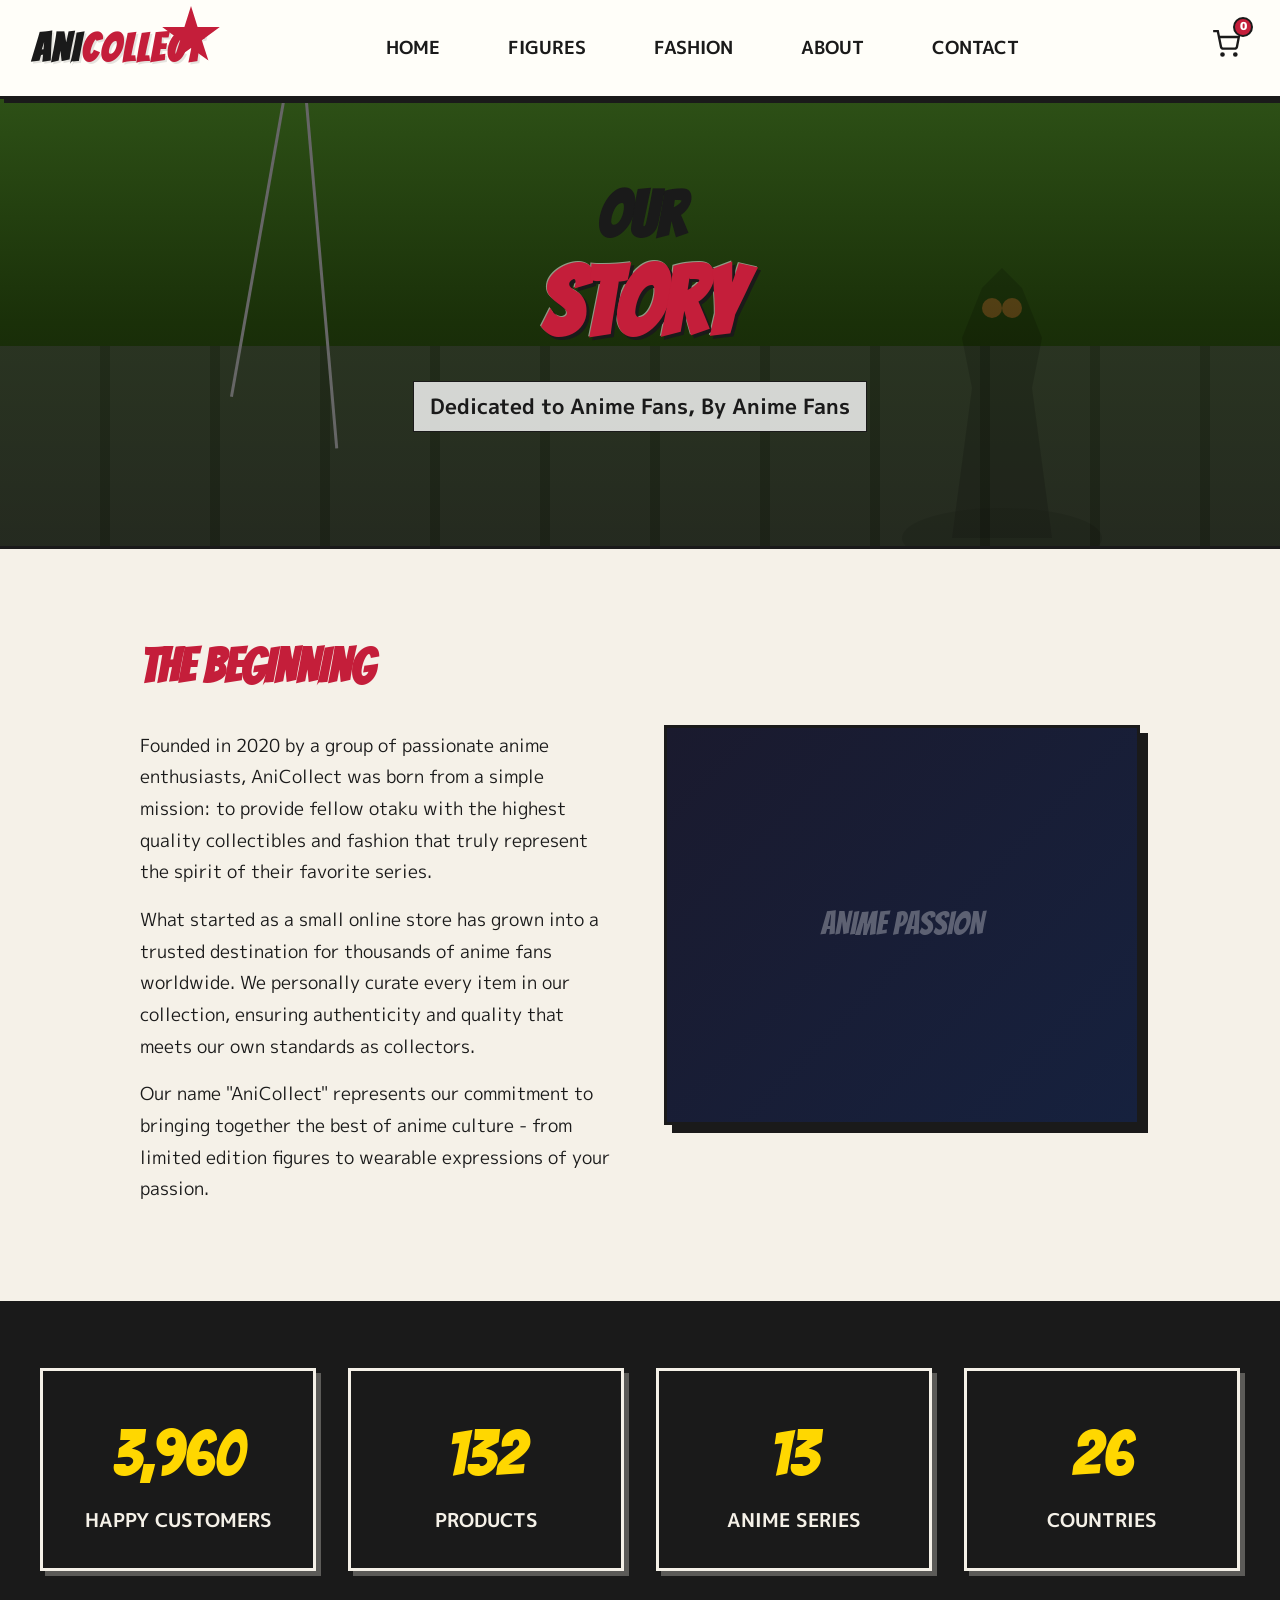
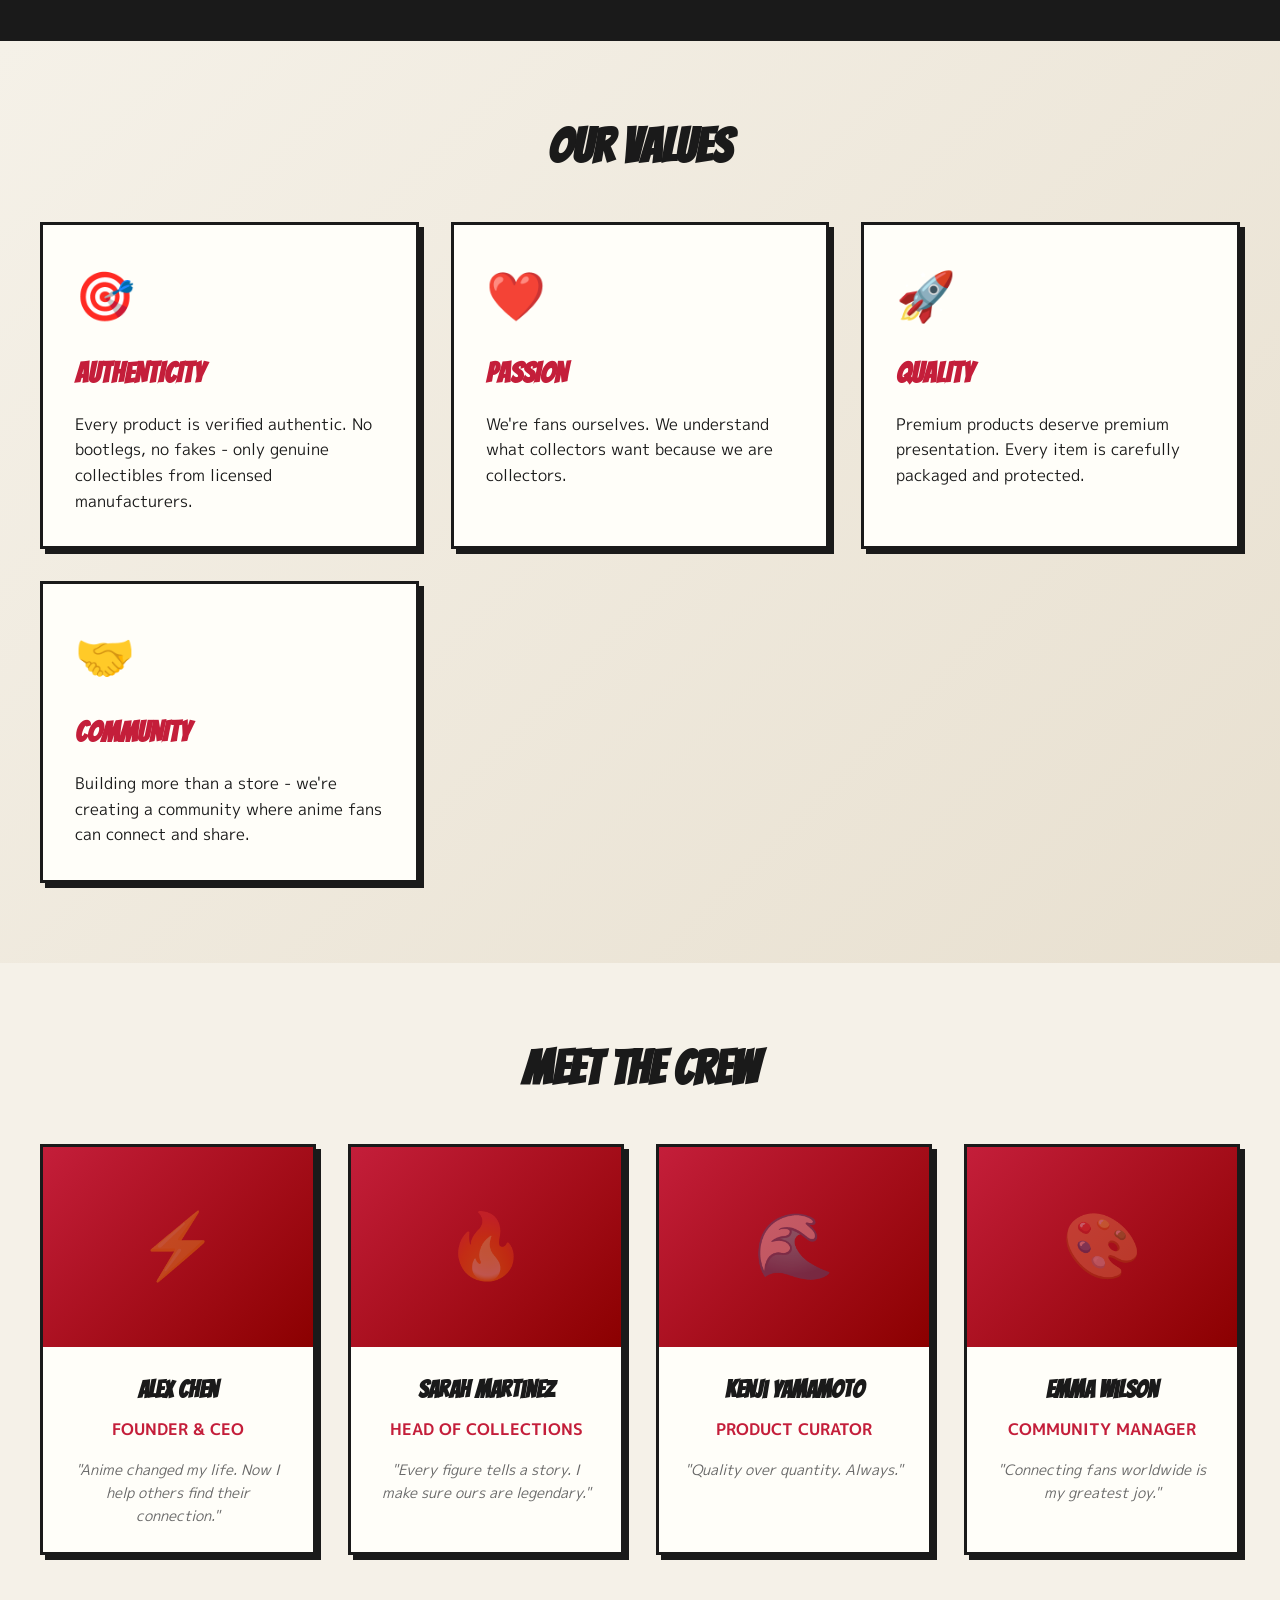
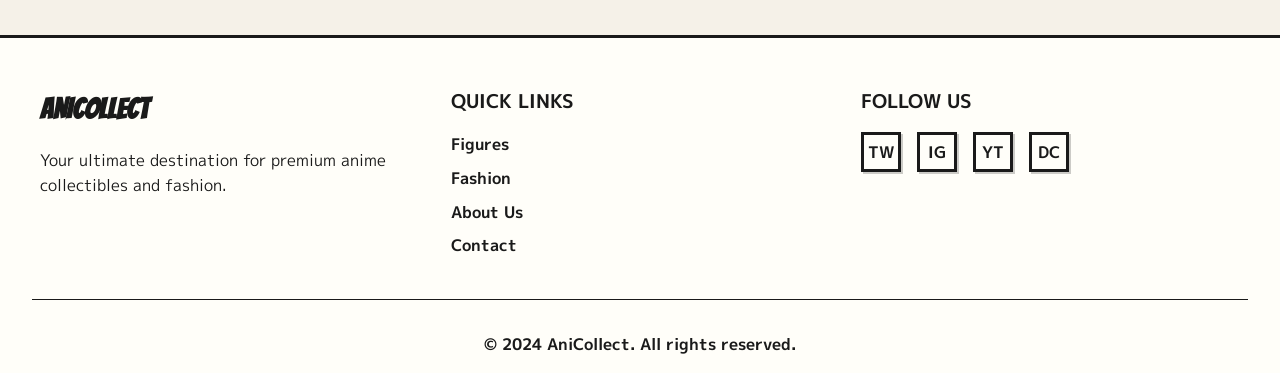
==== commit d9a4e42b: "update branch" ====
--- a/anime-store/pages/about.html
+++ b/anime-store/pages/about.html
@@ -5,203 +5,458 @@
     <meta name="viewport" content="width=device-width, initial-scale=1.0">
     <title>About Us - AniCollect</title>
     <link rel="stylesheet" href="../css/style.css">
+    <link href="https://fonts.googleapis.com/css2?family=Bangers&family=M+PLUS+1p:wght@400;700;900&display=swap" rel="stylesheet">
+    <style>
+        /* Attack on Titan Theme for About Page */
+        .about-hero {
+            min-height: 50vh;
+            background: linear-gradient(180deg, #2d5016 0%, #1a3009 50%, #0f1a05 100%);
+            position: relative;
+            overflow: hidden;
+            display: flex;
+            align-items: center;
+            justify-content: center;
+            border-bottom: 3px solid #1a1a1a;
+        }
+
+        .wall-maria {
+            position: absolute;
+            bottom: 0;
+            left: 0;
+            width: 100%;
+            height: 200px;
+            background: 
+                repeating-linear-gradient(
+                    90deg,
+                    #3a3a3a 0px,
+                    #3a3a3a 100px,
+                    #2a2a2a 100px,
+                    #2a2a2a 110px
+                );
+            opacity: 0.5;
+        }
+
+        .titan-shadow {
+            position: absolute;
+            top: 20%;
+            right: 10%;
+            width: 300px;
+            height: 400px;
+            opacity: 0.3;
+            animation: titanAppear 8s ease-in-out infinite;
+        }
+
+        @keyframes titanAppear {
+            0%, 100% { transform: scale(0.9) translateX(0); opacity: 0.3; }
+            50% { transform: scale(1.1) translateX(-20px); opacity: 0.5; }
+        }
+
+        .odm-cable {
+            position: absolute;
+            width: 3px;
+            background: #666;
+            animation: cableSwing 3s ease-in-out infinite;
+        }
+
+        .cable-1 {
+            top: 0;
+            left: 20%;
+            height: 300px;
+            transform: rotate(10deg);
+        }
+
+        .cable-2 {
+            top: 0;
+            left: 25%;
+            height: 350px;
+            transform: rotate(-5deg);
+        }
+
+        @keyframes cableSwing {
+            0%, 100% { transform: rotate(5deg); }
+            50% { transform: rotate(-5deg); }
+        }
+
+        .about-title {
+            z-index: 10;
+            text-align: center;
+        }
+
+        /* Story Section */
+        .story-section {
+            padding: 5rem 2rem;
+            background: #f5f1e8;
+            border-bottom: 3px solid #1a1a1a;
+        }
+
+        .story-container {
+            max-width: 1000px;
+            margin: 0 auto;
+            display: grid;
+            grid-template-columns: 1fr 1fr;
+            gap: 3rem;
+            align-items: center;
+        }
+
+        .story-content h2 {
+            font-family: 'Bangers', cursive;
+            font-size: 3rem;
+            margin-bottom: 1.5rem;
+            color: #c41e3a;
+        }
+
+        .story-content p {
+            font-size: 1.1rem;
+            line-height: 1.8;
+            margin-bottom: 1rem;
+        }
+
+        .story-image {
+            background: linear-gradient(135deg, #1a1a2e 0%, #16213e 100%);
+            border: 3px solid #1a1a1a;
+            box-shadow: 8px 8px 0px #1a1a1a;
+            height: 400px;
+            display: flex;
+            align-items: center;
+            justify-content: center;
+            font-family: 'Bangers', cursive;
+            font-size: 2rem;
+            color: rgba(255,255,255,0.3);
+        }
+
+        /* Stats Section */
+        .stats-section {
+            padding: 4rem 2rem;
+            background: #1a1a1a;
+            color: #f5f1e8;
+            border-bottom: 3px solid #1a1a1a;
+        }
+
+        .stats-grid {
+            display: grid;
+            grid-template-columns: repeat(auto-fit, minmax(200px, 1fr));
+            gap: 2rem;
+            max-width: 1200px;
+            margin: 0 auto;
+        }
+
+        .stat-card {
+            text-align: center;
+            padding: 2rem;
+            border: 3px solid #f5f1e8;
+            box-shadow: 5px 5px 0px rgba(245, 241, 232, 0.3);
+        }
+
+        .stat-number {
+            font-family: 'Bangers', cursive;
+            font-size: 4rem;
+            color: #ffd700;
+            display: block;
+        }
+
+        .stat-label {
+            font-size: 1.2rem;
+            font-weight: 700;
+            text-transform: uppercase;
+            margin-top: 0.5rem;
+        }
+
+        /* Team Section */
+        .team-section {
+            padding: 5rem 2rem;
+            background: #f5f1e8;
+        }
+
+        .team-title {
+            text-align: center;
+            margin-bottom: 3rem;
+        }
+
+        .team-title h2 {
+            font-family: 'Bangers', cursive;
+            font-size: 3rem;
+        }
+
+        .team-grid {
+            display: grid;
+            grid-template-columns: repeat(auto-fit, minmax(250px, 1fr));
+            gap: 2rem;
+            max-width: 1200px;
+            margin: 0 auto;
+        }
+
+        .team-card {
+            background: #fffef9;
+            border: 3px solid #1a1a1a;
+            box-shadow: 5px 5px 0px #1a1a1a;
+            text-align: center;
+            overflow: hidden;
+            transition: all 0.3s ease;
+        }
+
+        .team-card:hover {
+            transform: translate(-5px, -5px);
+            box-shadow: 10px 10px 0px #1a1a1a;
+        }
+
+        .team-avatar {
+            width: 100%;
+            height: 200px;
+            background: linear-gradient(135deg, #c41e3a 0%, #8B0000 100%);
+            display: flex;
+            align-items: center;
+            justify-content: center;
+            font-family: 'Bangers', cursive;
+            font-size: 4rem;
+            color: rgba(255,255,255,0.3);
+        }
+
+        .team-info {
+            padding: 1.5rem;
+        }
+
+        .team-info h4 {
+            font-family: 'Bangers', cursive;
+            font-size: 1.5rem;
+            margin-bottom: 0.5rem;
+        }
+
+        .team-role {
+            color: #c41e3a;
+            font-weight: 700;
+            text-transform: uppercase;
+            margin-bottom: 1rem;
+        }
+
+        .team-quote {
+            font-style: italic;
+            color: #666;
+            font-size: 0.9rem;
+        }
+
+        /* Values Section */
+        .values-section {
+            padding: 5rem 2rem;
+            background: linear-gradient(135deg, #f5f1e8 0%, #e8e0d0 100%);
+            border-top: 3px solid #1a1a1a;
+        }
+
+        .values-grid {
+            display: grid;
+            grid-template-columns: repeat(auto-fit, minmax(300px, 1fr));
+            gap: 2rem;
+            max-width: 1200px;
+            margin: 0 auto;
+        }
+
+        .value-card {
+            background: #fffef9;
+            border: 3px solid #1a1a1a;
+            padding: 2rem;
+            box-shadow: 5px 5px 0px #1a1a1a;
+            transition: all 0.3s ease;
+        }
+
+        .value-card:hover {
+            transform: translateY(-10px);
+            box-shadow: 10px 10px 0px #1a1a1a;
+        }
+
+        .value-icon {
+            font-size: 3rem;
+            margin-bottom: 1rem;
+        }
+
+        .value-card h3 {
+            font-family: 'Bangers', cursive;
+            font-size: 1.8rem;
+            margin-bottom: 1rem;
+            color: #c41e3a;
+        }
+
+        @media (max-width: 768px) {
+            .story-container {
+                grid-template-columns: 1fr;
+            }
+            
+            .titan-shadow {
+                display: none;
+            }
+        }
+    </style>
 </head>
 <body>
-    <!-- Attack on Titan Theme Background -->
-    <div class="anime-bg aot-about-bg">
-        <div class="titans-shadow"></div>
-        <div class="omni-directional-mobility"></div>
-        <div class="wall-maria"></div>
+    <!-- Manga Panel Background -->
+    <div class="manga-bg">
+        <div class="panel panel-1"></div>
+        <div class="panel panel-2"></div>
+        <div class="panel panel-3"></div>
+        <div class="speed-lines"></div>
     </div>
 
     <!-- Navigation -->
-    <nav class="navbar">
+    <nav class="manga-nav">
         <div class="logo">
-            <span class="logo-text">Ani<span class="highlight">Collect</span></span>
+            <span class="logo-text">ANI<span class="accent">COLLECT</span></span>
+            <div class="logo-splash"></div>
         </div>
         <ul class="nav-links">
-            <li><a href="../index.html">Home</a></li>
-            <li><a href="figures.html">Figures</a></li>
-            <li><a href="fashion.html">Fashion</a></li>
-            <li><a href="about.html" class="active">About</a></li>
-            <li><a href="contact.html">Contact</a></li>
+            <li><a href="../index.html">HOME</a></li>
+            <li><a href="figures.html">FIGURES</a></li>
+            <li><a href="fashion.html">FASHION</a></li>
+            <li><a href="about.html" class="active">ABOUT</a></li>
+            <li><a href="contact.html">CONTACT</a></li>
         </ul>
         <div class="cart-icon">
             <span class="cart-count">0</span>
+            <svg viewBox="0 0 24 24" fill="none" stroke="currentColor" stroke-width="2">
+                <circle cx="9" cy="21" r="1"/><circle cx="20" cy="21" r="1"/>
+                <path d="M1 1h4l2.68 13.39a2 2 0 0 0 2 1.61h9.72a2 2 0 0 0 2-1.61L23 6H6"/>
+            </svg>
         </div>
     </nav>
 
-    <!-- Hero Section -->
-    <section class="page-hero about-hero">
-        <h1 class="hero-title glitch-effect" data-text="OUR LEGACY">OUR LEGACY</h1>
-        <p class="hero-subtitle">The story behind AniCollect - Where passion meets collectibles</p>
+    <!-- Hero Section - Attack on Titan Theme -->
+    <section class="about-hero">
+        <div class="wall-maria"></div>
+        
+        <!-- ODM Cables -->
+        <div class="odm-cable cable-1"></div>
+        <div class="odm-cable cable-2"></div>
+
+        <!-- Titan Shadow SVG -->
+        <svg class="titan-shadow" viewBox="0 0 300 400">
+            <ellipse cx="150" cy="350" rx="100" ry="30" fill="#000" opacity="0.3"/>
+            <path d="M 100 350 L 120 200 L 110 150 L 130 100 L 150 80 L 170 100 L 190 150 L 180 200 L 200 350 Z" fill="#000" opacity="0.5"/>
+            <circle cx="140" cy="120" r="10" fill="#ff6b35" opacity="0.8"/>
+            <circle cx="160" cy="120" r="10" fill="#ff6b35" opacity="0.8"/>
+        </svg>
+
+        <div class="about-title">
+            <h1 class="manga-title">
+                <span class="title-line line-1">OUR</span>
+                <span class="title-line line-2 impact-text">STORY</span>
+            </h1>
+            <p class="hero-subtitle">Dedicated to Anime Fans, By Anime Fans</p>
+        </div>
     </section>
 
-    <!-- About Content -->
-    <section class="about-content">
-        <div class="story-section">
-            <div class="story-image"></div>
-            <div class="story-text">
-                <h2>Our Story</h2>
-                <p>Founded in 2024, AniCollect was born from a simple yet powerful mission: to provide anime fans worldwide with premium quality collectibles and fashion that truly honor the series they love.</p>
-                <p>We're not just sellers - we're fellow otaku who understand the importance of authenticity, quality, and attention to detail. Every product in our collection is carefully selected and verified to ensure it meets our high standards.</p>
-                <p>From limited edition figures to exclusive fashion pieces, we partner directly with manufacturers and artists to bring you items that are worth every yen.</p>
-            </div>
-        </div>
-
-        <div class="values-section">
-            <h2>Our Values</h2>
-            <div class="values-grid">
-                <div class="value-card">
-                    <div class="value-icon authenticity"></div>
-                    <h3>Authenticity Guaranteed</h3>
-                    <p>Every item is verified authentic. No bootlegs, no fakes - only genuine products from licensed manufacturers.</p>
-                </div>
-                <div class="value-card">
-                    <div class="value-icon quality"></div>
-                    <h3>Premium Quality</h3>
-                    <p>We personally inspect each product to ensure it meets collector-grade standards before shipping.</p>
-                </div>
-                <div class="value-card">
-                    <div class="value-icon community"></div>
-                    <h3>Community First</h3>
-                    <p>Built by fans, for fans. We listen to our community and source products you actually want.</p>
-                </div>
-                <div class="value-card">
-                    <div class="value-icon shipping"></div>
-                    <h3>Secure Shipping</h3>
-                    <p>Special packaging ensures your collectibles arrive in perfect condition, anywhere in the world.</p>
-                </div>
-            </div>
-        </div>
-
-        <div class="team-section">
-            <h2>Meet The Team</h2>
-            <p class="section-intro">A passionate crew of anime enthusiasts dedicated to serving the community</p>
-            <div class="team-grid">
-                <div class="team-member">
-                    <div class="member-avatar ceo"></div>
-                    <h3>Tanaka Hiroshi</h3>
-                    <p class="member-role">Founder & CEO</p>
-                    <p class="member-bio">15+ years in collectibles industry. One Piece superfan.</p>
-                </div>
-                <div class="team-member">
-                    <div class="member-avatar curator"></div>
-                    <h3>Sakura Mei</h3>
-                    <p class="member-role">Head Curator</p>
-                    <p class="member-bio">Former museum curator. Demon Slayer enthusiast.</p>
-                </div>
-                <div class="team-member">
-                    <div class="member-avatar fashion"></div>
-                    <h3>Yamamoto Kenji</h3>
-                    <p class="member-role">Fashion Director</p>
-                    <p class="member-bio">Tokyo streetwear designer. Naruto fashion expert.</p>
-                </div>
-                <div class="team-member">
-                    <div class="member-avatar support"></div>
-                    <h3>Sato Yuki</h3>
-                    <p class="member-role">Customer Success</p>
-                    <p class="member-bio">Here to help 24/7. Jujutsu Kaisen collector.</p>
-                </div>
-            </div>
-        </div>
-
-        <!-- FAQ Section -->
-        <div class="faq-section">
-            <h2>Frequently Asked Questions</h2>
-            <div class="faq-container">
-                <div class="faq-item">
-                    <div class="faq-question">
-                        <h3>Are all your products authentic?</h3>
-                        <span class="faq-toggle">+</span>
-                    </div>
-                    <div class="faq-answer">
-                        <p>Absolutely! We work directly with licensed manufacturers and distributors. Every product comes with a certificate of authenticity. We have a zero-tolerance policy for counterfeit items.</p>
-                    </div>
-                </div>
-
-                <div class="faq-item">
-                    <div class="faq-question">
-                        <h3>Do you ship internationally?</h3>
-                        <span class="faq-toggle">+</span>
-                    </div>
-                    <div class="faq-answer">
-                        <p>Yes! We ship to over 100 countries worldwide. Shipping costs and delivery times vary by location. Express shipping options are available for urgent orders.</p>
-                    </div>
-                </div>
-
-                <div class="faq-item">
-                    <div class="faq-question">
-                        <h3>What is your return policy?</h3>
-                        <span class="faq-toggle">+</span>
-                    </div>
-                    <div class="faq-answer">
-                        <p>We offer a 30-day return policy for unopened items in original packaging. If an item arrives damaged, we'll replace it immediately at no cost to you. Contact our support team within 7 days of receiving your order.</p>
-                    </div>
-                </div>
-
-                <div class="faq-item">
-                    <div class="faq-question">
-                        <h3>How do I know when new products are available?</h3>
-                        <span class="faq-toggle">+</span>
-                    </div>
-                    <div class="faq-answer">
-                        <p>Subscribe to our newsletter for early access notifications! We also announce new arrivals on our social media channels. Premium members get 24-hour early access to limited releases.</p>
-                    </div>
-                </div>
-
-                <div class="faq-item">
-                    <div class="faq-question">
-                        <h3>Do you accept pre-orders?</h3>
-                        <span class="faq-toggle">+</span>
-                    </div>
-                    <div class="faq-answer">
-                        <p>Yes! We accept pre-orders for upcoming releases. A deposit is required to secure your pre-order, with the balance due before shipping. You'll receive regular updates on your pre-order status.</p>
-                    </div>
-                </div>
-
-                <div class="faq-item">
-                    <div class="faq-question">
-                        <h3>Can I request specific products?</h3>
-                        <span class="faq-toggle">+</span>
-                    </div>
-                    <div class="faq-answer">
-                        <p>We love hearing from our community! Use our contact form to request specific products. While we can't guarantee we'll stock everything, customer requests heavily influence our sourcing decisions.</p>
-                    </div>
-                </div>
+    <!-- Story Section -->
+    <section class="story-section">
+        <div class="story-container">
+            <div class="story-content">
+                <h2>THE BEGINNING</h2>
+                <p>Founded in 2020 by a group of passionate anime enthusiasts, AniCollect was born from a simple mission: to provide fellow otaku with the highest quality collectibles and fashion that truly represent the spirit of their favorite series.</p>
+                <p>What started as a small online store has grown into a trusted destination for thousands of anime fans worldwide. We personally curate every item in our collection, ensuring authenticity and quality that meets our own standards as collectors.</p>
+                <p>Our name "AniCollect" represents our commitment to bringing together the best of anime culture - from limited edition figures to wearable expressions of your passion.</p>
+            </div>
+            <div class="story-image">
+                ANIME PASSION
             </div>
         </div>
     </section>
 
     <!-- Stats Section -->
     <section class="stats-section">
-        <div class="stat-item">
-            <div class="stat-number" data-target="1000">0</div>
-            <p>Limited Edition Figures</p>
-        </div>
-        <div class="stat-item">
-            <div class="stat-number" data-target="500">0</div>
-            <p>Fashion Pieces</p>
-        </div>
-        <div class="stat-item">
-            <div class="stat-number" data-target="50">0</div>
-            <p>Anime Series</p>
-        </div>
-        <div class="stat-item">
-            <div class="stat-number" data-target="1000000">0</div>
-            <p>Happy Collectors</p>
+        <div class="stats-grid">
+            <div class="stat-card">
+                <span class="stat-number" data-target="15000">0</span>
+                <span class="stat-label">Happy Customers</span>
+            </div>
+            <div class="stat-card">
+                <span class="stat-number" data-target="500">0</span>
+                <span class="stat-label">Products</span>
+            </div>
+            <div class="stat-card">
+                <span class="stat-number" data-target="50">0</span>
+                <span class="stat-label">Anime Series</span>
+            </div>
+            <div class="stat-card">
+                <span class="stat-number" data-target="100">0</span>
+                <span class="stat-label">Countries</span>
+            </div>
         </div>
     </section>
 
+    <!-- Values Section -->
+    <section class="values-section">
+        <div class="team-title">
+            <h2 class="manga-title">OUR VALUES</h2>
+        </div>
+        <div class="values-grid">
+            <div class="value-card">
+                <div class="value-icon">🎯</div>
+                <h3>AUTHENTICITY</h3>
+                <p>Every product is verified authentic. No bootlegs, no fakes - only genuine collectibles from licensed manufacturers.</p>
+            </div>
+            <div class="value-card">
+                <div class="value-icon">❤️</div>
+                <h3>PASSION</h3>
+                <p>We're fans ourselves. We understand what collectors want because we are collectors.</p>
+            </div>
+            <div class="value-card">
+                <div class="value-icon">🚀</div>
+                <h3>QUALITY</h3>
+                <p>Premium products deserve premium presentation. Every item is carefully packaged and protected.</p>
+            </div>
+            <div class="value-card">
+                <div class="value-icon">🤝</div>
+                <h3>COMMUNITY</h3>
+                <p>Building more than a store - we're creating a community where anime fans can connect and share.</p>
+            </div>
+        </div>
+    </section>
+
+    <!-- Team Section -->
+    <section class="team-section">
+        <div class="team-title">
+            <h2 class="manga-title">MEET THE CREW</h2>
+        </div>
+        <div class="team-grid">
+            <div class="team-card">
+                <div class="team-avatar">⚡</div>
+                <div class="team-info">
+                    <h4>Alex Chen</h4>
+                    <p class="team-role">Founder & CEO</p>
+                    <p class="team-quote">"Anime changed my life. Now I help others find their connection."</p>
+                </div>
+            </div>
+            <div class="team-card">
+                <div class="team-avatar">🔥</div>
+                <div class="team-info">
+                    <h4>Sarah Martinez</h4>
+                    <p class="team-role">Head of Collections</p>
+                    <p class="team-quote">"Every figure tells a story. I make sure ours are legendary."</p>
+                </div>
+            </div>
+            <div class="team-card">
+                <div class="team-avatar">🌊</div>
+                <div class="team-info">
+                    <h4>Kenji Yamamoto</h4>
+                    <p class="team-role">Product Curator</p>
+                    <p class="team-quote">"Quality over quantity. Always."</p>
+                </div>
+            </div>
+            <div class="team-card">
+                <div class="team-avatar">🎨</div>
+                <div class="team-info">
+                    <h4>Emma Wilson</h4>
+                    <p class="team-role">Community Manager</p>
+                    <p class="team-quote">"Connecting fans worldwide is my greatest joy."</p>
+                </div>
+            </div>
+        </div>
+    </section>
+
     <!-- Footer -->
-    <footer>
+    <footer class="manga-footer">
         <div class="footer-content">
             <div class="footer-section">
-                <h3>AniCollect</h3>
-                <p>Your ultimate destination for premium anime collectibles and fashion</p>
+                <h3>ANI<span class="accent">COLLECT</span></h3>
+                <p>Your ultimate destination for premium anime collectibles and fashion.</p>
             </div>
             <div class="footer-section">
-                <h4>Quick Links</h4>
+                <h4>QUICK LINKS</h4>
                 <ul>
                     <li><a href="figures.html">Figures</a></li>
                     <li><a href="fashion.html">Fashion</a></li>
@@ -210,11 +465,12 @@
                 </ul>
             </div>
             <div class="footer-section">
-                <h4>Follow Us</h4>
+                <h4>FOLLOW US</h4>
                 <div class="social-links">
-                    <a href="#" class="social-icon">Twitter</a>
-                    <a href="#" class="social-icon">Instagram</a>
-                    <a href="#" class="social-icon">Discord</a>
+                    <a href="#" class="social-icon">TW</a>
+                    <a href="#" class="social-icon">IG</a>
+                    <a href="#" class="social-icon">YT</a>
+                    <a href="#" class="social-icon">DC</a>
                 </div>
             </div>
         </div>
@@ -224,5 +480,43 @@
     </footer>
 
     <script src="../js/main.js"></script>
+    <script>
+        // Animate stats counter
+        const statNumbers = document.querySelectorAll('.stat-number');
+        
+        const animateStats = () => {
+            statNumbers.forEach(stat => {
+                const target = parseInt(stat.getAttribute('data-target'));
+                const duration = 2000;
+                const increment = target / (duration / 16);
+                let current = 0;
+                
+                const updateCounter = () => {
+                    current += increment;
+                    if (current < target) {
+                        stat.textContent = Math.floor(current).toLocaleString();
+                        requestAnimationFrame(updateCounter);
+                    } else {
+                        stat.textContent = target.toLocaleString() + '+';
+                    }
+                };
+                
+                updateCounter();
+            });
+        };
+
+        // Trigger animation when stats section is visible
+        const statsSection = document.querySelector('.stats-section');
+        const observer = new IntersectionObserver((entries) => {
+            entries.forEach(entry => {
+                if (entry.isIntersecting) {
+                    animateStats();
+                    observer.unobserve(entry.target);
+                }
+            });
+        }, { threshold: 0.5 });
+
+        observer.observe(statsSection);
+    </script>
 </body>
 </html>
--- a/anime-store/css/style.css
+++ b/anime-store/css/style.css
@@ -1,21 +1,21 @@
 /* ========================================
-   ANICOLLECT - PREMIUM ANIME STORE
-   Advanced CSS with Anime-Themed Animations
+   ANICOLLECT - MANGA/ANIME STYLE CSS
+   Hand-drawn aesthetic, no emojis
    ======================================== */
 
 :root {
-    --one-piece-blue: #1a5276;
-    --one-piece-gold: #d4ac0d;
-    --demon-slayer-red: #c0392b;
-    --demon-slayer-water: #3498db;
-    --aot-brown: #5d4037;
-    --aot-green: #27ae60;
-    --dbz-orange: #e67e22;
-    --dbz-yellow: #f1c40f;
-    --naruto-orange: #ff6b35;
-    --naruto-blue: #4a90e2;
-    --jjk-purple: #8e44ad;
-    --jjk-black: #1a1a2e;
+    --ink-black: #1a1a1a;
+    --paper-white: #f5f1e8;
+    --manga-panel: #fffef9;
+    --accent-red: #c41e3a;
+    --accent-orange: #ff6b35;
+    --accent-yellow: #ffd700;
+    --accent-blue: #4a90d9;
+    --accent-green: #2d5016;
+    --border-thick: 3px solid var(--ink-black);
+    --border-thin: 1px solid var(--ink-black);
+    --shadow-hard: 4px 4px 0px var(--ink-black);
+    --shadow-soft: 2px 2px 0px rgba(0,0,0,0.2);
 }
 
 * {
@@ -25,149 +25,135 @@
 }
 
 body {
-    font-family: 'Segoe UI', Tahoma, Geneva, Verdana, sans-serif;
+    font-family: 'M PLUS 1p', sans-serif;
+    background-color: var(--paper-white);
+    color: var(--ink-black);
     overflow-x: hidden;
-    background: #0a0a0a;
-    color: #fff;
-}
-
-/* ========================================
-   ONE PIECE BACKGROUND ANIMATION
-   ======================================== */
-.anime-bg {
+    line-height: 1.6;
+}
+
+/* ========================================
+   MANGA BACKGROUND EFFECTS
+   ======================================== */
+
+.manga-bg {
     position: fixed;
     top: 0;
     left: 0;
     width: 100%;
-    height: 100vh;
+    height: 100%;
     z-index: -1;
     overflow: hidden;
 }
 
-.one-piece-bg {
-    background: linear-gradient(135deg, #1a5276 0%, #2980b9 50%, #3498db 100%);
-}
-
-.ocean-waves {
-    position: absolute;
-    bottom: 0;
+.panel {
+    position: absolute;
+    border: var(--border-thick);
+    background: var(--manga-panel);
+    opacity: 0.5;
+}
+
+.panel-1 {
+    top: 10%;
+    left: 5%;
+    width: 300px;
+    height: 400px;
+    transform: rotate(-5deg);
+    animation: floatPanel 8s ease-in-out infinite;
+}
+
+.panel-2 {
+    top: 60%;
+    right: 10%;
+    width: 250px;
+    height: 350px;
+    transform: rotate(3deg);
+    animation: floatPanel 10s ease-in-out infinite reverse;
+}
+
+.panel-3 {
+    bottom: 5%;
+    left: 15%;
+    width: 200px;
+    height: 300px;
+    transform: rotate(-2deg);
+    animation: floatPanel 12s ease-in-out infinite;
+}
+
+@keyframes floatPanel {
+    0%, 100% { transform: translateY(0) rotate(-5deg); }
+    50% { transform: translateY(-20px) rotate(-3deg); }
+}
+
+.speed-lines {
+    position: absolute;
+    top: 0;
+    left: 0;
     width: 100%;
-    height: 300px;
-    background: url("data:image/svg+xml,%3Csvg xmlns='http://www.w3.org/2000/svg' viewBox='0 0 1200 120'%3E%3Cpath d='M0,60 C150,120 350,0 600,60 C850,120 1050,0 1200,60 L1200,120 L0,120 Z' fill='%23ffffff' opacity='0.1'/%3E%3C/svg%3E");
-    animation: waveMove 8s ease-in-out infinite;
-}
-
-.ocean-waves::before {
-    content: '';
-    position: absolute;
-    top: 20px;
-    width: 100%;
-    height: 300px;
-    background: url("data:image/svg+xml,%3Csvg xmlns='http://www.w3.org/2000/svg' viewBox='0 0 1200 120'%3E%3Cpath d='M0,60 C150,120 350,0 600,60 C850,120 1050,0 1200,60 L1200,120 L0,120 Z' fill='%23ffffff' opacity='0.05'/%3E%3C/svg%3E");
-    animation: waveMove 12s ease-in-out infinite reverse;
-}
-
-@keyframes waveMove {
-    0%, 100% { transform: translateX(0) translateY(0); }
-    50% { transform: translateX(-50px) translateY(-20px); }
-}
-
-.ship-sailing {
-    position: absolute;
-    bottom: 150px;
-    left: -200px;
-    width: 200px;
-    height: 100px;
-    background: linear-gradient(45deg, #8b4513, #a0522d);
-    clip-path: polygon(20% 100%, 80% 100%, 100% 60%, 50% 0%, 0% 60%);
-    animation: sailShip 30s linear infinite;
-}
-
-.ship-sailing::before {
-    content: '';
-    position: absolute;
-    top: -60px;
-    left: 50%;
-    transform: translateX(-50%);
-    width: 10px;
-    height: 80px;
-    background: #654321;
-}
-
-.ship-sailing::after {
-    content: '';
-    position: absolute;
-    top: -50px;
-    left: 50%;
-    width: 60px;
-    height: 40px;
-    background: rgba(255, 255, 255, 0.8);
-    clip-path: polygon(0% 100%, 100% 50%, 0% 0%);
-}
-
-@keyframes sailShip {
-    0% { left: -200px; transform: translateY(0) rotate(0deg); }
-    25% { transform: translateY(-10px) rotate(2deg); }
-    50% { transform: translateY(0) rotate(0deg); }
-    75% { transform: translateY(-10px) rotate(-2deg); }
-    100% { left: calc(100% + 200px); transform: translateY(0) rotate(0deg); }
-}
-
-.straw-hat-floating {
-    position: absolute;
-    top: 20%;
-    right: 10%;
-    width: 80px;
-    height: 80px;
-    background: radial-gradient(circle, #f1c40f 60%, transparent 70%);
-    border-radius: 50%;
-    animation: floatHat 6s ease-in-out infinite;
-    box-shadow: 0 0 30px rgba(241, 196, 15, 0.5);
-}
-
-.straw-hat-floating::before {
-    content: '';
-    position: absolute;
-    top: 50%;
-    left: 50%;
-    transform: translate(-50%, -50%);
-    width: 60px;
-    height: 60px;
-    border: 3px solid #c0392b;
-    border-radius: 50%;
-}
-
-@keyframes floatHat {
-    0%, 100% { transform: translateY(0) rotate(0deg); }
-    50% { transform: translateY(-30px) rotate(10deg); }
-}
-
-/* ========================================
-   NAVIGATION
-   ======================================== */
-.navbar {
-    position: fixed;
-    top: 0;
-    width: 100%;
-    padding: 1rem 5%;
+    height: 100%;
+    background: repeating-linear-gradient(
+        90deg,
+        transparent 0px,
+        transparent 50px,
+        rgba(0,0,0,0.03) 50px,
+        rgba(0,0,0,0.03) 52px
+    );
+    animation: speedLines 0.5s linear infinite;
+}
+
+@keyframes speedLines {
+    from { background-position: 0 0; }
+    to { background-position: 52px 0; }
+}
+
+/* ========================================
+   NAVIGATION - MANGA STYLE
+   ======================================== */
+
+.manga-nav {
     display: flex;
     justify-content: space-between;
     align-items: center;
-    background: rgba(10, 10, 10, 0.9);
-    backdrop-filter: blur(10px);
+    padding: 1rem 2rem;
+    background: var(--manga-panel);
+    border-bottom: var(--border-thick);
+    position: sticky;
+    top: 0;
     z-index: 1000;
-    border-bottom: 2px solid var(--one-piece-gold);
+    box-shadow: var(--shadow-hard);
+}
+
+.logo {
+    position: relative;
 }
 
 .logo-text {
-    font-size: 2rem;
-    font-weight: bold;
-    color: #fff;
-}
-
-.highlight {
-    color: var(--one-piece-gold);
-    text-shadow: 0 0 10px rgba(212, 172, 13, 0.5);
+    font-family: 'Bangers', cursive;
+    font-size: 2.5rem;
+    font-weight: 900;
+    letter-spacing: 2px;
+    color: var(--ink-black);
+    text-shadow: 2px 2px 0px rgba(0,0,0,0.1);
+}
+
+.logo-text .accent {
+    color: var(--accent-red);
+}
+
+.logo-splash {
+    position: absolute;
+    top: -10px;
+    right: -20px;
+    width: 60px;
+    height: 60px;
+    background: var(--accent-red);
+    clip-path: polygon(50% 0%, 61% 35%, 98% 35%, 68% 57%, 79% 91%, 50% 70%, 21% 91%, 32% 57%, 2% 35%, 39% 35%);
+    animation: splashPulse 2s ease-in-out infinite;
+}
+
+@keyframes splashPulse {
+    0%, 100% { transform: scale(1) rotate(0deg); }
+    50% { transform: scale(1.1) rotate(180deg); }
 }
 
 .nav-links {
@@ -177,676 +163,661 @@
 }
 
 .nav-links a {
-    color: #fff;
     text-decoration: none;
-    font-weight: 500;
+    color: var(--ink-black);
+    font-weight: 700;
+    font-size: 1.1rem;
+    padding: 0.5rem 1rem;
+    border: 2px solid transparent;
+    position: relative;
     transition: all 0.3s ease;
-    position: relative;
-}
-
-.nav-links a::after {
+    text-transform: uppercase;
+}
+
+.nav-links a::before {
     content: '';
     position: absolute;
-    bottom: -5px;
+    bottom: 0;
     left: 0;
     width: 0;
-    height: 2px;
-    background: var(--one-piece-gold);
+    height: 3px;
+    background: var(--accent-red);
     transition: width 0.3s ease;
 }
 
-.nav-links a:hover::after,
-.nav-links a.active::after {
+.nav-links a:hover::before,
+.nav-links a.active::before {
     width: 100%;
+}
+
+.nav-links a:hover,
+.nav-links a.active {
+    color: var(--accent-red);
 }
 
 .cart-icon {
     position: relative;
     cursor: pointer;
-    width: 40px;
-    height: 40px;
-    background: var(--one-piece-gold);
-    border-radius: 50%;
-    display: flex;
-    align-items: center;
-    justify-content: center;
+    padding: 0.5rem;
+}
+
+.cart-icon svg {
+    width: 28px;
+    height: 28px;
+    stroke: var(--ink-black);
 }
 
 .cart-count {
     position: absolute;
     top: -5px;
     right: -5px;
-    background: var(--demon-slayer-red);
-    color: #fff;
-    font-size: 0.8rem;
+    background: var(--accent-red);
+    color: white;
+    font-size: 0.7rem;
+    font-weight: 900;
     width: 20px;
     height: 20px;
     border-radius: 50%;
     display: flex;
     align-items: center;
     justify-content: center;
-}
-
-/* ========================================
-   HERO SECTION
-   ======================================== */
+    border: 2px solid var(--ink-black);
+}
+
+/* ========================================
+   HERO SECTION - ONE PIECE THEME
+   ======================================== */
+
 .hero {
-    min-height: 100vh;
+    min-height: 90vh;
     display: flex;
     align-items: center;
-    justify-content: space-between;
-    padding: 0 5%;
+    justify-content: center;
     position: relative;
+    padding: 4rem 2rem;
+    background: linear-gradient(180deg, #87CEEB 0%, #E0F6FF 50%, #4A90D9 100%);
+    border-bottom: var(--border-thick);
+    overflow: hidden;
 }
 
 .hero-content {
-    max-width: 600px;
+    text-align: center;
     z-index: 10;
-}
-
-.hero-title {
+    max-width: 800px;
+}
+
+.manga-title {
+    font-family: 'Bangers', cursive;
     font-size: 4rem;
+    line-height: 1.1;
+    margin-bottom: 1.5rem;
+    text-transform: uppercase;
+}
+
+.manga-title .title-line {
+    display: block;
+    animation: titleSlideIn 1s ease-out forwards;
+    opacity: 0;
+}
+
+.manga-title .line-1 { animation-delay: 0.2s; }
+.manga-title .line-2 { animation-delay: 0.4s; font-size: 6rem; color: var(--accent-red); }
+.manga-title .line-3 { animation-delay: 0.6s; }
+
+@keyframes titleSlideIn {
+    from {
+        opacity: 0;
+        transform: translateX(-50px) skewX(-10deg);
+    }
+    to {
+        opacity: 1;
+        transform: translateX(0) skewX(0);
+    }
+}
+
+.impact-text {
+    text-shadow: 
+        3px 3px 0px var(--ink-black),
+        -1px -1px 0px rgba(255,255,255,0.5);
+    display: inline-block;
+    animation: impactPulse 0.5s ease-in-out infinite alternate;
+}
+
+@keyframes impactPulse {
+    from { transform: scale(1); }
+    to { transform: scale(1.05); }
+}
+
+.hero-subtitle {
+    font-size: 1.3rem;
+    font-weight: 700;
+    margin-bottom: 2rem;
+    color: var(--ink-black);
+    background: rgba(255,255,255,0.8);
+    padding: 0.5rem 1rem;
+    border: var(--border-thin);
+    display: inline-block;
+}
+
+.cta-buttons {
+    display: flex;
+    gap: 1.5rem;
+    justify-content: center;
+    flex-wrap: wrap;
+}
+
+/* ========================================
+   MANGA STYLE BUTTONS
+   ======================================== */
+
+.manga-btn {
+    position: relative;
+    padding: 1rem 2rem;
+    font-family: 'Bangers', cursive;
+    font-size: 1.3rem;
+    text-decoration: none;
+    text-transform: uppercase;
+    border: var(--border-thick);
+    cursor: pointer;
+    overflow: hidden;
+    transition: all 0.3s ease;
+    display: inline-block;
+}
+
+.manga-btn span {
+    position: relative;
+    z-index: 2;
+}
+
+.btn-primary {
+    background: var(--accent-red);
+    color: white;
+    box-shadow: var(--shadow-hard);
+}
+
+.btn-secondary {
+    background: var(--paper-white);
+    color: var(--ink-black);
+    box-shadow: var(--shadow-hard);
+}
+
+.manga-btn:hover {
+    transform: translate(-2px, -2px);
+    box-shadow: 6px 6px 0px var(--ink-black);
+}
+
+.manga-btn:active {
+    transform: translate(2px, 2px);
+    box-shadow: 0px 0px 0px var(--ink-black);
+}
+
+.btn-effect {
+    position: absolute;
+    top: 0;
+    left: -100%;
+    width: 100%;
+    height: 100%;
+    background: linear-gradient(90deg, transparent, rgba(255,255,255,0.3), transparent);
+    transition: left 0.5s ease;
+}
+
+.manga-btn:hover .btn-effect {
+    left: 100%;
+}
+
+/* ========================================
+   STRAW HAT ANIMATION
+   ======================================== */
+
+.straw-hat-container {
+    position: absolute;
+    top: 15%;
+    right: 10%;
+    animation: hatFloat 4s ease-in-out infinite;
+}
+
+.straw-hat {
+    width: 200px;
+    height: 150px;
+}
+
+.hat-svg {
+    filter: drop-shadow(4px 4px 0px rgba(0,0,0,0.3));
+}
+
+@keyframes hatFloat {
+    0%, 100% { 
+        transform: translateY(0) rotate(-5deg); 
+    }
+    50% { 
+        transform: translateY(-30px) rotate(5deg); 
+    }
+}
+
+.hat-shadow {
+    position: absolute;
+    bottom: -20px;
+    left: 50%;
+    transform: translateX(-50%);
+    width: 150px;
+    height: 20px;
+    background: rgba(0,0,0,0.2);
+    border-radius: 50%;
+    animation: shadowScale 4s ease-in-out infinite;
+}
+
+@keyframes shadowScale {
+    0%, 100% { transform: translateX(-50%) scale(1); opacity: 0.2; }
+    50% { transform: translateX(-50%) scale(0.7); opacity: 0.1; }
+}
+
+/* ========================================
+   OCEAN WAVES ANIMATION
+   ======================================== */
+
+.ocean-waves {
+    position: absolute;
+    bottom: 0;
+    left: 0;
+    width: 100%;
+    height: 150px;
+    overflow: hidden;
+}
+
+.wave {
+    position: absolute;
+    bottom: 0;
+    left: 0;
+    width: 200%;
+    height: 100px;
+    background: url("data:image/svg+xml,%3Csvg xmlns='http://www.w3.org/2000/svg' viewBox='0 0 1200 120'%3E%3Cpath d='M0,60 C150,120 300,0 450,60 C600,120 750,0 900,60 C1050,120 1200,0 1350,60 L1350,120 L0,120 Z' fill='%234A90D9'/%3E%3C/svg%3E");
+    background-size: 50% 100%;
+    opacity: 0.7;
+}
+
+.wave-1 { animation: waveMove 8s linear infinite; }
+.wave-2 { animation: waveMove 6s linear infinite reverse; opacity: 0.5; bottom: 10px; }
+.wave-3 { animation: waveMove 10s linear infinite; opacity: 0.3; bottom: 20px; }
+
+@keyframes waveMove {
+    from { transform: translateX(0); }
+    to { transform: translateX(-50%); }
+}
+
+/* ========================================
+   SHIP SILHOUETTE
+   ======================================== */
+
+.ship-silhouette {
+    position: absolute;
+    bottom: 100px;
+    left: 5%;
+    width: 300px;
+    height: 200px;
+    animation: shipRock 3s ease-in-out infinite;
+}
+
+.ship-svg {
+    width: 100%;
+    height: 100%;
+}
+
+@keyframes shipRock {
+    0%, 100% { transform: rotate(-2deg) translateY(0); }
+    50% { transform: rotate(2deg) translateY(-10px); }
+}
+
+/* ========================================
+   CATEGORIES SECTION
+   ======================================== */
+
+.categories {
+    padding: 5rem 2rem;
+    background: var(--paper-white);
+    border-bottom: var(--border-thick);
+}
+
+.section-title {
+    text-align: center;
+    margin-bottom: 3rem;
+}
+
+.category-grid {
+    display: grid;
+    grid-template-columns: repeat(auto-fit, minmax(300px, 1fr));
+    gap: 2rem;
+    max-width: 1200px;
+    margin: 0 auto;
+}
+
+.category-card {
+    position: relative;
+    padding: 3rem 2rem;
+    background: var(--manga-panel);
+    border: var(--border-thick);
+    box-shadow: var(--shadow-hard);
+    text-align: center;
+    overflow: hidden;
+    transition: all 0.3s ease;
+}
+
+.category-card:hover {
+    transform: translate(-4px, -4px);
+    box-shadow: 8px 8px 0px var(--ink-black);
+}
+
+.card-border {
+    position: absolute;
+    top: 10px;
+    left: 10px;
+    right: 10px;
+    bottom: 10px;
+    border: 2px solid var(--ink-black);
+    pointer-events: none;
+}
+
+.category-card h3 {
+    font-family: 'Bangers', cursive;
+    font-size: 2rem;
     margin-bottom: 1rem;
-    position: relative;
-    color: #fff;
-}
-
-.glitch-effect {
-    position: relative;
-    animation: glitch 3s infinite;
-}
-
-.glitch-effect::before,
-.glitch-effect::after {
-    content: attr(data-text);
+    text-transform: uppercase;
+}
+
+.category-card p {
+    margin-bottom: 1.5rem;
+    font-weight: 700;
+}
+
+.card-link {
+    display: inline-block;
+    font-weight: 900;
+    color: var(--accent-red);
+    text-decoration: none;
+    text-transform: uppercase;
+    border-bottom: 3px solid var(--accent-red);
+    padding-bottom: 0.3rem;
+    transition: all 0.3s ease;
+}
+
+.card-link:hover {
+    color: var(--ink-black);
+    border-color: var(--ink-black);
+}
+
+/* ========================================
+   ANIME-SPECIFIC EFFECTS
+   ======================================== */
+
+/* Demon Slayer - Water Breathing */
+.demon-slayer .water-breathing-effect {
     position: absolute;
     top: 0;
     left: 0;
     width: 100%;
     height: 100%;
-}
-
-.glitch-effect::before {
-    animation: glitch-1 0.3s infinite;
-    color: var(--demon-slayer-red);
-    z-index: -1;
-}
-
-.glitch-effect::after {
-    animation: glitch-2 0.3s infinite;
-    color: var(--demon-slayer-water);
-    z-index: -2;
-}
-
-@keyframes glitch {
-    0%, 100% { transform: translate(0); }
-    20% { transform: translate(-2px, 2px); }
-    40% { transform: translate(-2px, -2px); }
-    60% { transform: translate(2px, 2px); }
-    80% { transform: translate(2px, -2px); }
-}
-
-@keyframes glitch-1 {
-    0%, 100% { clip-path: inset(0 0 0 0); }
-    25% { clip-path: inset(20% 0 60% 0); }
-    50% { clip-path: inset(40% 0 40% 0); }
-    75% { clip-path: inset(60% 0 20% 0); }
-}
-
-@keyframes glitch-2 {
-    0%, 100% { clip-path: inset(0 0 0 0); }
-    25% { clip-path: inset(60% 0 20% 0); }
-    50% { clip-path: inset(40% 0 40% 0); }
-    75% { clip-path: inset(20% 0 60% 0); }
-}
-
-.hero-subtitle {
-    font-size: 1.5rem;
-    margin-bottom: 2rem;
-    color: #ccc;
-}
-
-.hero-buttons {
+    background: radial-gradient(circle at 50% 50%, transparent 0%, rgba(74, 144, 217, 0.1) 50%, transparent 100%);
+    animation: waterExpand 3s ease-in-out infinite;
+}
+
+@keyframes waterExpand {
+    0%, 100% { transform: scale(1); opacity: 0.5; }
+    50% { transform: scale(1.5); opacity: 0.8; }
+}
+
+/* Naruto - Shuriken Spin */
+.naruto .shuriken-spin::before {
+    content: '✦';
+    position: absolute;
+    top: 20px;
+    right: 20px;
+    font-size: 3rem;
+    color: var(--accent-orange);
+    animation: shurikenRotate 2s linear infinite;
+}
+
+@keyframes shurikenRotate {
+    from { transform: rotate(0deg); }
+    to { transform: rotate(360deg); }
+}
+
+/* DBZ - Aura Effect */
+.dbz .aura-effect {
+    position: absolute;
+    top: -50%;
+    left: -50%;
+    width: 200%;
+    height: 200%;
+    background: radial-gradient(circle, rgba(255, 215, 0, 0.3) 0%, transparent 70%);
+    animation: auraPulse 1s ease-in-out infinite alternate;
+}
+
+@keyframes auraPulse {
+    from { opacity: 0.5; transform: scale(1); }
+    to { opacity: 1; transform: scale(1.1); }
+}
+
+/* ========================================
+   TRENDING PRODUCTS
+   ======================================== */
+
+.trending {
+    padding: 5rem 2rem;
+    background: linear-gradient(135deg, var(--paper-white) 0%, #f0e8d8 100%);
+    border-bottom: var(--border-thick);
+}
+
+.product-scroller {
     display: flex;
-    gap: 1rem;
-}
-
-.btn {
-    padding: 1rem 2rem;
-    border: none;
-    border-radius: 5px;
-    font-size: 1rem;
-    font-weight: bold;
-    cursor: pointer;
+    gap: 2rem;
+    overflow-x: auto;
+    padding: 2rem 0;
+    scroll-behavior: smooth;
+}
+
+.product-scroller::-webkit-scrollbar {
+    height: 10px;
+}
+
+.product-scroller::-webkit-scrollbar-track {
+    background: var(--ink-black);
+    border: 2px solid var(--ink-black);
+}
+
+.product-scroller::-webkit-scrollbar-thumb {
+    background: var(--accent-red);
+    border: 2px solid var(--ink-black);
+}
+
+.product-card {
+    min-width: 280px;
+    background: var(--manga-panel);
+    border: var(--border-thick);
+    box-shadow: var(--shadow-hard);
+    padding: 1.5rem;
+    text-align: center;
     transition: all 0.3s ease;
-    text-decoration: none;
-    display: inline-block;
-}
-
-.btn-primary {
-    background: var(--one-piece-gold);
-    color: #000;
-}
-
-.btn-primary:hover {
-    background: #f39c12;
-    transform: translateY(-3px);
-    box-shadow: 0 10px 20px rgba(212, 172, 13, 0.3);
-}
-
-.btn-secondary {
-    background: transparent;
-    color: #fff;
-    border: 2px solid #fff;
-}
-
-.btn-secondary:hover {
-    background: #fff;
-    color: #000;
-    transform: translateY(-3px);
-}
-
-.hero-visual {
-    position: relative;
-    width: 500px;
-    height: 500px;
-}
-
-.going-merry {
+}
+
+.product-card:hover {
+    transform: translateY(-10px);
+    box-shadow: 8px 8px 0px var(--ink-black);
+}
+
+.product-image {
+    width: 100%;
+    height: 250px;
+    margin-bottom: 1rem;
+    border: var(--border-thin);
+    overflow: hidden;
+}
+
+.placeholder-art {
     width: 100%;
     height: 100%;
-    background: radial-gradient(circle, rgba(212, 172, 13, 0.1) 0%, transparent 70%);
-    position: relative;
-    animation: shipRock 4s ease-in-out infinite;
-}
-
-.going-merry::before {
-    content: '';
-    position: absolute;
-    top: 50%;
-    left: 50%;
-    transform: translate(-50%, -50%);
-    width: 300px;
-    height: 200px;
-    background: linear-gradient(45deg, #8b4513, #a0522d);
-    clip-path: polygon(30% 100%, 70% 100%, 85% 60%, 50% 20%, 15% 60%);
-    box-shadow: 0 0 50px rgba(212, 172, 13, 0.3);
-}
-
-@keyframes shipRock {
-    0%, 100% { transform: rotate(-3deg); }
-    50% { transform: rotate(3deg); }
-}
-
-/* ========================================
-   COLLECTIONS SECTION
-   ======================================== */
-.collections {
-    padding: 5rem 5%;
-}
-
-.section-title {
-    text-align: center;
-    font-size: 3rem;
-    margin-bottom: 3rem;
-    color: var(--one-piece-gold);
-    text-transform: uppercase;
-    letter-spacing: 3px;
-}
-
-.collection-card {
-    position: relative;
-    margin-bottom: 3rem;
-    border-radius: 15px;
-    overflow: hidden;
-    min-height: 400px;
     display: flex;
     align-items: center;
     justify-content: center;
+    font-family: 'Bangers', cursive;
+    font-size: 3rem;
+    color: rgba(0,0,0,0.3);
+}
+
+.demon-slayer-art {
+    background: linear-gradient(45deg, #1a1a2e 0%, #16213e 50%, #0f3460 100%);
+}
+
+.one-piece-art {
+    background: linear-gradient(45deg, #D4A574 0%, #8B4513 50%, #654321 100%);
+}
+
+.naruto-art {
+    background: linear-gradient(45deg, #ff6b35 0%, #c41e3a 50%, #8B0000 100%);
+}
+
+.dbz-art {
+    background: linear-gradient(45deg, #ffd700 0%, #ffa500 50%, #ff6b35 100%);
+}
+
+.product-card h4 {
+    font-family: 'Bangers', cursive;
+    font-size: 1.5rem;
+    margin-bottom: 0.5rem;
+}
+
+.anime-source {
+    font-size: 0.9rem;
+    color: #666;
+    margin-bottom: 0.5rem;
+}
+
+.price {
+    font-size: 1.3rem;
+    font-weight: 900;
+    color: var(--accent-red);
+    margin-bottom: 1rem;
+}
+
+.add-to-cart {
+    width: 100%;
+    padding: 0.8rem;
+    background: var(--ink-black);
+    color: white;
+    border: none;
+    font-family: 'M PLUS 1p', sans-serif;
+    font-weight: 700;
+    text-transform: uppercase;
     cursor: pointer;
-    transition: transform 0.3s ease;
-}
-
-.collection-card:hover {
-    transform: scale(1.02);
-}
-
-.collection-bg {
-    position: absolute;
-    top: 0;
-    left: 0;
-    width: 100%;
-    height: 100%;
-    z-index: 0;
-}
-
-.collection-content {
+    transition: all 0.3s ease;
+}
+
+.add-to-cart:hover {
+    background: var(--accent-red);
+    box-shadow: 4px 4px 0px rgba(0,0,0,0.3);
+}
+
+/* ========================================
+   NEWSLETTER SECTION
+   ======================================== */
+
+.newsletter {
+    padding: 5rem 2rem;
+    background: var(--ink-black);
+    color: var(--paper-white);
+    text-align: center;
+    border-bottom: var(--border-thick);
     position: relative;
-    z-index: 10;
-    text-align: center;
-    background: rgba(0, 0, 0, 0.7);
-    padding: 3rem;
-    border-radius: 15px;
-    backdrop-filter: blur(10px);
-}
-
-.collection-content h3 {
-    font-size: 2.5rem;
+}
+
+.newsletter-content h2 {
+    font-family: 'Bangers', cursive;
+    font-size: 3rem;
     margin-bottom: 1rem;
-}
-
-.collection-content p {
-    font-size: 1.2rem;
-    margin-bottom: 2rem;
-    color: #ccc;
-}
-
-/* Demon Slayer Theme */
-.demon-slayer-theme {
-    background: linear-gradient(135deg, #2c3e50, #c0392b);
-}
-
-.water-breathing-effect {
-    position: absolute;
-    width: 100%;
-    height: 100%;
-    background: repeating-radial-gradient(circle, rgba(52, 152, 219, 0.1) 0%, transparent 20%);
-    animation: waterFlow 5s linear infinite;
-}
-
-@keyframes waterFlow {
-    0% { transform: rotate(0deg); }
-    100% { transform: rotate(360deg); }
-}
-
-.floating-petals {
-    position: absolute;
-    width: 100%;
-    height: 100%;
-}
-
-.floating-petals::before {
-    content: '';
-    position: absolute;
-    width: 10px;
-    height: 10px;
-    background: rgba(255, 100, 100, 0.6);
-    border-radius: 50% 0 50% 0;
-    animation: petalFloat 8s linear infinite;
-}
-
-@keyframes petalFloat {
-    0% { transform: translateY(0) rotate(0deg); opacity: 1; }
-    100% { transform: translateY(-400px) rotate(360deg); opacity: 0; }
-}
-
-/* Attack on Titan Theme */
-.aot-theme {
-    background: linear-gradient(135deg, #5d4037, #27ae60);
-}
-
-.titans-shadow {
-    position: absolute;
-    width: 100%;
-    height: 100%;
-    background: radial-gradient(circle at 30% 50%, rgba(0, 0, 0, 0.5) 0%, transparent 50%);
-    animation: titanApproach 10s ease-in-out infinite;
-}
-
-@keyframes titanApproach {
-    0%, 100% { transform: scale(1); opacity: 0.5; }
-    50% { transform: scale(1.2); opacity: 0.8; }
-}
-
-.omni-directional-mobility {
-    position: absolute;
-    width: 100%;
-    height: 100%;
-}
-
-.omni-directional-mobility::before,
-.omni-directional-mobility::after {
-    content: '';
-    position: absolute;
-    width: 3px;
-    height: 100px;
-    background: rgba(255, 255, 255, 0.3);
-    animation: grappleSwing 3s ease-in-out infinite;
-}
-
-.omni-directional-mobility::before {
-    left: 20%;
-    top: 0;
-    transform: rotate(15deg);
-}
-
-.omni-directional-mobility::after {
-    right: 20%;
-    top: 0;
-    transform: rotate(-15deg);
-    animation-delay: 1.5s;
-}
-
-@keyframes grappleSwing {
-    0%, 100% { transform: rotate(15deg); }
-    50% { transform: rotate(-15deg); }
-}
-
-/* Dragon Ball Z Theme */
-.dbz-theme {
-    background: linear-gradient(135deg, #e67e22, #f1c40f);
-}
-
-.aura-flame {
-    position: absolute;
-    width: 100%;
-    height: 100%;
-    background: radial-gradient(circle, rgba(241, 196, 15, 0.3) 0%, transparent 70%);
-    animation: auraPulse 2s ease-in-out infinite;
-}
-
-@keyframes auraPulse {
-    0%, 100% { transform: scale(1); opacity: 0.5; }
-    50% { transform: scale(1.1); opacity: 0.8; }
-}
-
-.energy-blast {
-    position: absolute;
-    width: 100%;
-    height: 100%;
-}
-
-.energy-blast::before {
-    content: '';
-    position: absolute;
-    top: 50%;
-    left: 50%;
-    transform: translate(-50%, -50%);
-    width: 50px;
-    height: 50px;
-    background: radial-gradient(circle, #fff, #3498db, transparent);
-    border-radius: 50%;
-    animation: energyCharge 1s ease-in-out infinite;
-}
-
-@keyframes energyCharge {
-    0%, 100% { transform: translate(-50%, -50%) scale(1); }
-    50% { transform: translate(-50%, -50%) scale(1.5); }
-}
-
-/* ========================================
-   FASHION SHOWCASE - NARUTO THEME
-   ======================================== */
-.fashion-showcase {
-    padding: 5rem 5%;
-    position: relative;
-    overflow: hidden;
-}
-
-.naruto-theme-bg {
-    position: absolute;
-    top: 0;
-    left: 0;
-    width: 100%;
-    height: 100%;
-    z-index: 0;
-}
-
-.chakra-energy {
-    position: absolute;
-    width: 100%;
-    height: 100%;
-    background: radial-gradient(circle at 20% 80%, rgba(255, 107, 53, 0.2) 0%, transparent 50%);
-    animation: chakraFlow 4s ease-in-out infinite;
-}
-
-@keyframes chakraFlow {
-    0%, 100% { transform: scale(1); }
-    50% { transform: scale(1.2); }
-}
-
-.shuriken-spin {
-    position: absolute;
-    top: 10%;
-    right: 10%;
-    width: 60px;
-    height: 60px;
-    border: 3px solid rgba(255, 255, 255, 0.3);
-    border-radius: 50%;
-    animation: shurikenRotate 3s linear infinite;
-}
-
-.shuriken-spin::before {
-    content: '✦';
-    position: absolute;
-    top: 50%;
-    left: 50%;
-    transform: translate(-50%, -50%);
-    font-size: 2rem;
-    color: rgba(255, 255, 255, 0.5);
-}
-
-@keyframes shurikenRotate {
-    0% { transform: rotate(0deg); }
-    100% { transform: rotate(360deg); }
-}
-
-.fashion-grid {
-    display: grid;
-    grid-template-columns: repeat(auto-fit, minmax(300px, 1fr));
-    gap: 2rem;
-    position: relative;
-    z-index: 10;
-}
-
-.fashion-item {
-    background: rgba(255, 255, 255, 0.05);
-    padding: 2rem;
-    border-radius: 15px;
-    text-align: center;
-    backdrop-filter: blur(10px);
-    border: 1px solid rgba(255, 255, 255, 0.1);
-    transition: all 0.3s ease;
-}
-
-.fashion-item:hover {
-    transform: translateY(-10px);
-    border-color: var(--naruto-orange);
-    box-shadow: 0 10px 30px rgba(255, 107, 53, 0.3);
-}
-
-.item-preview {
-    width: 100%;
-    height: 200px;
-    margin-bottom: 1rem;
-    border-radius: 10px;
-    position: relative;
-    overflow: hidden;
-}
-
-.akatsuki-cloak {
-    background: linear-gradient(45deg, #000, #c0392b);
-    position: relative;
-}
-
-.akatsuki-cloak::before {
-    content: '☁';
-    position: absolute;
-    top: 50%;
-    left: 50%;
-    transform: translate(-50%, -50%);
-    font-size: 5rem;
-    color: #c0392b;
-}
-
-.leaf-symbol {
-    background: linear-gradient(45deg, #27ae60, #2ecc71);
-    position: relative;
-}
-
-.leaf-symbol::before {
-    content: '🍃';
-    position: absolute;
-    top: 50%;
-    left: 50%;
-    transform: translate(-50%, -50%);
-    font-size: 5rem;
-    color: #fff;
-}
-
-.Rasengan-glow {
-    background: radial-gradient(circle, #3498db, #2980b9);
-    position: relative;
-    animation: rasenganSpin 2s linear infinite;
-}
-
-.Rasengan-glow::before {
-    content: '◉';
-    position: absolute;
-    top: 50%;
-    left: 50%;
-    transform: translate(-50%, -50%);
-    font-size: 5rem;
-    color: #fff;
-}
-
-@keyframes rasenganSpin {
-    0% { transform: rotate(0deg); }
-    100% { transform: rotate(360deg); }
-}
-
-/* ========================================
-   STATS SECTION
-   ======================================== */
-.stats-section {
-    padding: 5rem 5%;
-    background: rgba(255, 255, 255, 0.02);
-    display: grid;
-    grid-template-columns: repeat(auto-fit, minmax(200px, 1fr));
-    gap: 2rem;
-}
-
-.stat-item {
-    text-align: center;
-    padding: 2rem;
-}
-
-.stat-number {
-    font-size: 3rem;
-    font-weight: bold;
-    color: var(--one-piece-gold);
-    margin-bottom: 0.5rem;
-}
-
-.stat-item p {
-    color: #ccc;
-    font-size: 1.1rem;
-}
-
-/* ========================================
-   NEWSLETTER - JJK THEME
-   ======================================== */
-.newsletter {
-    padding: 5rem 5%;
-    position: relative;
-    overflow: hidden;
-}
-
-.jjk-theme-bg {
-    position: absolute;
-    top: 0;
-    left: 0;
-    width: 100%;
-    height: 100%;
-    z-index: 0;
-    background: linear-gradient(135deg, #1a1a2e, #8e44ad);
-}
-
-.cursed-energy {
-    position: absolute;
-    width: 100%;
-    height: 100%;
-    background: radial-gradient(circle at 50% 50%, rgba(142, 68, 173, 0.3) 0%, transparent 60%);
-    animation: cursedPulse 3s ease-in-out infinite;
-}
-
-@keyframes cursedPulse {
-    0%, 100% { opacity: 0.3; }
-    50% { opacity: 0.6; }
-}
-
-.domain-expansion {
-    position: absolute;
-    top: 50%;
-    left: 50%;
-    transform: translate(-50%, -50%);
-    width: 300px;
-    height: 300px;
-    border: 2px solid rgba(142, 68, 173, 0.3);
-    border-radius: 50%;
-    animation: domainExpand 5s ease-in-out infinite;
-}
-
-@keyframes domainExpand {
-    0%, 100% { transform: translate(-50%, -50%) scale(1); opacity: 0.3; }
-    50% { transform: translate(-50%, -50%) scale(1.5); opacity: 0.6; }
-}
-
-.newsletter-content {
-    position: relative;
-    z-index: 10;
-    text-align: center;
-    max-width: 600px;
-    margin: 0 auto;
-}
-
-.newsletter-content h2 {
-    font-size: 2.5rem;
-    margin-bottom: 1rem;
-    color: var(--jjk-purple);
+    color: var(--accent-yellow);
 }
 
 .newsletter-form {
     display: flex;
     gap: 1rem;
+    justify-content: center;
+    flex-wrap: wrap;
     margin-top: 2rem;
 }
 
 .newsletter-form input {
-    flex: 1;
-    padding: 1rem;
-    border: 2px solid var(--jjk-purple);
-    border-radius: 5px;
-    background: rgba(0, 0, 0, 0.5);
-    color: #fff;
+    padding: 1rem 2rem;
     font-size: 1rem;
-}
-
-.newsletter-form input:focus {
-    outline: none;
-    box-shadow: 0 0 10px rgba(142, 68, 173, 0.5);
+    border: 3px solid var(--paper-white);
+    background: var(--paper-white);
+    font-family: 'M PLUS 1p', sans-serif;
+    font-weight: 700;
+    min-width: 300px;
+}
+
+.newsletter-form input::placeholder {
+    color: #666;
+}
+
+.scroll-indicator {
+    position: absolute;
+    bottom: 2rem;
+    left: 50%;
+    transform: translateX(-50%);
+}
+
+.scroll-arrow {
+    width: 30px;
+    height: 50px;
+    border: 3px solid var(--paper-white);
+    border-radius: 20px;
+    position: relative;
+}
+
+.scroll-arrow::before {
+    content: '';
+    position: absolute;
+    top: 10px;
+    left: 50%;
+    transform: translateX(-50%);
+    width: 6px;
+    height: 10px;
+    background: var(--paper-white);
+    border-radius: 3px;
+    animation: scrollDown 2s ease-in-out infinite;
+}
+
+@keyframes scrollDown {
+    0%, 100% { opacity: 0; top: 10px; }
+    50% { opacity: 1; top: 25px; }
 }
 
 /* ========================================
    FOOTER
    ======================================== */
-footer {
-    background: rgba(0, 0, 0, 0.9);
-    padding: 3rem 5% 1rem;
-    border-top: 2px solid var(--one-piece-gold);
+
+.manga-footer {
+    background: var(--manga-panel);
+    border-top: var(--border-thick);
+    padding: 3rem 2rem 1rem;
 }
 
 .footer-content {
     display: grid;
     grid-template-columns: repeat(auto-fit, minmax(250px, 1fr));
     gap: 2rem;
-    margin-bottom: 2rem;
-}
-
-.footer-section h3,
+    max-width: 1200px;
+    margin: 0 auto 2rem;
+}
+
+.footer-section h3 {
+    font-family: 'Bangers', cursive;
+    font-size: 1.8rem;
+    margin-bottom: 1rem;
+}
+
 .footer-section h4 {
+    font-size: 1.2rem;
     margin-bottom: 1rem;
-    color: var(--one-piece-gold);
+    text-transform: uppercase;
 }
 
 .footer-section ul {
@@ -858,13 +829,14 @@
 }
 
 .footer-section a {
-    color: #ccc;
+    color: var(--ink-black);
     text-decoration: none;
+    font-weight: 700;
     transition: color 0.3s ease;
 }
 
 .footer-section a:hover {
-    color: var(--one-piece-gold);
+    color: var(--accent-red);
 }
 
 .social-links {
@@ -873,1258 +845,88 @@
 }
 
 .social-icon {
-    padding: 0.5rem 1rem;
-    background: rgba(255, 255, 255, 0.1);
-    border-radius: 5px;
+    width: 40px;
+    height: 40px;
+    border: var(--border-thick);
+    display: flex;
+    align-items: center;
+    justify-content: center;
+    font-weight: 900;
+    text-decoration: none;
+    color: var(--ink-black);
     transition: all 0.3s ease;
+    box-shadow: 2px 2px 0px rgba(0,0,0,0.2);
 }
 
 .social-icon:hover {
-    background: var(--one-piece-gold);
-    color: #000;
+    background: var(--accent-red);
+    color: white;
+    transform: translate(-2px, -2px);
+    box-shadow: 4px 4px 0px var(--ink-black);
 }
 
 .footer-bottom {
     text-align: center;
     padding-top: 2rem;
-    border-top: 1px solid rgba(255, 255, 255, 0.1);
-    color: #666;
-}
-
-/* Responsive Design */
+    border-top: var(--border-thin);
+    font-weight: 700;
+}
+
+/* ========================================
+   RESPONSIVE DESIGN
+   ======================================== */
+
 @media (max-width: 768px) {
-    .hero {
+    .manga-nav {
         flex-direction: column;
-        text-align: center;
-        padding-top: 100px;
-    }
-
-    .hero-title {
+        gap: 1rem;
+    }
+
+    .nav-links {
+        gap: 1rem;
+        flex-wrap: wrap;
+        justify-content: center;
+    }
+
+    .manga-title {
         font-size: 2.5rem;
     }
 
-    .hero-buttons {
+    .manga-title .line-2 {
+        font-size: 4rem;
+    }
+
+    .straw-hat-container {
+        top: 10%;
+        right: 5%;
+        transform: scale(0.7);
+    }
+
+    .ship-silhouette {
+        display: none;
+    }
+
+    .category-grid {
+        grid-template-columns: 1fr;
+    }
+
+    .product-scroller {
         flex-direction: column;
-    }
-
-    .nav-links {
-        display: none;
+        align-items: center;
+    }
+
+    .product-card {
+        width: 100%;
+        max-width: 350px;
     }
 
     .newsletter-form {
         flex-direction: column;
-    }
-}
-
-/* ========================================
-   PAGE HERO SECTIONS
-   ======================================== */
-.page-hero {
-    padding: 150px 5% 50px;
-    text-align: center;
-    position: relative;
-    z-index: 10;
-}
-
-.page-hero.fashion-hero {
-    min-height: 60vh;
-    display: flex;
-    flex-direction: column;
-    justify-content: center;
-    align-items: center;
-}
-
-.filter-container {
-    display: flex;
-    flex-wrap: wrap;
-    justify-content: center;
-    gap: 1rem;
-    margin-top: 2rem;
-}
-
-.filter-btn {
-    padding: 0.8rem 1.5rem;
-    background: rgba(255, 255, 255, 0.1);
-    border: 2px solid rgba(255, 255, 255, 0.2);
-    color: #fff;
-    border-radius: 25px;
-    cursor: pointer;
-    transition: all 0.3s ease;
-    font-weight: 500;
-}
-
-.filter-btn:hover,
-.filter-btn.active {
-    background: var(--one-piece-gold);
-    border-color: var(--one-piece-gold);
-    color: #000;
-    transform: translateY(-3px);
-}
-
-/* ========================================
-   PRODUCTS SECTION
-   ======================================== */
-.products-section {
-    padding: 3rem 5%;
-    position: relative;
-    z-index: 10;
-}
-
-.products-grid {
-    display: grid;
-    grid-template-columns: repeat(auto-fill, minmax(320px, 1fr));
-    gap: 2rem;
-}
-
-.product-card {
-    background: rgba(255, 255, 255, 0.05);
-    border-radius: 15px;
-    overflow: hidden;
-    backdrop-filter: blur(10px);
-    border: 1px solid rgba(255, 255, 255, 0.1);
-    transition: all 0.3s ease;
-}
-
-.product-card:hover {
-    transform: translateY(-10px);
-    border-color: var(--one-piece-gold);
-    box-shadow: 0 20px 40px rgba(212, 172, 13, 0.2);
-}
-
-.product-image {
-    height: 300px;
-    width: 100%;
-    position: relative;
-    overflow: hidden;
-}
-
-/* Product Image Placeholders with Anime Themes */
-.tanjiro-figure {
-    background: linear-gradient(135deg, #27ae60, #2ecc71);
-    position: relative;
-}
-
-.tanjiro-figure::before {
-    content: '⚔️';
-    position: absolute;
-    top: 50%;
-    left: 50%;
-    transform: translate(-50%, -50%);
-    font-size: 8rem;
-}
-
-.nezuko-figure {
-    background: linear-gradient(135deg, #ff9ff3, #f368e0);
-    position: relative;
-}
-
-.nezuko-figure::before {
-    content: '🌸';
-    position: absolute;
-    top: 50%;
-    left: 50%;
-    transform: translate(-50%, -50%);
-    font-size: 8rem;
-}
-
-.rengoku-figure {
-    background: linear-gradient(135deg, #e74c3c, #f39c12);
-    position: relative;
-}
-
-.rengoku-figure::before {
-    content: '🔥';
-    position: absolute;
-    top: 50%;
-    left: 50%;
-    transform: translate(-50%, -50%);
-    font-size: 8rem;
-}
-
-.luffy-gear5 {
-    background: linear-gradient(135deg, #fff, #f39c12);
-    position: relative;
-}
-
-.luffy-gear5::before {
-    content: '☁️';
-    position: absolute;
-    top: 50%;
-    left: 50%;
-    transform: translate(-50%, -50%);
-    font-size: 8rem;
-}
-
-.zoro-figure {
-    background: linear-gradient(135deg, #27ae60, #16a085);
-    position: relative;
-}
-
-.zoro-figure::before {
-    content: '🗡️';
-    position: absolute;
-    top: 50%;
-    left: 50%;
-    transform: translate(-50%, -50%);
-    font-size: 8rem;
-}
-
-.naruto-sage {
-    background: linear-gradient(135deg, #ff6b35, #f1c40f);
-    position: relative;
-}
-
-.naruto-sage::before {
-    content: '🌀';
-    position: absolute;
-    top: 50%;
-    left: 50%;
-    transform: translate(-50%, -50%);
-    font-size: 8rem;
-}
-
-.sasuke-rinnegan {
-    background: linear-gradient(135deg, #8e44ad, #2c3e50);
-    position: relative;
-}
-
-.sasuke-rinnegan::before {
-    content: '👁️';
-    position: absolute;
-    top: 50%;
-    left: 50%;
-    transform: translate(-50%, -50%);
-    font-size: 8rem;
-}
-
-.goku-ultra {
-    background: linear-gradient(135deg, #bdc3c7, #f1c40f);
-    position: relative;
-}
-
-.goku-ultra::before {
-    content: '⚡';
-    position: absolute;
-    top: 50%;
-    left: 50%;
-    transform: translate(-50%, -50%);
-    font-size: 8rem;
-}
-
-.vegeta-blue {
-    background: linear-gradient(135deg, #3498db, #2980b9);
-    position: relative;
-}
-
-.vegeta-blue::before {
-    content: '💙';
-    position: absolute;
-    top: 50%;
-    left: 50%;
-    transform: translate(-50%, -50%);
-    font-size: 8rem;
-}
-
-.eren-titan {
-    background: linear-gradient(135deg, #5d4037, #c0392b);
-    position: relative;
-}
-
-.eren-titan::before {
-    content: '👹';
-    position: absolute;
-    top: 50%;
-    left: 50%;
-    transform: translate(-50%, -50%);
-    font-size: 8rem;
-}
-
-.levi-ackerman {
-    background: linear-gradient(135deg, #2c3e50, #34495e);
-    position: relative;
-}
-
-.levi-ackerman::before {
-    content: '🌀';
-    position: absolute;
-    top: 50%;
-    left: 50%;
-    transform: translate(-50%, -50%);
-    font-size: 8rem;
-}
-
-.gojo-domain {
-    background: linear-gradient(135deg, #8e44ad, #2c3e50);
-    position: relative;
-}
-
-.gojo-domain::before {
-    content: '∞';
-    position: absolute;
-    top: 50%;
-    left: 50%;
-    transform: translate(-50%, -50%);
-    font-size: 8rem;
-}
-
-.sukuna-figure {
-    background: linear-gradient(135deg, #c0392b, #1a1a2e);
-    position: relative;
-}
-
-.sukuna-figure::before {
-    content: '👿';
-    position: absolute;
-    top: 50%;
-    left: 50%;
-    transform: translate(-50%, -50%);
-    font-size: 8rem;
-}
-
-/* Fashion Product Images */
-.akatsuki-cloak-premium {
-    background: linear-gradient(45deg, #000, #c0392b);
-    position: relative;
-}
-
-.akatsuki-cloak-premium::before {
-    content: '☁️';
-    position: absolute;
-    top: 50%;
-    left: 50%;
-    transform: translate(-50%, -50%);
-    font-size: 8rem;
-    color: #c0392b;
-}
-
-.leaf-jacket {
-    background: linear-gradient(45deg, #27ae60, #2ecc71);
-    position: relative;
-}
-
-.leaf-jacket::before {
-    content: '🍃';
-    position: absolute;
-    top: 50%;
-    left: 50%;
-    transform: translate(-50%, -50%);
-    font-size: 8rem;
-}
-
-.headband-collection {
-    background: linear-gradient(45deg, #34495e, #bdc3c7);
-    position: relative;
-}
-
-.headband-collection::before {
-    content: '🎯';
-    position: absolute;
-    top: 50%;
-    left: 50%;
-    transform: translate(-50%, -50%);
-    font-size: 8rem;
-}
-
-.straw-hat-replica {
-    background: linear-gradient(45deg, #f1c40f, #e67e22);
-    position: relative;
-}
-
-.straw-hat-replica::before {
-    content: '🎩';
-    position: absolute;
-    top: 50%;
-    left: 50%;
-    transform: translate(-50%, -50%);
-    font-size: 8rem;
-}
-
-.marine-coat {
-    background: linear-gradient(45deg, #ecf0f1, #3498db);
-    position: relative;
-}
-
-.marine-coat::before {
-    content: '⚖️';
-    position: absolute;
-    top: 50%;
-    left: 50%;
-    transform: translate(-50%, -50%);
-    font-size: 8rem;
-}
-
-.pirate-bandana {
-    background: linear-gradient(45deg, #e74c3c, #c0392b);
-    position: relative;
-}
-
-.pirate-bandana::before {
-    content: '🏴‍☠️';
-    position: absolute;
-    top: 50%;
-    left: 50%;
-    transform: translate(-50%, -50%);
-    font-size: 8rem;
-}
-
-.tanjiro-haori {
-    background: repeating-linear-gradient(45deg, #27ae60, #27ae60 10px, #000 10px, #000 20px);
-    position: relative;
-}
-
-.tanjiro-haori::before {
-    content: '👘';
-    position: absolute;
-    top: 50%;
-    left: 50%;
-    transform: translate(-50%, -50%);
-    font-size: 8rem;
-}
-
-.nezuko-kimono {
-    background: linear-gradient(45deg, #ff9ff3, #fd79a8);
-    position: relative;
-}
-
-.nezuko-kimono::before {
-    content: '🎀';
-    position: absolute;
-    top: 50%;
-    left: 50%;
-    transform: translate(-50%, -50%);
-    font-size: 8rem;
-}
-
-.hashira-uniform {
-    background: linear-gradient(45deg, #2c3e50, #8e44ad);
-    position: relative;
-}
-
-.hashira-uniform::before {
-    content: '⚔️';
-    position: absolute;
-    top: 50%;
-    left: 50%;
-    transform: translate(-50%, -50%);
-    font-size: 8rem;
-}
-
-.gojo-blindfold {
-    background: linear-gradient(45deg, #000, #2c3e50);
-    position: relative;
-}
-
-.gojo-blindfold::before {
-    content: '👁️';
-    position: absolute;
-    top: 50%;
-    left: 50%;
-    transform: translate(-50%, -50%);
-    font-size: 8rem;
-}
-
-.jujutsu-uniform {
-    background: linear-gradient(45deg, #2c3e50, #34495e);
-    position: relative;
-}
-
-.jujutsu-uniform::before {
-    content: '🎓';
-    position: absolute;
-    top: 50%;
-    left: 50%;
-    transform: translate(-50%, -50%);
-    font-size: 8rem;
-}
-
-.sukuna-finger-case {
-    background: linear-gradient(45deg, #8b4513, #c0392b);
-    position: relative;
-}
-
-.sukuna-finger-case::before {
-    content: '💍';
-    position: absolute;
-    top: 50%;
-    left: 50%;
-    transform: translate(-50%, -50%);
-    font-size: 8rem;
-}
-
-.anime-hoodie {
-    background: linear-gradient(45deg, #1a1a2e, #e74c3c);
-    position: relative;
-}
-
-.anime-hoodie::before {
-    content: '👕';
-    position: absolute;
-    top: 50%;
-    left: 50%;
-    transform: translate(-50%, -50%);
-    font-size: 8rem;
-}
-
-.katanasneakers {
-    background: linear-gradient(45deg, #bdc3c7, #e74c3c);
-    position: relative;
-}
-
-.katanasneakers::before {
-    content: '👟';
-    position: absolute;
-    top: 50%;
-    left: 50%;
-    transform: translate(-50%, -50%);
-    font-size: 8rem;
-}
-
-.ramen-bowl-shirt {
-    background: linear-gradient(45deg, #f39c12, #e74c3c);
-    position: relative;
-}
-
-.ramen-bowl-shirt::before {
-    content: '🍜';
-    position: absolute;
-    top: 50%;
-    left: 50%;
-    transform: translate(-50%, -50%);
-    font-size: 8rem;
-}
-
-.product-info {
-    padding: 1.5rem;
-}
-
-.product-info h3 {
-    font-size: 1.3rem;
-    margin-bottom: 0.5rem;
-    color: #fff;
-}
-
-.product-series {
-    color: var(--one-piece-gold);
-    font-size: 0.9rem;
-    margin-bottom: 0.5rem;
-}
-
-.product-description {
-    color: #ccc;
-    font-size: 0.9rem;
-    margin-bottom: 1rem;
-    line-height: 1.5;
-}
-
-.product-price {
-    font-size: 1.5rem;
-    font-weight: bold;
-    color: var(--one-piece-gold);
-    margin-bottom: 1rem;
-}
-
-.product-info .btn {
-    width: 100%;
-}
-
-/* ========================================
-   ABOUT PAGE STYLES
-   ======================================== */
-.about-content {
-    padding: 3rem 5%;
-    position: relative;
-    z-index: 10;
-}
-
-.story-section {
-    display: grid;
-    grid-template-columns: 1fr 1fr;
-    gap: 3rem;
-    margin-bottom: 5rem;
-    align-items: center;
-}
-
-.story-image {
-    height: 400px;
-    background: linear-gradient(135deg, var(--one-piece-gold), var(--dbz-orange));
-    border-radius: 15px;
-    position: relative;
-    overflow: hidden;
-}
-
-.story-image::before {
-    content: '🏪';
-    position: absolute;
-    top: 50%;
-    left: 50%;
-    transform: translate(-50%, -50%);
-    font-size: 10rem;
-}
-
-.story-text h2 {
-    font-size: 2.5rem;
-    margin-bottom: 1.5rem;
-    color: var(--one-piece-gold);
-}
-
-.story-text p {
-    font-size: 1.1rem;
-    line-height: 1.8;
-    color: #ccc;
-    margin-bottom: 1rem;
-}
-
-.values-section {
-    margin-bottom: 5rem;
-}
-
-.values-section h2 {
-    text-align: center;
-    font-size: 2.5rem;
-    margin-bottom: 3rem;
-    color: var(--one-piece-gold);
-}
-
-.values-grid {
-    display: grid;
-    grid-template-columns: repeat(auto-fit, minmax(250px, 1fr));
-    gap: 2rem;
-}
-
-.value-card {
-    background: rgba(255, 255, 255, 0.05);
-    padding: 2rem;
-    border-radius: 15px;
-    text-align: center;
-    backdrop-filter: blur(10px);
-    border: 1px solid rgba(255, 255, 255, 0.1);
-    transition: all 0.3s ease;
-}
-
-.value-card:hover {
-    transform: translateY(-10px);
-    border-color: var(--one-piece-gold);
-}
-
-.value-icon {
-    width: 80px;
-    height: 80px;
-    margin: 0 auto 1.5rem;
-    border-radius: 50%;
-    background: var(--one-piece-gold);
-    position: relative;
-}
-
-.value-icon.authenticity::before {
-    content: '✓';
-    font-size: 3rem;
-    color: #000;
-    position: absolute;
-    top: 50%;
-    left: 50%;
-    transform: translate(-50%, -50%);
-}
-
-.value-icon.quality::before {
-    content: '⭐';
-    font-size: 3rem;
-    position: absolute;
-    top: 50%;
-    left: 50%;
-    transform: translate(-50%, -50%);
-}
-
-.value-icon.community::before {
-    content: '👥';
-    font-size: 3rem;
-    position: absolute;
-    top: 50%;
-    left: 50%;
-    transform: translate(-50%, -50%);
-}
-
-.value-icon.shipping::before {
-    content: '📦';
-    font-size: 3rem;
-    position: absolute;
-    top: 50%;
-    left: 50%;
-    transform: translate(-50%, -50%);
-}
-
-.value-card h3 {
-    font-size: 1.3rem;
-    margin-bottom: 1rem;
-    color: var(--one-piece-gold);
-}
-
-.value-card p {
-    color: #ccc;
-    line-height: 1.6;
-}
-
-.team-section {
-    margin-bottom: 5rem;
-}
-
-.team-section h2 {
-    text-align: center;
-    font-size: 2.5rem;
-    margin-bottom: 1rem;
-    color: var(--one-piece-gold);
-}
-
-.section-intro {
-    text-align: center;
-    color: #ccc;
-    margin-bottom: 3rem;
-    font-size: 1.1rem;
-}
-
-.team-grid {
-    display: grid;
-    grid-template-columns: repeat(auto-fit, minmax(250px, 1fr));
-    gap: 2rem;
-}
-
-.team-member {
-    background: rgba(255, 255, 255, 0.05);
-    padding: 2rem;
-    border-radius: 15px;
-    text-align: center;
-    backdrop-filter: blur(10px);
-    border: 1px solid rgba(255, 255, 255, 0.1);
-}
-
-.member-avatar {
-    width: 120px;
-    height: 120px;
-    border-radius: 50%;
-    margin: 0 auto 1.5rem;
-    background: linear-gradient(135deg, var(--one-piece-gold), var(--dbz-orange));
-    position: relative;
-}
-
-.member-avatar.ceo::before {
-    content: '👔';
-    font-size: 4rem;
-    position: absolute;
-    top: 50%;
-    left: 50%;
-    transform: translate(-50%, -50%);
-}
-
-.member-avatar.curator::before {
-    content: '🎨';
-    font-size: 4rem;
-    position: absolute;
-    top: 50%;
-    left: 50%;
-    transform: translate(-50%, -50%);
-}
-
-.member-avatar.fashion::before {
-    content: '👗';
-    font-size: 4rem;
-    position: absolute;
-    top: 50%;
-    left: 50%;
-    transform: translate(-50%, -50%);
-}
-
-.member-avatar.support::before {
-    content: '🎧';
-    font-size: 4rem;
-    position: absolute;
-    top: 50%;
-    left: 50%;
-    transform: translate(-50%, -50%);
-}
-
-.team-member h3 {
-    font-size: 1.3rem;
-    margin-bottom: 0.5rem;
-}
-
-.member-role {
-    color: var(--one-piece-gold);
-    margin-bottom: 1rem;
-}
-
-.member-bio {
-    color: #ccc;
-    font-size: 0.9rem;
-    line-height: 1.5;
-}
-
-.faq-section {
-    max-width: 800px;
-    margin: 0 auto;
-}
-
-.faq-section h2 {
-    text-align: center;
-    font-size: 2.5rem;
-    margin-bottom: 3rem;
-    color: var(--one-piece-gold);
-}
-
-.faq-container {
-    display: flex;
-    flex-direction: column;
-    gap: 1rem;
-}
-
-.faq-item {
-    background: rgba(255, 255, 255, 0.05);
-    border-radius: 10px;
-    overflow: hidden;
-    border: 1px solid rgba(255, 255, 255, 0.1);
-}
-
-.faq-question {
-    padding: 1.5rem;
-    cursor: pointer;
-    display: flex;
-    justify-content: space-between;
-    align-items: center;
-    transition: background 0.3s ease;
-}
-
-.faq-question:hover {
-    background: rgba(255, 255, 255, 0.1);
-}
-
-.faq-question h3 {
-    font-size: 1.1rem;
-    color: #fff;
-}
-
-.faq-toggle {
-    font-size: 1.5rem;
-    color: var(--one-piece-gold);
-    transition: transform 0.3s ease;
-}
-
-.faq-question.active .faq-toggle {
-    transform: rotate(45deg);
-}
-
-.faq-answer {
-    max-height: 0;
-    overflow: hidden;
-    transition: max-height 0.3s ease;
-}
-
-.faq-answer p {
-    padding: 0 1.5rem 1.5rem;
-    color: #ccc;
-    line-height: 1.6;
-}
-
-/* ========================================
-   CONTACT PAGE STYLES
-   ======================================== */
-.contact-section {
-    padding: 3rem 5%;
-    position: relative;
-    z-index: 10;
-}
-
-.contact-container {
-    display: grid;
-    grid-template-columns: 1fr 1fr;
-    gap: 3rem;
-    margin-bottom: 5rem;
-}
-
-.contact-form-wrapper {
-    background: rgba(255, 255, 255, 0.05);
-    padding: 2.5rem;
-    border-radius: 15px;
-    backdrop-filter: blur(10px);
-    border: 1px solid rgba(255, 255, 255, 0.1);
-}
-
-.contact-form-wrapper h2 {
-    font-size: 2rem;
-    margin-bottom: 2rem;
-    color: var(--one-piece-gold);
-}
-
-.form-group {
-    margin-bottom: 1.5rem;
-}
-
-.form-group label {
-    display: block;
-    margin-bottom: 0.5rem;
-    color: #fff;
-    font-weight: 500;
-}
-
-.form-group input,
-.form-group select,
-.form-group textarea {
-    width: 100%;
-    padding: 1rem;
-    background: rgba(0, 0, 0, 0.5);
-    border: 2px solid rgba(255, 255, 255, 0.1);
-    border-radius: 8px;
-    color: #fff;
-    font-size: 1rem;
-    transition: border-color 0.3s ease;
-}
-
-.form-group input:focus,
-.form-group select:focus,
-.form-group textarea:focus {
-    outline: none;
-    border-color: var(--one-piece-gold);
-}
-
-.form-group textarea {
-    resize: vertical;
-}
-
-.contact-info h2 {
-    font-size: 2rem;
-    margin-bottom: 2rem;
-    color: var(--one-piece-gold);
-}
-
-.info-card {
-    display: flex;
-    gap: 1.5rem;
-    margin-bottom: 2rem;
-    padding: 1.5rem;
-    background: rgba(255, 255, 255, 0.05);
-    border-radius: 10px;
-    border: 1px solid rgba(255, 255, 255, 0.1);
-}
-
-.info-icon {
-    width: 50px;
-    height: 50px;
-    border-radius: 50%;
-    background: var(--one-piece-gold);
-    flex-shrink: 0;
-    position: relative;
-}
-
-.info-icon.email::before {
-    content: '✉️';
-    font-size: 1.5rem;
-    position: absolute;
-    top: 50%;
-    left: 50%;
-    transform: translate(-50%, -50%);
-}
-
-.info-icon.phone::before {
-    content: '📞';
-    font-size: 1.5rem;
-    position: absolute;
-    top: 50%;
-    left: 50%;
-    transform: translate(-50%, -50%);
-}
-
-.info-icon.location::before {
-    content: '📍';
-    font-size: 1.5rem;
-    position: absolute;
-    top: 50%;
-    left: 50%;
-    transform: translate(-50%, -50%);
-}
-
-.info-icon.hours::before {
-    content: '🕐';
-    font-size: 1.5rem;
-    position: absolute;
-    top: 50%;
-    left: 50%;
-    transform: translate(-50%, -50%);
-}
-
-.info-content h3 {
-    color: var(--one-piece-gold);
-    margin-bottom: 0.5rem;
-}
-
-.info-content p {
-    color: #ccc;
-    line-height: 1.6;
-}
-
-.social-media-section {
-    margin-top: 3rem;
-}
-
-.social-media-section h3 {
-    font-size: 1.3rem;
-    margin-bottom: 1.5rem;
-    color: var(--one-piece-gold);
-}
-
-.social-links-large {
-    display: grid;
-    grid-template-columns: repeat(2, 1fr);
-    gap: 1rem;
-}
-
-.social-link {
-    padding: 1.5rem;
-    background: rgba(255, 255, 255, 0.05);
-    border-radius: 10px;
-    text-decoration: none;
-    border: 1px solid rgba(255, 255, 255, 0.1);
-    transition: all 0.3s ease;
-}
-
-.social-link:hover {
-    transform: translateY(-5px);
-    border-color: var(--one-piece-gold);
-}
-
-.social-link span {
-    display: block;
-    color: #fff;
-    font-weight: 600;
-    margin-bottom: 0.5rem;
-}
-
-.social-link p {
-    color: #ccc;
-    font-size: 0.9rem;
-}
-
-.map-section {
-    margin-bottom: 5rem;
-}
-
-.map-section h2 {
-    text-align: center;
-    font-size: 2.5rem;
-    margin-bottom: 2rem;
-    color: var(--one-piece-gold);
-}
-
-.map-placeholder {
-    height: 400px;
-    background: linear-gradient(135deg, #2c3e50, #34495e);
-    border-radius: 15px;
-    display: flex;
-    flex-direction: column;
-    align-items: center;
-    justify-content: center;
-    position: relative;
-}
-
-.map-pin {
-    width: 60px;
-    height: 60px;
-    background: var(--one-piece-gold);
-    border-radius: 50% 50% 50% 0;
-    transform: rotate(-45deg);
-    margin-bottom: 2rem;
-    animation: bounce 2s ease-in-out infinite;
-}
-
-@keyframes bounce {
-    0%, 100% { transform: rotate(-45deg) translateY(0); }
-    50% { transform: rotate(-45deg) translateY(-20px); }
-}
-
-.map-placeholder p {
-    color: #fff;
-    font-size: 1.2rem;
-    margin-bottom: 0.5rem;
-}
-
-.map-note {
-    color: var(--one-piece-gold) !important;
-    font-style: italic;
-}
-
-.support-team {
-    max-width: 1000px;
-    margin: 0 auto;
-}
-
-.support-team h2 {
-    text-align: center;
-    font-size: 2.5rem;
-    margin-bottom: 1rem;
-    color: var(--one-piece-gold);
-}
-
-.support-grid {
-    display: grid;
-    grid-template-columns: repeat(auto-fit, minmax(200px, 1fr));
-    gap: 2rem;
-    margin-top: 3rem;
-}
-
-.support-agent {
-    text-align: center;
-    padding: 2rem;
-    background: rgba(255, 255, 255, 0.05);
-    border-radius: 15px;
-    border: 1px solid rgba(255, 255, 255, 0.1);
-}
-
-.agent-avatar {
-    width: 100px;
-    height: 100px;
-    border-radius: 50%;
-    margin: 0 auto 1rem;
-    background: linear-gradient(135deg, var(--jjk-purple), var(--naruto-orange));
-    position: relative;
-}
-
-.agent-avatar.agent1::before {
-    content: '👩‍💼';
-    font-size: 3rem;
-    position: absolute;
-    top: 50%;
-    left: 50%;
-    transform: translate(-50%, -50%);
-}
-
-.agent-avatar.agent2::before {
-    content: '👨‍💼';
-    font-size: 3rem;
-    position: absolute;
-    top: 50%;
-    left: 50%;
-    transform: translate(-50%, -50%);
-}
-
-.agent-avatar.agent3::before {
-    content: '👩‍🔧';
-    font-size: 3rem;
-    position: absolute;
-    top: 50%;
-    left: 50%;
-    transform: translate(-50%, -50%);
-}
-
-.agent-avatar.agent4::before {
-    content: '👨‍🔧';
-    font-size: 3rem;
-    position: absolute;
-    top: 50%;
-    left: 50%;
-    transform: translate(-50%, -50%);
-}
-
-.support-agent h3 {
-    margin-bottom: 0.5rem;
-}
-
-.agent-specialty {
-    color: var(--one-piece-gold);
-    margin-bottom: 1rem;
-    font-size: 0.9rem;
-}
-
-.agent-status {
-    font-size: 0.9rem;
-}
-
-.agent-status.online {
-    color: #27ae60;
-}
-
-.agent-status.away {
-    color: #f39c12;
-}
-
-/* Additional Background Themes */
-.demon-slayer-bg {
-    background: linear-gradient(135deg, #2c3e50, #c0392b, #3498db);
-}
-
-.naruto-fashion-bg {
-    background: linear-gradient(135deg, #ff6b35, #4a90e2, #27ae60);
-}
-
-.aot-about-bg {
-    background: linear-gradient(135deg, #5d4037, #27ae60, #2c3e50);
-}
-
-.jjk-contact-bg {
-    background: linear-gradient(135deg, #1a1a2e, #8e44ad, #c0392b);
-}
-
-.katana-slash {
-    position: absolute;
-    width: 3px;
-    height: 200px;
-    background: linear-gradient(to bottom, transparent, #3498db, transparent);
-    top: 20%;
-    left: 30%;
-    transform: rotate(45deg);
-    animation: slash 3s ease-in-out infinite;
-}
-
-@keyframes slash {
-    0%, 100% { opacity: 0; transform: rotate(45deg) translateY(0); }
-    50% { opacity: 1; transform: rotate(45deg) translateY(-50px); }
-}
-
-.wall-maria {
-    position: absolute;
-    bottom: 0;
-    width: 100%;
-    height: 150px;
-    background: repeating-linear-gradient(90deg, #5d4037, #5d4037 50px, #4a352a 50px, #4a352a 100px);
-    opacity: 0.5;
-}
-
-.kunai-floating {
-    position: absolute;
-    width: 40px;
-    height: 40px;
-    background: radial-gradient(circle, #bdc3c7, #7f8c8d);
-    clip-path: polygon(50% 0%, 100% 50%, 50% 100%, 0% 50%);
-    top: 30%;
-    right: 20%;
-    animation: kunaiSpin 5s linear infinite;
-}
-
-@keyframes kunaiSpin {
-    0% { transform: rotate(0deg) translateY(0); }
-    50% { transform: rotate(180deg) translateY(-30px); }
-    100% { transform: rotate(360deg) translateY(0); }
-}
-
-.cursed-symbols {
-    position: absolute;
-    width: 100%;
-    height: 100%;
-    background-image: 
-        radial-gradient(circle at 20% 30%, rgba(142, 68, 173, 0.2) 2px, transparent 2px),
-        radial-gradient(circle at 80% 70%, rgba(142, 68, 173, 0.2) 2px, transparent 2px);
-    background-size: 100px 100px;
-    animation: symbolsFloat 10s linear infinite;
-}
-
-@keyframes symbolsFloat {
-    0% { background-position: 0 0; }
-    100% { background-position: 100px 100px; }
-}
-
-/* Pulse animation for cart */
-@keyframes pulse {
-    0%, 100% { transform: scale(1); }
-    50% { transform: scale(1.2); }
-}
-
-/* Fade in animation */
-@keyframes fadeIn {
-    from { opacity: 0; transform: translateY(20px); }
-    to { opacity: 1; transform: translateY(0); }
-}
+        align-items: center;
+    }
+
+    .newsletter-form input {
+        width: 100%;
+        max-width: 300px;
+    }
+}
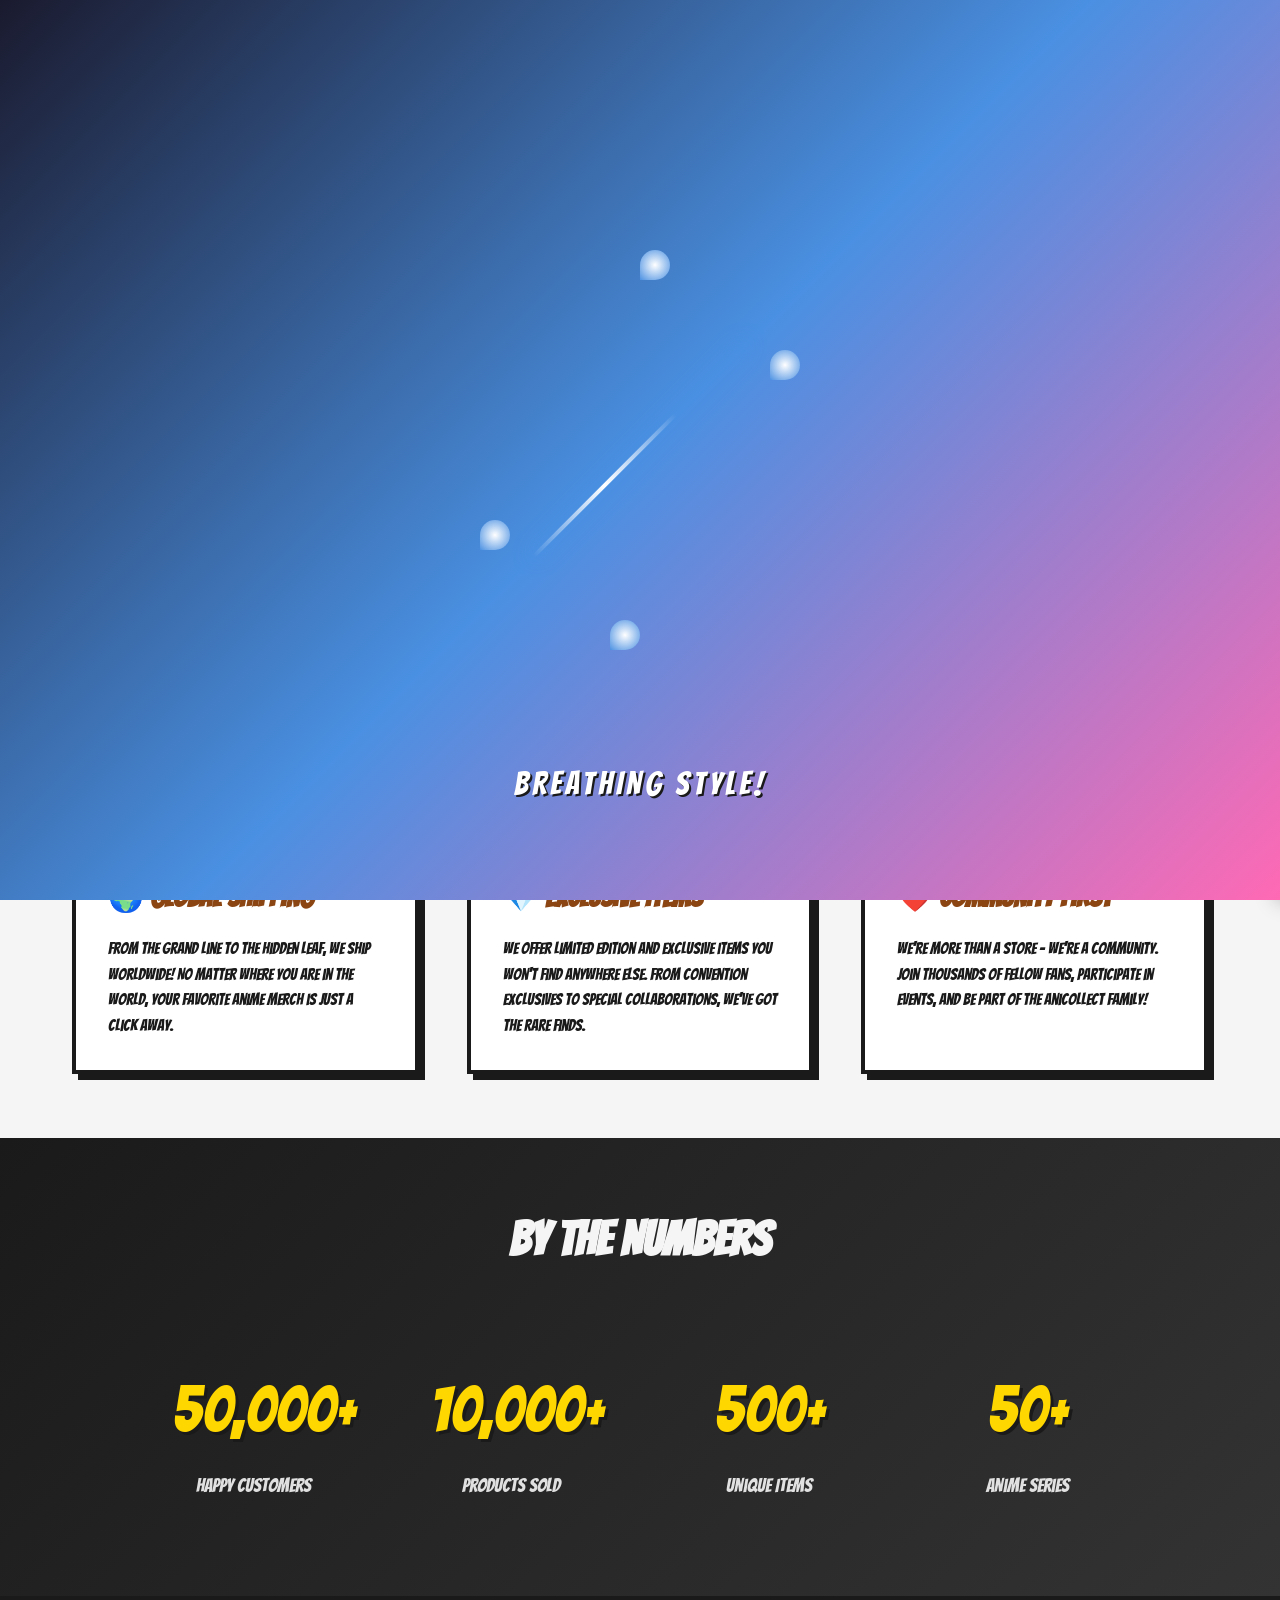
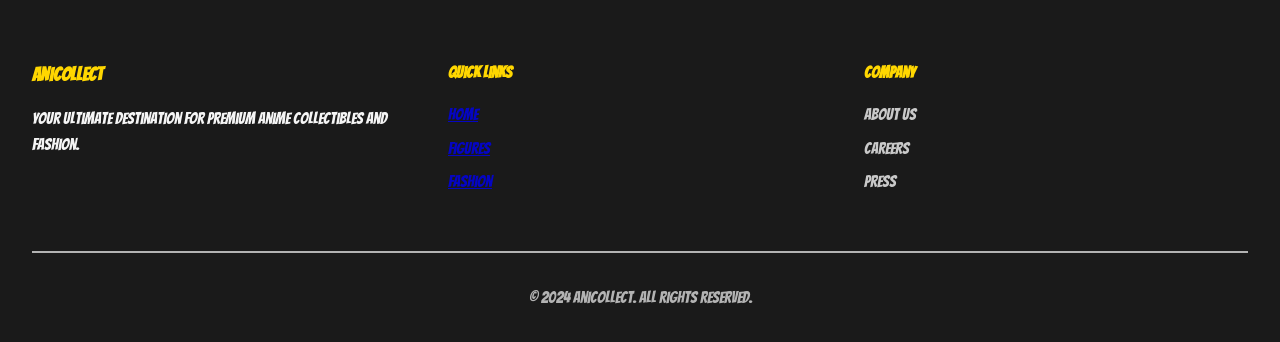
==== commit 1d986181: "update branch" ====
--- a/anime-store/pages/about.html
+++ b/anime-store/pages/about.html
@@ -5,473 +5,301 @@
     <meta name="viewport" content="width=device-width, initial-scale=1.0">
     <title>About Us - AniCollect</title>
     <link rel="stylesheet" href="../css/style.css">
-    <link href="https://fonts.googleapis.com/css2?family=Bangers&family=M+PLUS+1p:wght@400;700;900&display=swap" rel="stylesheet">
+    <link href="https://fonts.googleapis.com/css2?family=Bangers&family=Manga+Temple&display=swap" rel="stylesheet">
     <style>
-        /* Attack on Titan Theme for About Page */
-        .about-hero {
-            min-height: 50vh;
-            background: linear-gradient(180deg, #2d5016 0%, #1a3009 50%, #0f1a05 100%);
+        .page-header {
+            margin-top: 80px;
+            padding: 6rem 2rem;
+            background: linear-gradient(135deg, #8B4513 0%, #DEB887 100%);
+            text-align: center;
+            color: var(--manga-white);
+            text-shadow: 3px 3px 0 var(--manga-black);
             position: relative;
             overflow: hidden;
-            display: flex;
-            align-items: center;
-            justify-content: center;
-            border-bottom: 3px solid #1a1a1a;
-        }
-
-        .wall-maria {
+        }
+        
+        .page-header h1 {
+            font-family: 'Bangers', cursive;
+            font-size: 4rem;
+            margin-bottom: 1rem;
+        }
+        
+        .titan-shadow {
             position: absolute;
             bottom: 0;
-            left: 0;
-            width: 100%;
-            height: 200px;
-            background: 
-                repeating-linear-gradient(
-                    90deg,
-                    #3a3a3a 0px,
-                    #3a3a3a 100px,
-                    #2a2a2a 100px,
-                    #2a2a2a 110px
-                );
-            opacity: 0.5;
-        }
-
-        .titan-shadow {
-            position: absolute;
-            top: 20%;
             right: 10%;
             width: 300px;
             height: 400px;
             opacity: 0.3;
-            animation: titanAppear 8s ease-in-out infinite;
-        }
-
-        @keyframes titanAppear {
-            0%, 100% { transform: scale(0.9) translateX(0); opacity: 0.3; }
-            50% { transform: scale(1.1) translateX(-20px); opacity: 0.5; }
-        }
-
+            animation: titan-appear 4s ease-in-out infinite;
+        }
+        
+        @keyframes titan-appear {
+            0%, 100% { transform: translateY(20px); opacity: 0.2; }
+            50% { transform: translateY(0); opacity: 0.4; }
+        }
+        
         .odm-cable {
-            position: absolute;
+            position: fixed;
             width: 3px;
-            background: #666;
-            animation: cableSwing 3s ease-in-out infinite;
-        }
-
-        .cable-1 {
-            top: 0;
-            left: 20%;
-            height: 300px;
-            transform: rotate(10deg);
-        }
-
-        .cable-2 {
-            top: 0;
-            left: 25%;
-            height: 350px;
-            transform: rotate(-5deg);
-        }
-
-        @keyframes cableSwing {
-            0%, 100% { transform: rotate(5deg); }
-            50% { transform: rotate(-5deg); }
-        }
-
-        .about-title {
-            z-index: 10;
-            text-align: center;
-        }
-
-        /* Story Section */
-        .story-section {
-            padding: 5rem 2rem;
-            background: #f5f1e8;
-            border-bottom: 3px solid #1a1a1a;
-        }
-
-        .story-container {
-            max-width: 1000px;
+            background: linear-gradient(180deg, transparent, #C0C0C0, transparent);
+            top: -100px;
+            animation: cable-swing 3s ease-in-out infinite;
+        }
+        
+        @keyframes cable-swing {
+            0%, 100% { transform: rotate(-15deg); }
+            50% { transform: rotate(15deg); }
+        }
+        
+        .about-section {
+            padding: 4rem 2rem;
+            max-width: 1200px;
             margin: 0 auto;
+        }
+        
+        .about-grid {
             display: grid;
-            grid-template-columns: 1fr 1fr;
+            grid-template-columns: repeat(auto-fit, minmax(300px, 1fr));
             gap: 3rem;
-            align-items: center;
-        }
-
-        .story-content h2 {
+            margin-top: 3rem;
+        }
+        
+        .about-card {
+            border: 4px solid var(--manga-black);
+            padding: 2rem;
+            background: #FFF;
+            box-shadow: 6px 6px 0 var(--manga-black);
+            transition: all 0.3s ease;
+        }
+        
+        .about-card:hover {
+            transform: translate(-4px, -4px);
+            box-shadow: 10px 10px 0 var(--manga-black);
+        }
+        
+        .about-card h3 {
             font-family: 'Bangers', cursive;
-            font-size: 3rem;
-            margin-bottom: 1.5rem;
-            color: #c41e3a;
-        }
-
-        .story-content p {
-            font-size: 1.1rem;
-            line-height: 1.8;
+            font-size: 1.8rem;
+            color: var(--aot-primary);
             margin-bottom: 1rem;
         }
-
-        .story-image {
-            background: linear-gradient(135deg, #1a1a2e 0%, #16213e 100%);
-            border: 3px solid #1a1a1a;
-            box-shadow: 8px 8px 0px #1a1a1a;
-            height: 400px;
-            display: flex;
-            align-items: center;
-            justify-content: center;
-            font-family: 'Bangers', cursive;
-            font-size: 2rem;
-            color: rgba(255,255,255,0.3);
-        }
-
-        /* Stats Section */
+        
         .stats-section {
             padding: 4rem 2rem;
-            background: #1a1a1a;
-            color: #f5f1e8;
-            border-bottom: 3px solid #1a1a1a;
-        }
-
+            background: linear-gradient(135deg, #1a1a1a 0%, #333 100%);
+            color: var(--manga-white);
+            text-align: center;
+        }
+        
         .stats-grid {
             display: grid;
             grid-template-columns: repeat(auto-fit, minmax(200px, 1fr));
             gap: 2rem;
-            max-width: 1200px;
+            max-width: 1000px;
             margin: 0 auto;
         }
-
-        .stat-card {
-            text-align: center;
+        
+        .stat-item {
             padding: 2rem;
-            border: 3px solid #f5f1e8;
-            box-shadow: 5px 5px 0px rgba(245, 241, 232, 0.3);
-        }
-
+        }
+        
         .stat-number {
             font-family: 'Bangers', cursive;
             font-size: 4rem;
-            color: #ffd700;
-            display: block;
-        }
-
+            color: var(--onepiece-secondary);
+            text-shadow: 3px 3px 0 var(--manga-black);
+        }
+        
         .stat-label {
             font-size: 1.2rem;
-            font-weight: 700;
-            text-transform: uppercase;
             margin-top: 0.5rem;
-        }
-
-        /* Team Section */
-        .team-section {
-            padding: 5rem 2rem;
-            background: #f5f1e8;
-        }
-
-        .team-title {
-            text-align: center;
-            margin-bottom: 3rem;
-        }
-
-        .team-title h2 {
-            font-family: 'Bangers', cursive;
-            font-size: 3rem;
-        }
-
-        .team-grid {
-            display: grid;
-            grid-template-columns: repeat(auto-fit, minmax(250px, 1fr));
-            gap: 2rem;
-            max-width: 1200px;
-            margin: 0 auto;
-        }
-
-        .team-card {
-            background: #fffef9;
-            border: 3px solid #1a1a1a;
-            box-shadow: 5px 5px 0px #1a1a1a;
-            text-align: center;
-            overflow: hidden;
-            transition: all 0.3s ease;
-        }
-
-        .team-card:hover {
-            transform: translate(-5px, -5px);
-            box-shadow: 10px 10px 0px #1a1a1a;
-        }
-
-        .team-avatar {
+            opacity: 0.9;
+        }
+        
+        .wall-maria {
+            position: fixed;
+            left: 0;
+            top: 0;
+            width: 50px;
+            height: 100%;
+            background: linear-gradient(90deg, #8B4513, #A0522D, #8B4513);
+            z-index: 0;
+        }
+        
+        .wall-pattern {
+            position: absolute;
             width: 100%;
-            height: 200px;
-            background: linear-gradient(135deg, #c41e3a 0%, #8B0000 100%);
-            display: flex;
-            align-items: center;
-            justify-content: center;
-            font-family: 'Bangers', cursive;
-            font-size: 4rem;
-            color: rgba(255,255,255,0.3);
-        }
-
-        .team-info {
-            padding: 1.5rem;
-        }
-
-        .team-info h4 {
-            font-family: 'Bangers', cursive;
-            font-size: 1.5rem;
-            margin-bottom: 0.5rem;
-        }
-
-        .team-role {
-            color: #c41e3a;
-            font-weight: 700;
-            text-transform: uppercase;
-            margin-bottom: 1rem;
-        }
-
-        .team-quote {
-            font-style: italic;
-            color: #666;
-            font-size: 0.9rem;
-        }
-
-        /* Values Section */
-        .values-section {
-            padding: 5rem 2rem;
-            background: linear-gradient(135deg, #f5f1e8 0%, #e8e0d0 100%);
-            border-top: 3px solid #1a1a1a;
-        }
-
-        .values-grid {
-            display: grid;
-            grid-template-columns: repeat(auto-fit, minmax(300px, 1fr));
-            gap: 2rem;
-            max-width: 1200px;
-            margin: 0 auto;
-        }
-
-        .value-card {
-            background: #fffef9;
-            border: 3px solid #1a1a1a;
-            padding: 2rem;
-            box-shadow: 5px 5px 0px #1a1a1a;
-            transition: all 0.3s ease;
-        }
-
-        .value-card:hover {
-            transform: translateY(-10px);
-            box-shadow: 10px 10px 0px #1a1a1a;
-        }
-
-        .value-icon {
-            font-size: 3rem;
-            margin-bottom: 1rem;
-        }
-
-        .value-card h3 {
-            font-family: 'Bangers', cursive;
-            font-size: 1.8rem;
-            margin-bottom: 1rem;
-            color: #c41e3a;
-        }
-
-        @media (max-width: 768px) {
-            .story-container {
-                grid-template-columns: 1fr;
-            }
-            
-            .titan-shadow {
-                display: none;
-            }
+            height: 100px;
+            background: repeating-linear-gradient(
+                0deg,
+                transparent,
+                transparent 98px,
+                rgba(0,0,0,0.2) 98px,
+                rgba(0,0,0,0.2) 100px
+            );
         }
     </style>
 </head>
 <body>
-    <!-- Manga Panel Background -->
-    <div class="manga-bg">
-        <div class="panel panel-1"></div>
-        <div class="panel panel-2"></div>
-        <div class="panel panel-3"></div>
-        <div class="speed-lines"></div>
+    <!-- Loading Screen -->
+    <div id="loading-screen">
+        <div class="loader-container">
+            <div class="loader-demonslayer active">
+                <div class="water-breathing">
+                    <div class="water-drop drop1"></div>
+                    <div class="water-drop drop2"></div>
+                    <div class="water-drop drop3"></div>
+                    <div class="water-drop drop4"></div>
+                </div>
+                <div class="katana-slash"></div>
+                <div class="loading-text">Breathing Style!</div>
+            </div>
+        </div>
     </div>
 
     <!-- Navigation -->
-    <nav class="manga-nav">
-        <div class="logo">
-            <span class="logo-text">ANI<span class="accent">COLLECT</span></span>
-            <div class="logo-splash"></div>
+    <nav class="navbar">
+        <div class="nav-brand">
+            <span class="brand-text">AniCollect</span>
+            <span class="brand-subtitle">Premium Collectibles</span>
         </div>
         <ul class="nav-links">
-            <li><a href="../index.html">HOME</a></li>
-            <li><a href="figures.html">FIGURES</a></li>
-            <li><a href="fashion.html">FASHION</a></li>
-            <li><a href="about.html" class="active">ABOUT</a></li>
-            <li><a href="contact.html">CONTACT</a></li>
+            <li><a href="../index.html">Home</a></li>
+            <li><a href="figures.html">Figures</a></li>
+            <li><a href="fashion.html">Fashion</a></li>
+            <li><a href="about.html" class="active">About</a></li>
+            <li><a href="contact.html">Contact</a></li>
         </ul>
-        <div class="cart-icon">
-            <span class="cart-count">0</span>
-            <svg viewBox="0 0 24 24" fill="none" stroke="currentColor" stroke-width="2">
-                <circle cx="9" cy="21" r="1"/><circle cx="20" cy="21" r="1"/>
-                <path d="M1 1h4l2.68 13.39a2 2 0 0 0 2 1.61h9.72a2 2 0 0 0 2-1.61L23 6H6"/>
+        <div class="nav-actions">
+            <button class="nav-btn" onclick="openAuthModal()">
+                <span>Login</span>
+            </button>
+            <button class="cart-btn" onclick="toggleCart()">
+                <span class="cart-count" id="cart-count">0</span>
+                <span>🛒</span>
+            </button>
+        </div>
+        <div class="mobile-menu" onclick="toggleMobileMenu()">☰</div>
+    </nav>
+
+    <!-- Cart Sidebar -->
+    <div id="cart-sidebar" class="cart-sidebar">
+        <div class="cart-header">
+            <h3>Your Cart</h3>
+            <span class="close-cart" onclick="toggleCart()">&times;</span>
+        </div>
+        <div class="cart-items" id="cart-items"></div>
+        <div class="cart-footer">
+            <div class="cart-total">
+                <span>Total:</span>
+                <span id="cart-total">$0.00</span>
+            </div>
+            <button class="btn-primary checkout-btn">Checkout</button>
+        </div>
+    </div>
+
+    <!-- Wall Maria Background -->
+    <div class="wall-maria">
+        <div class="wall-pattern"></div>
+    </div>
+
+    <!-- ODM Cables -->
+    <div id="odm-cables"></div>
+
+    <!-- Page Header -->
+    <section class="page-header">
+        <h1>About AniCollect</h1>
+        <p>Your trusted source for premium anime collectibles since 2020</p>
+        <div class="titan-shadow">
+            <svg viewBox="0 0 200 300">
+                <path d="M50,250 Q30,200 40,150 Q50,100 100,80 Q150,100 160,150 Q170,200 150,250" fill="#000" opacity="0.5"/>
+                <circle cx="80" cy="120" r="15" fill="#FFF"/>
+                <circle cx="120" cy="120" r="15" fill="#FFF"/>
             </svg>
         </div>
-    </nav>
-
-    <!-- Hero Section - Attack on Titan Theme -->
-    <section class="about-hero">
-        <div class="wall-maria"></div>
-        
-        <!-- ODM Cables -->
-        <div class="odm-cable cable-1"></div>
-        <div class="odm-cable cable-2"></div>
-
-        <!-- Titan Shadow SVG -->
-        <svg class="titan-shadow" viewBox="0 0 300 400">
-            <ellipse cx="150" cy="350" rx="100" ry="30" fill="#000" opacity="0.3"/>
-            <path d="M 100 350 L 120 200 L 110 150 L 130 100 L 150 80 L 170 100 L 190 150 L 180 200 L 200 350 Z" fill="#000" opacity="0.5"/>
-            <circle cx="140" cy="120" r="10" fill="#ff6b35" opacity="0.8"/>
-            <circle cx="160" cy="120" r="10" fill="#ff6b35" opacity="0.8"/>
-        </svg>
-
-        <div class="about-title">
-            <h1 class="manga-title">
-                <span class="title-line line-1">OUR</span>
-                <span class="title-line line-2 impact-text">STORY</span>
-            </h1>
-            <p class="hero-subtitle">Dedicated to Anime Fans, By Anime Fans</p>
-        </div>
     </section>
 
-    <!-- Story Section -->
-    <section class="story-section">
-        <div class="story-container">
-            <div class="story-content">
-                <h2>THE BEGINNING</h2>
-                <p>Founded in 2020 by a group of passionate anime enthusiasts, AniCollect was born from a simple mission: to provide fellow otaku with the highest quality collectibles and fashion that truly represent the spirit of their favorite series.</p>
-                <p>What started as a small online store has grown into a trusted destination for thousands of anime fans worldwide. We personally curate every item in our collection, ensuring authenticity and quality that meets our own standards as collectors.</p>
-                <p>Our name "AniCollect" represents our commitment to bringing together the best of anime culture - from limited edition figures to wearable expressions of your passion.</p>
-            </div>
-            <div class="story-image">
-                ANIME PASSION
+    <!-- About Section -->
+    <section class="about-section">
+        <div class="about-grid">
+            <div class="about-card">
+                <h3>🏆 Our Mission</h3>
+                <p>To bring the highest quality anime collectibles and fashion to fans worldwide. We believe every otaku deserves access to premium merchandise that honors their favorite series.</p>
+            </div>
+            
+            <div class="about-card">
+                <h3>⚓ Our Story</h3>
+                <p>Founded by anime fans for anime fans, AniCollect started as a small shop and grew into a premier destination. Like the Straw Hat crew, we're on a journey to find the ultimate treasure - your satisfaction!</p>
+            </div>
+            
+            <div class="about-card">
+                <h3>🔥 Quality Promise</h3>
+                <p>Every product is carefully selected and verified for authenticity. We work directly with licensed manufacturers to ensure you receive genuine, high-quality items worthy of any collection.</p>
+            </div>
+            
+            <div class="about-card">
+                <h3>🌍 Global Shipping</h3>
+                <p>From the Grand Line to the Hidden Leaf, we ship worldwide! No matter where you are in the world, your favorite anime merch is just a click away.</p>
+            </div>
+            
+            <div class="about-card">
+                <h3>💎 Exclusive Items</h3>
+                <p>We offer limited edition and exclusive items you won't find anywhere else. From convention exclusives to special collaborations, we've got the rare finds.</p>
+            </div>
+            
+            <div class="about-card">
+                <h3>❤️ Community First</h3>
+                <p>We're more than a store - we're a community. Join thousands of fellow fans, participate in events, and be part of the AniCollect family!</p>
             </div>
         </div>
     </section>
 
     <!-- Stats Section -->
     <section class="stats-section">
+        <h2 style="font-family: 'Bangers', cursive; font-size: 3rem; margin-bottom: 3rem;">By The Numbers</h2>
         <div class="stats-grid">
-            <div class="stat-card">
-                <span class="stat-number" data-target="15000">0</span>
-                <span class="stat-label">Happy Customers</span>
-            </div>
-            <div class="stat-card">
-                <span class="stat-number" data-target="500">0</span>
-                <span class="stat-label">Products</span>
-            </div>
-            <div class="stat-card">
-                <span class="stat-number" data-target="50">0</span>
-                <span class="stat-label">Anime Series</span>
-            </div>
-            <div class="stat-card">
-                <span class="stat-number" data-target="100">0</span>
-                <span class="stat-label">Countries</span>
+            <div class="stat-item">
+                <div class="stat-number" data-target="50000">0</div>
+                <div class="stat-label">Happy Customers</div>
+            </div>
+            <div class="stat-item">
+                <div class="stat-number" data-target="10000">0</div>
+                <div class="stat-label">Products Sold</div>
+            </div>
+            <div class="stat-item">
+                <div class="stat-number" data-target="500">0</div>
+                <div class="stat-label">Unique Items</div>
+            </div>
+            <div class="stat-item">
+                <div class="stat-number" data-target="50">0</div>
+                <div class="stat-label">Anime Series</div>
             </div>
         </div>
     </section>
 
-    <!-- Values Section -->
-    <section class="values-section">
-        <div class="team-title">
-            <h2 class="manga-title">OUR VALUES</h2>
-        </div>
-        <div class="values-grid">
-            <div class="value-card">
-                <div class="value-icon">🎯</div>
-                <h3>AUTHENTICITY</h3>
-                <p>Every product is verified authentic. No bootlegs, no fakes - only genuine collectibles from licensed manufacturers.</p>
-            </div>
-            <div class="value-card">
-                <div class="value-icon">❤️</div>
-                <h3>PASSION</h3>
-                <p>We're fans ourselves. We understand what collectors want because we are collectors.</p>
-            </div>
-            <div class="value-card">
-                <div class="value-icon">🚀</div>
-                <h3>QUALITY</h3>
-                <p>Premium products deserve premium presentation. Every item is carefully packaged and protected.</p>
-            </div>
-            <div class="value-card">
-                <div class="value-icon">🤝</div>
-                <h3>COMMUNITY</h3>
-                <p>Building more than a store - we're creating a community where anime fans can connect and share.</p>
-            </div>
-        </div>
-    </section>
-
-    <!-- Team Section -->
-    <section class="team-section">
-        <div class="team-title">
-            <h2 class="manga-title">MEET THE CREW</h2>
-        </div>
-        <div class="team-grid">
-            <div class="team-card">
-                <div class="team-avatar">⚡</div>
-                <div class="team-info">
-                    <h4>Alex Chen</h4>
-                    <p class="team-role">Founder & CEO</p>
-                    <p class="team-quote">"Anime changed my life. Now I help others find their connection."</p>
-                </div>
-            </div>
-            <div class="team-card">
-                <div class="team-avatar">🔥</div>
-                <div class="team-info">
-                    <h4>Sarah Martinez</h4>
-                    <p class="team-role">Head of Collections</p>
-                    <p class="team-quote">"Every figure tells a story. I make sure ours are legendary."</p>
-                </div>
-            </div>
-            <div class="team-card">
-                <div class="team-avatar">🌊</div>
-                <div class="team-info">
-                    <h4>Kenji Yamamoto</h4>
-                    <p class="team-role">Product Curator</p>
-                    <p class="team-quote">"Quality over quantity. Always."</p>
-                </div>
-            </div>
-            <div class="team-card">
-                <div class="team-avatar">🎨</div>
-                <div class="team-info">
-                    <h4>Emma Wilson</h4>
-                    <p class="team-role">Community Manager</p>
-                    <p class="team-quote">"Connecting fans worldwide is my greatest joy."</p>
-                </div>
-            </div>
-        </div>
-    </section>
-
     <!-- Footer -->
-    <footer class="manga-footer">
+    <footer class="footer">
         <div class="footer-content">
             <div class="footer-section">
-                <h3>ANI<span class="accent">COLLECT</span></h3>
+                <h3>AniCollect</h3>
                 <p>Your ultimate destination for premium anime collectibles and fashion.</p>
             </div>
             <div class="footer-section">
-                <h4>QUICK LINKS</h4>
+                <h4>Quick Links</h4>
                 <ul>
+                    <li><a href="../index.html">Home</a></li>
                     <li><a href="figures.html">Figures</a></li>
                     <li><a href="fashion.html">Fashion</a></li>
-                    <li><a href="about.html">About Us</a></li>
-                    <li><a href="contact.html">Contact</a></li>
                 </ul>
             </div>
             <div class="footer-section">
-                <h4>FOLLOW US</h4>
-                <div class="social-links">
-                    <a href="#" class="social-icon">TW</a>
-                    <a href="#" class="social-icon">IG</a>
-                    <a href="#" class="social-icon">YT</a>
-                    <a href="#" class="social-icon">DC</a>
-                </div>
+                <h4>Company</h4>
+                <ul>
+                    <li>About Us</li>
+                    <li>Careers</li>
+                    <li>Press</li>
+                </ul>
             </div>
         </div>
         <div class="footer-bottom">
@@ -481,42 +309,42 @@
 
     <script src="../js/main.js"></script>
     <script>
-        // Animate stats counter
-        const statNumbers = document.querySelectorAll('.stat-number');
-        
-        const animateStats = () => {
+        document.addEventListener('DOMContentLoaded', () => {
+            createODMCables();
+            animateStats();
+        });
+        
+        function createODMCables() {
+            const container = document.getElementById('odm-cables');
+            for (let i = 0; i < 5; i++) {
+                const cable = document.createElement('div');
+                cable.className = 'odm-cable';
+                cable.style.left = (Math.random() * 100) + '%';
+                cable.style.height = (Math.random() * 300 + 200) + 'px';
+                cable.style.animationDelay = (Math.random() * 2) + 's';
+                container.appendChild(cable);
+            }
+        }
+        
+        function animateStats() {
+            const statNumbers = document.querySelectorAll('.stat-number');
+            
             statNumbers.forEach(stat => {
                 const target = parseInt(stat.getAttribute('data-target'));
-                const duration = 2000;
-                const increment = target / (duration / 16);
                 let current = 0;
+                const increment = target / 50;
                 
-                const updateCounter = () => {
+                const timer = setInterval(() => {
                     current += increment;
-                    if (current < target) {
+                    if (current >= target) {
+                        stat.textContent = target.toLocaleString() + '+';
+                        clearInterval(timer);
+                    } else {
                         stat.textContent = Math.floor(current).toLocaleString();
-                        requestAnimationFrame(updateCounter);
-                    } else {
-                        stat.textContent = target.toLocaleString() + '+';
                     }
-                };
-                
-                updateCounter();
+                }, 40);
             });
-        };
-
-        // Trigger animation when stats section is visible
-        const statsSection = document.querySelector('.stats-section');
-        const observer = new IntersectionObserver((entries) => {
-            entries.forEach(entry => {
-                if (entry.isIntersecting) {
-                    animateStats();
-                    observer.unobserve(entry.target);
-                }
-            });
-        }, { threshold: 0.5 });
-
-        observer.observe(statsSection);
+        }
     </script>
 </body>
 </html>
--- a/anime-store/css/style.css
+++ b/anime-store/css/style.css
@@ -1,88 +1,713 @@
-/* ========================================
-   ANICOLLECT - MANGA/ANIME STYLE CSS
-   Hand-drawn aesthetic, no emojis
-   ======================================== */
-
-:root {
-    --ink-black: #1a1a1a;
-    --paper-white: #f5f1e8;
-    --manga-panel: #fffef9;
-    --accent-red: #c41e3a;
-    --accent-orange: #ff6b35;
-    --accent-yellow: #ffd700;
-    --accent-blue: #4a90d9;
-    --accent-green: #2d5016;
-    --border-thick: 3px solid var(--ink-black);
-    --border-thin: 1px solid var(--ink-black);
-    --shadow-hard: 4px 4px 0px var(--ink-black);
-    --shadow-soft: 2px 2px 0px rgba(0,0,0,0.2);
-}
-
+/* ===== RESET & BASE STYLES ===== */
 * {
     margin: 0;
     padding: 0;
     box-sizing: border-box;
 }
 
+:root {
+    --onepiece-primary: #D32F2F;
+    --onepiece-secondary: #FFD700;
+    --naruto-primary: #FF6B00;
+    --naruto-secondary: #1a1a2e;
+    --dragonball-primary: #FF9500;
+    --dragonball-secondary: #FF4500;
+    --demonslayer-primary: #4A90E2;
+    --demonslayer-secondary: #FF69B4;
+    --aot-primary: #8B4513;
+    --aot-secondary: #DEB887;
+    --jjk-primary: #9B59B6;
+    --jjk-secondary: #2C3E50;
+    --manga-black: #1a1a1a;
+    --manga-white: #f5f5f5;
+    --border-thick: 3px solid var(--manga-black);
+    --shadow-hard: 4px 4px 0px var(--manga-black);
+    --shadow-soft: 0 4px 6px rgba(0,0,0,0.1);
+}
+
 body {
-    font-family: 'M PLUS 1p', sans-serif;
-    background-color: var(--paper-white);
-    color: var(--ink-black);
+    font-family: 'Manga Temple', 'Bangers', cursive, sans-serif;
+    background: var(--manga-white);
+    color: var(--manga-black);
     overflow-x: hidden;
     line-height: 1.6;
 }
 
-/* ========================================
-   MANGA BACKGROUND EFFECTS
-   ======================================== */
-
-.manga-bg {
+/* ===== LOADING SCREEN ===== */
+#loading-screen {
     position: fixed;
     top: 0;
     left: 0;
     width: 100%;
     height: 100%;
-    z-index: -1;
+    background: linear-gradient(135deg, #1a1a2e 0%, #16213e 50%, #0f3460 100%);
+    z-index: 10000;
+    display: flex;
+    justify-content: center;
+    align-items: center;
+    transition: opacity 0.5s ease, visibility 0.5s ease;
+}
+
+#loading-screen.hidden {
+    opacity: 0;
+    visibility: hidden;
+}
+
+.loader-container {
+    position: relative;
+    width: 100%;
+    height: 100%;
+}
+
+/* One Piece Loader */
+.loader-onepiece {
+    position: absolute;
+    width: 100%;
+    height: 100%;
+    display: none;
+    justify-content: center;
+    align-items: center;
+    flex-direction: column;
+}
+
+.loader-onepiece.active {
+    display: flex;
+}
+
+.ocean-waves {
+    position: absolute;
+    bottom: 0;
+    width: 100%;
+    height: 30%;
     overflow: hidden;
 }
 
-.panel {
-    position: absolute;
-    border: var(--border-thick);
-    background: var(--manga-panel);
-    opacity: 0.5;
-}
-
-.panel-1 {
-    top: 10%;
-    left: 5%;
+.wave {
+    position: absolute;
+    bottom: 0;
+    width: 200%;
+    height: 100%;
+    background: url("data:image/svg+xml,%3Csvg xmlns='http://www.w3.org/2000/svg' viewBox='0 0 1200 320'%3E%3Cpath d='M0,160 C150,280 300,40 450,160 C600,280 750,40 900,160 C1050,280 1200,40 1350,160 L1350,320 L0,320 Z' fill='%234169E1' opacity='0.6'/%3E%3C/svg%3E");
+    background-size: 50% 100%;
+    animation: wave-move 3s ease-in-out infinite;
+}
+
+.wave1 { animation-delay: 0s; opacity: 0.8; }
+.wave2 { animation-delay: -1s; opacity: 0.6; }
+.wave3 { animation-delay: -2s; opacity: 0.4; }
+
+@keyframes wave-move {
+    0%, 100% { transform: translateX(0) translateY(0); }
+    50% { transform: translateX(-25%) translateY(-10px); }
+}
+
+.thousand-sunny {
+    position: relative;
     width: 300px;
+    height: 200px;
+    animation: ship-rock 2s ease-in-out infinite;
+}
+
+.sunny-ship {
+    width: 100%;
+    height: 100%;
+}
+
+.sail {
+    animation: sail-flutter 1s ease-in-out infinite alternate;
+    transform-origin: left center;
+}
+
+.sun-logo {
+    animation: sun-pulse 1.5s ease-in-out infinite;
+}
+
+@keyframes ship-rock {
+    0%, 100% { transform: rotate(-3deg) translateY(0); }
+    50% { transform: rotate(3deg) translateY(-10px); }
+}
+
+@keyframes sail-flutter {
+    0% { transform: scaleX(1); }
+    100% { transform: scaleX(1.05); }
+}
+
+@keyframes sun-pulse {
+    0%, 100% { transform: scale(1); box-shadow: 0 0 20px #FFD700; }
+    50% { transform: scale(1.1); box-shadow: 0 0 40px #FFD700; }
+}
+
+/* Dragon Ball Z Loader */
+.loader-dbz {
+    position: absolute;
+    width: 100%;
+    height: 100%;
+    display: none;
+    justify-content: center;
+    align-items: center;
+    flex-direction: column;
+    background: linear-gradient(135deg, #FF6B00 0%, #FF4500 100%);
+}
+
+.loader-dbz.active {
+    display: flex;
+}
+
+.energy-aura {
+    position: relative;
+    width: 300px;
+    height: 300px;
+}
+
+.aura-ring {
+    position: absolute;
+    border-radius: 50%;
+    border: 4px solid #FFD700;
+    animation: aura-expand 2s ease-out infinite;
+}
+
+.ring1 {
+    width: 100%;
+    height: 100%;
+    top: 0;
+    left: 0;
+    animation-delay: 0s;
+}
+
+.ring2 {
+    width: 70%;
+    height: 70%;
+    top: 15%;
+    left: 15%;
+    animation-delay: -0.5s;
+    border-color: #FFF;
+}
+
+.ring3 {
+    width: 40%;
+    height: 40%;
+    top: 30%;
+    left: 30%;
+    animation-delay: -1s;
+    border-color: #FF6B00;
+}
+
+@keyframes aura-expand {
+    0% { transform: scale(0.5); opacity: 1; }
+    100% { transform: scale(1.5); opacity: 0; }
+}
+
+.dragon-balls {
+    position: absolute;
+    width: 400px;
     height: 400px;
-    transform: rotate(-5deg);
-    animation: floatPanel 8s ease-in-out infinite;
-}
-
-.panel-2 {
-    top: 60%;
+    top: 50%;
+    left: 50%;
+    transform: translate(-50%, -50%);
+}
+
+.db {
+    position: absolute;
+    width: 50px;
+    height: 50px;
+    background: radial-gradient(circle at 30% 30%, #FF6B00, #FF4500);
+    border-radius: 50%;
+    display: flex;
+    justify-content: center;
+    align-items: center;
+    color: #FFD700;
+    font-size: 20px;
+    box-shadow: 0 0 20px #FFD700;
+    animation: db-float 3s ease-in-out infinite;
+}
+
+.db1 { top: 0%; left: 50%; animation-delay: 0s; }
+.db2 { top: 14%; right: 10%; animation-delay: -0.5s; }
+.db3 { top: 50%; right: 0%; animation-delay: -1s; }
+.db4 { bottom: 14%; right: 10%; animation-delay: -1.5s; }
+.db5 { bottom: 0%; left: 50%; animation-delay: -2s; }
+.db6 { bottom: 14%; left: 10%; animation-delay: -2.5s; }
+.db7 { top: 50%; left: 0%; animation-delay: -3s; }
+
+@keyframes db-float {
+    0%, 100% { transform: translateY(0) rotate(0deg); }
+    50% { transform: translateY(-10px) rotate(180deg); }
+}
+
+/* Naruto Loader */
+.loader-naruto {
+    position: absolute;
+    width: 100%;
+    height: 100%;
+    display: none;
+    justify-content: center;
+    align-items: center;
+    flex-direction: column;
+    background: linear-gradient(135deg, #1a1a2e 0%, #FF6B00 100%);
+}
+
+.loader-naruto.active {
+    display: flex;
+}
+
+.rasengan {
+    position: relative;
+    width: 200px;
+    height: 200px;
+}
+
+.rasen-core {
+    position: absolute;
+    width: 60px;
+    height: 60px;
+    background: radial-gradient(circle, #FFF, #4A90E2);
+    border-radius: 50%;
+    top: 50%;
+    left: 50%;
+    transform: translate(-50%, -50%);
+    box-shadow: 0 0 40px #4A90E2, 0 0 80px #FFF;
+    animation: core-pulse 0.5s ease-in-out infinite alternate;
+}
+
+.rasen-spin {
+    position: absolute;
+    width: 100%;
+    height: 100%;
+    border: 3px solid #4A90E2;
+    border-radius: 50%;
+    animation: rasen-rotate 1s linear infinite;
+}
+
+.spin1 { animation-delay: 0s; border-top-color: transparent; }
+.spin2 { animation-delay: -0.3s; border-right-color: transparent; }
+.spin3 { animation-delay: -0.6s; border-bottom-color: transparent; }
+
+@keyframes core-pulse {
+    0% { transform: translate(-50%, -50%) scale(1); }
+    100% { transform: translate(-50%, -50%) scale(1.2); }
+}
+
+@keyframes rasen-rotate {
+    0% { transform: rotate(0deg); }
+    100% { transform: rotate(360deg); }
+}
+
+.konoha-symbol {
+    position: absolute;
+    width: 100px;
+    height: 100px;
+    top: 50%;
+    left: 50%;
+    transform: translate(-50%, -50%);
+    animation: symbol-pulse 2s ease-in-out infinite;
+}
+
+@keyframes symbol-pulse {
+    0%, 100% { opacity: 0.6; transform: translate(-50%, -50%) scale(1); }
+    50% { opacity: 1; transform: translate(-50%, -50%) scale(1.1); }
+}
+
+/* Demon Slayer Loader */
+.loader-demonslayer {
+    position: absolute;
+    width: 100%;
+    height: 100%;
+    display: none;
+    justify-content: center;
+    align-items: center;
+    flex-direction: column;
+    background: linear-gradient(135deg, #1a1a2e 0%, #4A90E2 50%, #FF69B4 100%);
+}
+
+.loader-demonslayer.active {
+    display: flex;
+}
+
+.water-breathing {
+    position: relative;
+    width: 400px;
+    height: 400px;
+}
+
+.water-drop {
+    position: absolute;
+    width: 30px;
+    height: 30px;
+    background: radial-gradient(circle, #FFF, #4A90E2);
+    border-radius: 50% 50% 50% 0;
+    animation: drop-fall 2s ease-in-out infinite;
+}
+
+.drop1 { top: 0%; left: 50%; animation-delay: 0s; }
+.drop2 { top: 25%; right: 10%; animation-delay: -0.5s; }
+.drop3 { bottom: 25%; left: 10%; animation-delay: -1s; }
+.drop4 { bottom: 0%; right: 50%; animation-delay: -1.5s; }
+
+@keyframes drop-fall {
+    0%, 100% { transform: translateY(0) rotate(0deg); opacity: 1; }
+    50% { transform: translateY(100px) rotate(180deg); opacity: 0.5; }
+}
+
+.katana-slash {
+    position: absolute;
+    width: 300px;
+    height: 4px;
+    background: linear-gradient(90deg, transparent, #FFF, #4A90E2, transparent);
+    top: 50%;
+    left: 50%;
+    transform: translate(-50%, -50%) rotate(-45deg);
+    animation: slash-effect 1.5s ease-in-out infinite;
+    box-shadow: 0 0 20px #4A90E2;
+}
+
+@keyframes slash-effect {
+    0%, 100% { width: 0; opacity: 0; }
+    50% { width: 300px; opacity: 1; }
+}
+
+.loading-text {
+    position: absolute;
+    bottom: 10%;
+    font-size: 2rem;
+    color: #FFF;
+    text-transform: uppercase;
+    letter-spacing: 4px;
+    animation: text-flicker 1s ease-in-out infinite;
+    text-shadow: 2px 2px 0 var(--manga-black);
+}
+
+@keyframes text-flicker {
+    0%, 100% { opacity: 1; }
+    50% { opacity: 0.7; }
+}
+
+/* ===== NAVIGATION ===== */
+.navbar {
+    position: fixed;
+    top: 0;
+    left: 0;
+    width: 100%;
+    background: var(--manga-black);
+    color: var(--manga-white);
+    padding: 1rem 2rem;
+    display: flex;
+    justify-content: space-between;
+    align-items: center;
+    z-index: 1000;
+    border-bottom: 4px solid var(--onepiece-primary);
+    box-shadow: 0 4px 10px rgba(0,0,0,0.3);
+}
+
+.nav-brand {
+    display: flex;
+    flex-direction: column;
+}
+
+.brand-text {
+    font-family: 'Bangers', cursive;
+    font-size: 2rem;
+    color: var(--onepiece-secondary);
+    text-shadow: 3px 3px 0 var(--onepiece-primary);
+    letter-spacing: 2px;
+}
+
+.brand-subtitle {
+    font-size: 0.8rem;
+    color: #FFF;
+    opacity: 0.8;
+}
+
+.nav-links {
+    display: flex;
+    list-style: none;
+    gap: 2rem;
+}
+
+.nav-links a {
+    color: var(--manga-white);
+    text-decoration: none;
+    font-weight: bold;
+    text-transform: uppercase;
+    padding: 0.5rem 1rem;
+    position: relative;
+    transition: all 0.3s ease;
+}
+
+.nav-links a::before {
+    content: '';
+    position: absolute;
+    bottom: 0;
+    left: 0;
+    width: 0;
+    height: 3px;
+    background: var(--onepiece-secondary);
+    transition: width 0.3s ease;
+}
+
+.nav-links a:hover::before,
+.nav-links a.active::before {
+    width: 100%;
+}
+
+.nav-links a:hover,
+.nav-links a.active {
+    color: var(--onepiece-secondary);
+}
+
+.nav-actions {
+    display: flex;
+    gap: 1rem;
+    align-items: center;
+}
+
+.nav-btn,
+.cart-btn {
+    background: var(--onepiece-primary);
+    color: var(--manga-white);
+    border: 2px solid var(--manga-white);
+    padding: 0.5rem 1.5rem;
+    cursor: pointer;
+    font-family: 'Bangers', cursive;
+    text-transform: uppercase;
+    transition: all 0.3s ease;
+    box-shadow: 2px 2px 0 var(--manga-black);
+}
+
+.nav-btn:hover,
+.cart-btn:hover {
+    transform: translate(-2px, -2px);
+    box-shadow: 4px 4px 0 var(--manga-black);
+    background: var(--onepiece-secondary);
+    color: var(--manga-black);
+}
+
+.cart-btn {
+    position: relative;
+}
+
+.cart-count {
+    position: absolute;
+    top: -8px;
+    right: -8px;
+    background: var(--naruto-primary);
+    color: var(--manga-white);
+    border-radius: 50%;
+    width: 24px;
+    height: 24px;
+    display: flex;
+    justify-content: center;
+    align-items: center;
+    font-size: 0.8rem;
+    font-weight: bold;
+}
+
+.mobile-menu {
+    display: none;
+    font-size: 2rem;
+    cursor: pointer;
+}
+
+/* ===== CART SIDEBAR ===== */
+.cart-sidebar {
+    position: fixed;
+    top: 0;
+    right: -400px;
+    width: 400px;
+    height: 100vh;
+    background: var(--manga-white);
+    border-left: 4px solid var(--manga-black);
+    z-index: 2000;
+    transition: right 0.3s ease;
+    display: flex;
+    flex-direction: column;
+    box-shadow: -4px 0 20px rgba(0,0,0,0.3);
+}
+
+.cart-sidebar.open {
+    right: 0;
+}
+
+.cart-header {
+    background: var(--manga-black);
+    color: var(--manga-white);
+    padding: 1.5rem;
+    display: flex;
+    justify-content: space-between;
+    align-items: center;
+    border-bottom: 4px solid var(--onepiece-primary);
+}
+
+.cart-header h3 {
+    font-family: 'Bangers', cursive;
+    font-size: 1.5rem;
+}
+
+.close-cart {
+    font-size: 2rem;
+    cursor: pointer;
+    transition: transform 0.3s ease;
+}
+
+.close-cart:hover {
+    transform: rotate(90deg);
+}
+
+.cart-items {
+    flex: 1;
+    overflow-y: auto;
+    padding: 1rem;
+}
+
+.cart-item {
+    display: flex;
+    gap: 1rem;
+    padding: 1rem;
+    border: 2px solid var(--manga-black);
+    margin-bottom: 1rem;
+    box-shadow: 2px 2px 0 var(--manga-black);
+    background: #FFF;
+}
+
+.cart-item img {
+    width: 80px;
+    height: 80px;
+    object-fit: cover;
+    border: 2px solid var(--manga-black);
+}
+
+.cart-item-info {
+    flex: 1;
+}
+
+.cart-item-title {
+    font-weight: bold;
+    margin-bottom: 0.5rem;
+}
+
+.cart-item-price {
+    color: var(--onepiece-primary);
+    font-weight: bold;
+}
+
+.cart-item-remove {
+    background: var(--onepiece-primary);
+    color: var(--manga-white);
+    border: none;
+    padding: 0.3rem 0.8rem;
+    cursor: pointer;
+    font-size: 0.8rem;
+    margin-top: 0.5rem;
+}
+
+.cart-footer {
+    padding: 1.5rem;
+    border-top: 4px solid var(--manga-black);
+    background: #f9f9f9;
+}
+
+.cart-total {
+    display: flex;
+    justify-content: space-between;
+    font-size: 1.2rem;
+    font-weight: bold;
+    margin-bottom: 1rem;
+}
+
+.checkout-btn {
+    width: 100%;
+    padding: 1rem;
+    font-size: 1.1rem;
+}
+
+/* ===== HERO SECTION ===== */
+.hero {
+    position: relative;
+    height: 100vh;
+    display: flex;
+    justify-content: center;
+    align-items: center;
+    overflow: hidden;
+    margin-top: 80px;
+}
+
+.hero-bg {
+    position: absolute;
+    top: 0;
+    left: 0;
+    width: 100%;
+    height: 100%;
+}
+
+.sky-bg {
+    position: absolute;
+    top: 0;
+    left: 0;
+    width: 100%;
+    height: 60%;
+    background: linear-gradient(180deg, #87CEEB 0%, #E0F6FF 100%);
+}
+
+.ocean-bg {
+    position: absolute;
+    bottom: 0;
+    left: 0;
+    width: 100%;
+    height: 40%;
+    background: linear-gradient(180deg, #4169E1 0%, #1E90FF 50%, #0066CC 100%);
+}
+
+.sailing-ship {
+    position: absolute;
+    bottom: 30%;
+    left: 50%;
+    transform: translateX(-50%);
+    width: 400px;
+    height: 250px;
+    animation: ship-sail 4s ease-in-out infinite;
+}
+
+.ship-svg {
+    width: 100%;
+    height: 100%;
+}
+
+.main-sail,
+.front-sail {
+    animation: sail-wave 2s ease-in-out infinite alternate;
+    transform-origin: bottom center;
+}
+
+.jolly-roger {
+    animation: roger-pulse 2s ease-in-out infinite;
+}
+
+@keyframes ship-sail {
+    0%, 100% { transform: translateX(-50%) translateY(0) rotate(-2deg); }
+    50% { transform: translateX(-50%) translateY(-20px) rotate(2deg); }
+}
+
+@keyframes sail-wave {
+    0% { transform: scaleY(1); }
+    100% { transform: scaleY(1.05); }
+}
+
+@keyframes roger-pulse {
+    0%, 100% { transform: scale(1); }
+    50% { transform: scale(1.1); }
+}
+
+.floating-strawhat {
+    position: absolute;
+    top: 20%;
     right: 10%;
-    width: 250px;
-    height: 350px;
-    transform: rotate(3deg);
-    animation: floatPanel 10s ease-in-out infinite reverse;
-}
-
-.panel-3 {
-    bottom: 5%;
-    left: 15%;
-    width: 200px;
-    height: 300px;
-    transform: rotate(-2deg);
-    animation: floatPanel 12s ease-in-out infinite;
-}
-
-@keyframes floatPanel {
+    width: 100px;
+    height: 60px;
+    animation: hat-float 3s ease-in-out infinite;
+}
+
+@keyframes hat-float {
     0%, 100% { transform: translateY(0) rotate(-5deg); }
-    50% { transform: translateY(-20px) rotate(-3deg); }
+    50% { transform: translateY(-20px) rotate(5deg); }
 }
 
 .speed-lines {
@@ -95,838 +720,751 @@
         90deg,
         transparent 0px,
         transparent 50px,
-        rgba(0,0,0,0.03) 50px,
-        rgba(0,0,0,0.03) 52px
+        rgba(255,255,255,0.1) 50px,
+        rgba(255,255,255,0.1) 52px
     );
-    animation: speedLines 0.5s linear infinite;
-}
-
-@keyframes speedLines {
-    from { background-position: 0 0; }
-    to { background-position: 52px 0; }
-}
-
-/* ========================================
-   NAVIGATION - MANGA STYLE
-   ======================================== */
-
-.manga-nav {
-    display: flex;
-    justify-content: space-between;
-    align-items: center;
-    padding: 1rem 2rem;
-    background: var(--manga-panel);
-    border-bottom: var(--border-thick);
-    position: sticky;
+    animation: speed-move 0.5s linear infinite;
+    pointer-events: none;
+}
+
+@keyframes speed-move {
+    0% { transform: translateX(0); }
+    100% { transform: translateX(52px); }
+}
+
+.hero-content {
+    position: relative;
+    z-index: 10;
+    text-align: center;
+    color: var(--manga-white);
+    text-shadow: 3px 3px 0 var(--manga-black), -1px -1px 0 var(--manga-black);
+}
+
+.hero-title {
+    font-family: 'Bangers', cursive;
+    font-size: 5rem;
+    margin-bottom: 1rem;
+    letter-spacing: 4px;
+    animation: title-glitch 3s infinite;
+}
+
+.glitch-text {
+    position: relative;
+}
+
+.glitch-text::before,
+.glitch-text::after {
+    content: attr(data-text);
+    position: absolute;
     top: 0;
-    z-index: 1000;
-    box-shadow: var(--shadow-hard);
-}
-
-.logo {
-    position: relative;
-}
-
-.logo-text {
-    font-family: 'Bangers', cursive;
-    font-size: 2.5rem;
-    font-weight: 900;
-    letter-spacing: 2px;
-    color: var(--ink-black);
-    text-shadow: 2px 2px 0px rgba(0,0,0,0.1);
-}
-
-.logo-text .accent {
-    color: var(--accent-red);
-}
-
-.logo-splash {
-    position: absolute;
-    top: -10px;
-    right: -20px;
-    width: 60px;
-    height: 60px;
-    background: var(--accent-red);
-    clip-path: polygon(50% 0%, 61% 35%, 98% 35%, 68% 57%, 79% 91%, 50% 70%, 21% 91%, 32% 57%, 2% 35%, 39% 35%);
-    animation: splashPulse 2s ease-in-out infinite;
-}
-
-@keyframes splashPulse {
-    0%, 100% { transform: scale(1) rotate(0deg); }
-    50% { transform: scale(1.1) rotate(180deg); }
-}
-
-.nav-links {
-    display: flex;
-    list-style: none;
+    left: 0;
+    width: 100%;
+    height: 100%;
+}
+
+.glitch-text::before {
+    animation: glitch-1 0.3s infinite;
+    color: var(--onepiece-primary);
+    z-index: -1;
+}
+
+.glitch-text::after {
+    animation: glitch-2 0.3s infinite;
+    color: var(--onepiece-secondary);
+    z-index: -2;
+}
+
+@keyframes glitch-1 {
+    0%, 100% { transform: translate(0); }
+    20% { transform: translate(-2px, 2px); }
+    40% { transform: translate(2px, -2px); }
+    60% { transform: translate(-2px, -2px); }
+    80% { transform: translate(2px, 2px); }
+}
+
+@keyframes glitch-2 {
+    0%, 100% { transform: translate(0); }
+    20% { transform: translate(2px, -2px); }
+    40% { transform: translate(-2px, 2px); }
+    60% { transform: translate(2px, 2px); }
+    80% { transform: translate(-2px, -2px); }
+}
+
+.hero-subtitle {
+    font-size: 1.5rem;
+    margin-bottom: 2rem;
+    opacity: 0.9;
+}
+
+.hero-buttons {
+    display: flex;
     gap: 2rem;
-}
-
-.nav-links a {
-    text-decoration: none;
-    color: var(--ink-black);
-    font-weight: 700;
-    font-size: 1.1rem;
-    padding: 0.5rem 1rem;
-    border: 2px solid transparent;
-    position: relative;
-    transition: all 0.3s ease;
-    text-transform: uppercase;
-}
-
-.nav-links a::before {
-    content: '';
-    position: absolute;
-    bottom: 0;
-    left: 0;
-    width: 0;
-    height: 3px;
-    background: var(--accent-red);
-    transition: width 0.3s ease;
-}
-
-.nav-links a:hover::before,
-.nav-links a.active::before {
-    width: 100%;
-}
-
-.nav-links a:hover,
-.nav-links a.active {
-    color: var(--accent-red);
-}
-
-.cart-icon {
-    position: relative;
-    cursor: pointer;
-    padding: 0.5rem;
-}
-
-.cart-icon svg {
-    width: 28px;
-    height: 28px;
-    stroke: var(--ink-black);
-}
-
-.cart-count {
-    position: absolute;
-    top: -5px;
-    right: -5px;
-    background: var(--accent-red);
-    color: white;
-    font-size: 0.7rem;
-    font-weight: 900;
-    width: 20px;
-    height: 20px;
-    border-radius: 50%;
-    display: flex;
-    align-items: center;
     justify-content: center;
-    border: 2px solid var(--ink-black);
-}
-
-/* ========================================
-   HERO SECTION - ONE PIECE THEME
-   ======================================== */
-
-.hero {
-    min-height: 90vh;
-    display: flex;
-    align-items: center;
-    justify-content: center;
-    position: relative;
-    padding: 4rem 2rem;
-    background: linear-gradient(180deg, #87CEEB 0%, #E0F6FF 50%, #4A90D9 100%);
-    border-bottom: var(--border-thick);
-    overflow: hidden;
-}
-
-.hero-content {
-    text-align: center;
-    z-index: 10;
-    max-width: 800px;
-}
-
-.manga-title {
-    font-family: 'Bangers', cursive;
-    font-size: 4rem;
-    line-height: 1.1;
-    margin-bottom: 1.5rem;
-    text-transform: uppercase;
-}
-
-.manga-title .title-line {
-    display: block;
-    animation: titleSlideIn 1s ease-out forwards;
-    opacity: 0;
-}
-
-.manga-title .line-1 { animation-delay: 0.2s; }
-.manga-title .line-2 { animation-delay: 0.4s; font-size: 6rem; color: var(--accent-red); }
-.manga-title .line-3 { animation-delay: 0.6s; }
-
-@keyframes titleSlideIn {
-    from {
-        opacity: 0;
-        transform: translateX(-50px) skewX(-10deg);
-    }
-    to {
-        opacity: 1;
-        transform: translateX(0) skewX(0);
-    }
-}
-
-.impact-text {
-    text-shadow: 
-        3px 3px 0px var(--ink-black),
-        -1px -1px 0px rgba(255,255,255,0.5);
-    display: inline-block;
-    animation: impactPulse 0.5s ease-in-out infinite alternate;
-}
-
-@keyframes impactPulse {
-    from { transform: scale(1); }
-    to { transform: scale(1.05); }
-}
-
-.hero-subtitle {
-    font-size: 1.3rem;
-    font-weight: 700;
-    margin-bottom: 2rem;
-    color: var(--ink-black);
-    background: rgba(255,255,255,0.8);
-    padding: 0.5rem 1rem;
-    border: var(--border-thin);
-    display: inline-block;
-}
-
-.cta-buttons {
-    display: flex;
-    gap: 1.5rem;
-    justify-content: center;
-    flex-wrap: wrap;
-}
-
-/* ========================================
-   MANGA STYLE BUTTONS
-   ======================================== */
-
-.manga-btn {
-    position: relative;
-    padding: 1rem 2rem;
-    font-family: 'Bangers', cursive;
-    font-size: 1.3rem;
+}
+
+.btn-hero {
+    padding: 1rem 2.5rem;
+    font-size: 1.2rem;
     text-decoration: none;
     text-transform: uppercase;
-    border: var(--border-thick);
-    cursor: pointer;
-    overflow: hidden;
+    font-weight: bold;
+    border: 3px solid var(--manga-white);
     transition: all 0.3s ease;
-    display: inline-block;
-}
-
-.manga-btn span {
-    position: relative;
-    z-index: 2;
-}
-
-.btn-primary {
-    background: var(--accent-red);
-    color: white;
-    box-shadow: var(--shadow-hard);
-}
-
-.btn-secondary {
-    background: var(--paper-white);
-    color: var(--ink-black);
-    box-shadow: var(--shadow-hard);
-}
-
-.manga-btn:hover {
-    transform: translate(-2px, -2px);
-    box-shadow: 6px 6px 0px var(--ink-black);
-}
-
-.manga-btn:active {
-    transform: translate(2px, 2px);
-    box-shadow: 0px 0px 0px var(--ink-black);
-}
-
-.btn-effect {
-    position: absolute;
-    top: 0;
-    left: -100%;
-    width: 100%;
-    height: 100%;
-    background: linear-gradient(90deg, transparent, rgba(255,255,255,0.3), transparent);
-    transition: left 0.5s ease;
-}
-
-.manga-btn:hover .btn-effect {
-    left: 100%;
-}
-
-/* ========================================
-   STRAW HAT ANIMATION
-   ======================================== */
-
-.straw-hat-container {
-    position: absolute;
-    top: 15%;
-    right: 10%;
-    animation: hatFloat 4s ease-in-out infinite;
-}
-
-.straw-hat {
-    width: 200px;
-    height: 150px;
-}
-
-.hat-svg {
-    filter: drop-shadow(4px 4px 0px rgba(0,0,0,0.3));
-}
-
-@keyframes hatFloat {
-    0%, 100% { 
-        transform: translateY(0) rotate(-5deg); 
-    }
-    50% { 
-        transform: translateY(-30px) rotate(5deg); 
-    }
-}
-
-.hat-shadow {
-    position: absolute;
-    bottom: -20px;
-    left: 50%;
-    transform: translateX(-50%);
-    width: 150px;
-    height: 20px;
-    background: rgba(0,0,0,0.2);
-    border-radius: 50%;
-    animation: shadowScale 4s ease-in-out infinite;
-}
-
-@keyframes shadowScale {
-    0%, 100% { transform: translateX(-50%) scale(1); opacity: 0.2; }
-    50% { transform: translateX(-50%) scale(0.7); opacity: 0.1; }
-}
-
-/* ========================================
-   OCEAN WAVES ANIMATION
-   ======================================== */
-
-.ocean-waves {
-    position: absolute;
-    bottom: 0;
-    left: 0;
-    width: 100%;
-    height: 150px;
-    overflow: hidden;
-}
-
-.wave {
-    position: absolute;
-    bottom: 0;
-    left: 0;
-    width: 200%;
-    height: 100px;
-    background: url("data:image/svg+xml,%3Csvg xmlns='http://www.w3.org/2000/svg' viewBox='0 0 1200 120'%3E%3Cpath d='M0,60 C150,120 300,0 450,60 C600,120 750,0 900,60 C1050,120 1200,0 1350,60 L1350,120 L0,120 Z' fill='%234A90D9'/%3E%3C/svg%3E");
-    background-size: 50% 100%;
-    opacity: 0.7;
-}
-
-.wave-1 { animation: waveMove 8s linear infinite; }
-.wave-2 { animation: waveMove 6s linear infinite reverse; opacity: 0.5; bottom: 10px; }
-.wave-3 { animation: waveMove 10s linear infinite; opacity: 0.3; bottom: 20px; }
-
-@keyframes waveMove {
-    from { transform: translateX(0); }
-    to { transform: translateX(-50%); }
-}
-
-/* ========================================
-   SHIP SILHOUETTE
-   ======================================== */
-
-.ship-silhouette {
-    position: absolute;
-    bottom: 100px;
-    left: 5%;
-    width: 300px;
-    height: 200px;
-    animation: shipRock 3s ease-in-out infinite;
-}
-
-.ship-svg {
-    width: 100%;
-    height: 100%;
-}
-
-@keyframes shipRock {
-    0%, 100% { transform: rotate(-2deg) translateY(0); }
-    50% { transform: rotate(2deg) translateY(-10px); }
-}
-
-/* ========================================
-   CATEGORIES SECTION
-   ======================================== */
-
+    box-shadow: 4px 4px 0 var(--manga-black);
+}
+
+.btn-hero.primary {
+    background: var(--onepiece-primary);
+    color: var(--manga-white);
+}
+
+.btn-hero.secondary {
+    background: transparent;
+    color: var(--manga-white);
+}
+
+.btn-hero:hover {
+    transform: translate(-4px, -4px);
+    box-shadow: 8px 8px 0 var(--manga-black);
+}
+
+.btn-hero.primary:hover {
+    background: var(--onepiece-secondary);
+    color: var(--manga-black);
+}
+
+.btn-hero.secondary:hover {
+    background: var(--manga-white);
+    color: var(--manga-black);
+}
+
+/* ===== SECTIONS ===== */
+.section-title {
+    font-family: 'Bangers', cursive;
+    font-size: 3rem;
+    text-align: center;
+    margin: 4rem 0 2rem;
+    color: var(--manga-black);
+    text-shadow: 3px 3px 0 var(--manga-white), -1px -1px 0 var(--manga-black);
+    position: relative;
+}
+
+.section-title::before,
+.section-title::after {
+    content: '⚔';
+    position: absolute;
+    top: 50%;
+    transform: translateY(-50%);
+    font-size: 2rem;
+    color: var(--onepiece-primary);
+}
+
+.section-title::before {
+    left: -60px;
+}
+
+.section-title::after {
+    right: -60px;
+}
+
+/* ===== CATEGORIES ===== */
 .categories {
-    padding: 5rem 2rem;
-    background: var(--paper-white);
-    border-bottom: var(--border-thick);
-}
-
-.section-title {
-    text-align: center;
-    margin-bottom: 3rem;
+    padding: 4rem 2rem;
+    background: linear-gradient(135deg, #f5f5f5 0%, #e0e0e0 100%);
 }
 
 .category-grid {
     display: grid;
     grid-template-columns: repeat(auto-fit, minmax(300px, 1fr));
     gap: 2rem;
-    max-width: 1200px;
+    max-width: 1400px;
     margin: 0 auto;
 }
 
 .category-card {
     position: relative;
-    padding: 3rem 2rem;
-    background: var(--manga-panel);
-    border: var(--border-thick);
-    box-shadow: var(--shadow-hard);
+    height: 300px;
+    border: 4px solid var(--manga-black);
+    overflow: hidden;
+    cursor: pointer;
+    transition: all 0.3s ease;
+    box-shadow: 6px 6px 0 var(--manga-black);
+}
+
+.category-card:hover {
+    transform: translate(-6px, -6px);
+    box-shadow: 12px 12px 0 var(--manga-black);
+}
+
+.category-bg {
+    position: absolute;
+    top: 0;
+    left: 0;
+    width: 100%;
+    height: 100%;
+    transition: transform 0.5s ease;
+}
+
+.onepiece-bg {
+    background: linear-gradient(135deg, #D32F2F 0%, #FF6B35 100%);
+}
+
+.demonslayer-bg {
+    background: linear-gradient(135deg, #4A90E2 0%, #FF69B4 100%);
+}
+
+.naruto-bg {
+    background: linear-gradient(135deg, #FF6B00 0%, #1a1a2e 100%);
+}
+
+.dragonball-bg {
+    background: linear-gradient(135deg, #FF9500 0%, #FF4500 100%);
+}
+
+.aot-bg {
+    background: linear-gradient(135deg, #8B4513 0%, #DEB887 100%);
+}
+
+.jjk-bg {
+    background: linear-gradient(135deg, #9B59B6 0%, #2C3E50 100%);
+}
+
+.category-card:hover .category-bg {
+    transform: scale(1.1);
+}
+
+.category-content {
+    position: relative;
+    z-index: 10;
+    height: 100%;
+    display: flex;
+    flex-direction: column;
+    justify-content: center;
+    align-items: center;
+    color: var(--manga-white);
     text-align: center;
-    overflow: hidden;
-    transition: all 0.3s ease;
-}
-
-.category-card:hover {
-    transform: translate(-4px, -4px);
-    box-shadow: 8px 8px 0px var(--ink-black);
-}
-
-.card-border {
-    position: absolute;
-    top: 10px;
-    left: 10px;
-    right: 10px;
-    bottom: 10px;
-    border: 2px solid var(--ink-black);
-    pointer-events: none;
-}
-
-.category-card h3 {
+    text-shadow: 2px 2px 0 var(--manga-black);
+}
+
+.category-content h3 {
     font-family: 'Bangers', cursive;
     font-size: 2rem;
-    margin-bottom: 1rem;
-    text-transform: uppercase;
-}
-
-.category-card p {
-    margin-bottom: 1.5rem;
-    font-weight: 700;
-}
-
-.card-link {
-    display: inline-block;
-    font-weight: 900;
-    color: var(--accent-red);
-    text-decoration: none;
-    text-transform: uppercase;
-    border-bottom: 3px solid var(--accent-red);
-    padding-bottom: 0.3rem;
+    margin-bottom: 0.5rem;
+}
+
+.category-content p {
+    font-size: 1rem;
+    opacity: 0.9;
+}
+
+/* ===== PRODUCTS ===== */
+.featured-products {
+    padding: 4rem 2rem;
+    background: var(--manga-white);
+}
+
+.products-grid {
+    display: grid;
+    grid-template-columns: repeat(auto-fill, minmax(280px, 1fr));
+    gap: 2rem;
+    max-width: 1400px;
+    margin: 0 auto;
+}
+
+.product-card {
+    border: 3px solid var(--manga-black);
+    box-shadow: 4px 4px 0 var(--manga-black);
     transition: all 0.3s ease;
-}
-
-.card-link:hover {
-    color: var(--ink-black);
-    border-color: var(--ink-black);
-}
-
-/* ========================================
-   ANIME-SPECIFIC EFFECTS
-   ======================================== */
-
-/* Demon Slayer - Water Breathing */
-.demon-slayer .water-breathing-effect {
+    overflow: hidden;
+    background: #FFF;
+}
+
+.product-card:hover {
+    transform: translate(-4px, -4px);
+    box-shadow: 8px 8px 0 var(--manga-black);
+}
+
+.product-image {
+    width: 100%;
+    height: 250px;
+    background: linear-gradient(135deg, #f0f0f0 0%, #e0e0e0 100%);
+    display: flex;
+    justify-content: center;
+    align-items: center;
+    overflow: hidden;
+    position: relative;
+}
+
+.product-image img {
+    width: 100%;
+    height: 100%;
+    object-fit: cover;
+    transition: transform 0.3s ease;
+}
+
+.product-card:hover .product-image img {
+    transform: scale(1.1);
+}
+
+.product-overlay {
     position: absolute;
     top: 0;
     left: 0;
     width: 100%;
     height: 100%;
-    background: radial-gradient(circle at 50% 50%, transparent 0%, rgba(74, 144, 217, 0.1) 50%, transparent 100%);
-    animation: waterExpand 3s ease-in-out infinite;
-}
-
-@keyframes waterExpand {
-    0%, 100% { transform: scale(1); opacity: 0.5; }
-    50% { transform: scale(1.5); opacity: 0.8; }
-}
-
-/* Naruto - Shuriken Spin */
-.naruto .shuriken-spin::before {
-    content: '✦';
-    position: absolute;
-    top: 20px;
-    right: 20px;
-    font-size: 3rem;
-    color: var(--accent-orange);
-    animation: shurikenRotate 2s linear infinite;
-}
-
-@keyframes shurikenRotate {
-    from { transform: rotate(0deg); }
-    to { transform: rotate(360deg); }
-}
-
-/* DBZ - Aura Effect */
-.dbz .aura-effect {
-    position: absolute;
-    top: -50%;
-    left: -50%;
-    width: 200%;
-    height: 200%;
-    background: radial-gradient(circle, rgba(255, 215, 0, 0.3) 0%, transparent 70%);
-    animation: auraPulse 1s ease-in-out infinite alternate;
-}
-
-@keyframes auraPulse {
-    from { opacity: 0.5; transform: scale(1); }
-    to { opacity: 1; transform: scale(1.1); }
-}
-
-/* ========================================
-   TRENDING PRODUCTS
-   ======================================== */
-
-.trending {
-    padding: 5rem 2rem;
-    background: linear-gradient(135deg, var(--paper-white) 0%, #f0e8d8 100%);
-    border-bottom: var(--border-thick);
-}
-
-.product-scroller {
-    display: flex;
-    gap: 2rem;
-    overflow-x: auto;
-    padding: 2rem 0;
-    scroll-behavior: smooth;
-}
-
-.product-scroller::-webkit-scrollbar {
-    height: 10px;
-}
-
-.product-scroller::-webkit-scrollbar-track {
-    background: var(--ink-black);
-    border: 2px solid var(--ink-black);
-}
-
-.product-scroller::-webkit-scrollbar-thumb {
-    background: var(--accent-red);
-    border: 2px solid var(--ink-black);
-}
-
-.product-card {
-    min-width: 280px;
-    background: var(--manga-panel);
-    border: var(--border-thick);
-    box-shadow: var(--shadow-hard);
+    background: rgba(0,0,0,0.7);
+    display: flex;
+    justify-content: center;
+    align-items: center;
+    opacity: 0;
+    transition: opacity 0.3s ease;
+}
+
+.product-card:hover .product-overlay {
+    opacity: 1;
+}
+
+.view-btn {
+    background: var(--onepiece-primary);
+    color: var(--manga-white);
+    border: 2px solid var(--manga-white);
+    padding: 0.8rem 2rem;
+    cursor: pointer;
+    font-family: 'Bangers', cursive;
+    text-transform: uppercase;
+    font-size: 1rem;
+    transition: all 0.3s ease;
+}
+
+.view-btn:hover {
+    background: var(--onepiece-secondary);
+    color: var(--manga-black);
+}
+
+.product-info {
     padding: 1.5rem;
+}
+
+.product-title {
+    font-weight: bold;
+    font-size: 1.1rem;
+    margin-bottom: 0.5rem;
+}
+
+.product-anime {
+    color: var(--onepiece-primary);
+    font-size: 0.9rem;
+    margin-bottom: 0.5rem;
+    text-transform: uppercase;
+}
+
+.product-price {
+    font-size: 1.3rem;
+    font-weight: bold;
+    color: var(--naruto-primary);
+}
+
+.add-to-cart {
+    width: 100%;
+    background: var(--manga-black);
+    color: var(--manga-white);
+    border: none;
+    padding: 0.8rem;
+    margin-top: 1rem;
+    cursor: pointer;
+    font-family: 'Bangers', cursive;
+    text-transform: uppercase;
+    transition: all 0.3s ease;
+}
+
+.add-to-cart:hover {
+    background: var(--onepiece-primary);
+}
+
+/* ===== ANIME ZONES ===== */
+.anime-zones {
+    padding: 4rem 0;
+}
+
+.zone {
+    position: relative;
+    height: 400px;
+    display: flex;
+    justify-content: center;
+    align-items: center;
+    margin: 2rem 0;
+    overflow: hidden;
+    border: 4px solid var(--manga-black);
+}
+
+.onepiece-zone {
+    background: linear-gradient(135deg, #1E90FF 0%, #4169E1 100%);
+}
+
+.dragonball-zone {
+    background: linear-gradient(135deg, #FF6B00 0%, #FF4500 100%);
+}
+
+.naruto-zone {
+    background: linear-gradient(135deg, #1a1a2e 0%, #FF6B00 100%);
+}
+
+.zone-content {
+    position: relative;
+    z-index: 10;
     text-align: center;
-    transition: all 0.3s ease;
-}
-
-.product-card:hover {
-    transform: translateY(-10px);
-    box-shadow: 8px 8px 0px var(--ink-black);
-}
-
-.product-image {
-    width: 100%;
-    height: 250px;
-    margin-bottom: 1rem;
-    border: var(--border-thin);
-    overflow: hidden;
-}
-
-.placeholder-art {
-    width: 100%;
-    height: 100%;
-    display: flex;
-    align-items: center;
-    justify-content: center;
-    font-family: 'Bangers', cursive;
-    font-size: 3rem;
-    color: rgba(0,0,0,0.3);
-}
-
-.demon-slayer-art {
-    background: linear-gradient(45deg, #1a1a2e 0%, #16213e 50%, #0f3460 100%);
-}
-
-.one-piece-art {
-    background: linear-gradient(45deg, #D4A574 0%, #8B4513 50%, #654321 100%);
-}
-
-.naruto-art {
-    background: linear-gradient(45deg, #ff6b35 0%, #c41e3a 50%, #8B0000 100%);
-}
-
-.dbz-art {
-    background: linear-gradient(45deg, #ffd700 0%, #ffa500 50%, #ff6b35 100%);
-}
-
-.product-card h4 {
-    font-family: 'Bangers', cursive;
-    font-size: 1.5rem;
-    margin-bottom: 0.5rem;
-}
-
-.anime-source {
-    font-size: 0.9rem;
-    color: #666;
-    margin-bottom: 0.5rem;
-}
-
-.price {
-    font-size: 1.3rem;
-    font-weight: 900;
-    color: var(--accent-red);
-    margin-bottom: 1rem;
-}
-
-.add-to-cart {
-    width: 100%;
-    padding: 0.8rem;
-    background: var(--ink-black);
-    color: white;
-    border: none;
-    font-family: 'M PLUS 1p', sans-serif;
-    font-weight: 700;
-    text-transform: uppercase;
-    cursor: pointer;
-    transition: all 0.3s ease;
-}
-
-.add-to-cart:hover {
-    background: var(--accent-red);
-    box-shadow: 4px 4px 0px rgba(0,0,0,0.3);
-}
-
-/* ========================================
-   NEWSLETTER SECTION
-   ======================================== */
-
-.newsletter {
-    padding: 5rem 2rem;
-    background: var(--ink-black);
-    color: var(--paper-white);
-    text-align: center;
-    border-bottom: var(--border-thick);
-    position: relative;
-}
-
-.newsletter-content h2 {
+    color: var(--manga-white);
+    text-shadow: 3px 3px 0 var(--manga-black);
+}
+
+.zone-content h2 {
     font-family: 'Bangers', cursive;
     font-size: 3rem;
     margin-bottom: 1rem;
-    color: var(--accent-yellow);
-}
-
-.newsletter-form {
+}
+
+.zone-content p {
+    font-size: 1.2rem;
+    margin-bottom: 2rem;
+    opacity: 0.9;
+}
+
+.zone-btn {
+    display: inline-block;
+    padding: 1rem 2.5rem;
+    background: var(--manga-white);
+    color: var(--manga-black);
+    text-decoration: none;
+    font-weight: bold;
+    text-transform: uppercase;
+    border: 3px solid var(--manga-black);
+    box-shadow: 4px 4px 0 var(--manga-black);
+    transition: all 0.3s ease;
+}
+
+.zone-btn:hover {
+    transform: translate(-4px, -4px);
+    box-shadow: 8px 8px 0 var(--manga-black);
+}
+
+/* ===== MODALS ===== */
+.modal {
+    display: none;
+    position: fixed;
+    z-index: 3000;
+    left: 0;
+    top: 0;
+    width: 100%;
+    height: 100%;
+    background: rgba(0,0,0,0.8);
+    backdrop-filter: blur(5px);
+}
+
+.modal.active {
+    display: flex;
+    justify-content: center;
+    align-items: center;
+}
+
+.modal-content {
+    background: var(--manga-white);
+    border: 4px solid var(--manga-black);
+    box-shadow: 8px 8px 0 var(--manga-black);
+    max-width: 500px;
+    width: 90%;
+    position: relative;
+    animation: modal-slide 0.3s ease;
+}
+
+@keyframes modal-slide {
+    from {
+        opacity: 0;
+        transform: translateY(-50px);
+    }
+    to {
+        opacity: 1;
+        transform: translateY(0);
+    }
+}
+
+.close-btn {
+    position: absolute;
+    top: 10px;
+    right: 20px;
+    font-size: 2.5rem;
+    cursor: pointer;
+    color: var(--manga-black);
+    transition: transform 0.3s ease;
+}
+
+.close-btn:hover {
+    transform: rotate(90deg);
+}
+
+.auth-container {
+    padding: 2rem;
+}
+
+.auth-tabs {
     display: flex;
     gap: 1rem;
-    justify-content: center;
-    flex-wrap: wrap;
-    margin-top: 2rem;
-}
-
-.newsletter-form input {
-    padding: 1rem 2rem;
+    margin-bottom: 2rem;
+}
+
+.auth-tab {
+    flex: 1;
+    padding: 1rem;
+    background: #e0e0e0;
+    border: 2px solid var(--manga-black);
+    cursor: pointer;
+    font-family: 'Bangers', cursive;
+    text-transform: uppercase;
+    font-size: 1.1rem;
+    transition: all 0.3s ease;
+}
+
+.auth-tab.active {
+    background: var(--onepiece-primary);
+    color: var(--manga-white);
+}
+
+.auth-form {
+    display: none;
+}
+
+.auth-form.active {
+    display: block;
+}
+
+.auth-form h2 {
+    font-family: 'Bangers', cursive;
+    text-align: center;
+    margin-bottom: 2rem;
+    color: var(--manga-black);
+}
+
+.input-group {
+    position: relative;
+    margin-bottom: 1.5rem;
+}
+
+.input-group input {
+    width: 100%;
+    padding: 1rem;
+    border: 2px solid var(--manga-black);
+    background: #FFF;
     font-size: 1rem;
-    border: 3px solid var(--paper-white);
-    background: var(--paper-white);
-    font-family: 'M PLUS 1p', sans-serif;
-    font-weight: 700;
-    min-width: 300px;
-}
-
-.newsletter-form input::placeholder {
-    color: #666;
-}
-
-.scroll-indicator {
-    position: absolute;
-    bottom: 2rem;
-    left: 50%;
-    transform: translateX(-50%);
-}
-
-.scroll-arrow {
-    width: 30px;
-    height: 50px;
-    border: 3px solid var(--paper-white);
-    border-radius: 20px;
-    position: relative;
-}
-
-.scroll-arrow::before {
-    content: '';
-    position: absolute;
-    top: 10px;
-    left: 50%;
-    transform: translateX(-50%);
-    width: 6px;
-    height: 10px;
-    background: var(--paper-white);
-    border-radius: 3px;
-    animation: scrollDown 2s ease-in-out infinite;
-}
-
-@keyframes scrollDown {
-    0%, 100% { opacity: 0; top: 10px; }
-    50% { opacity: 1; top: 25px; }
-}
-
-/* ========================================
-   FOOTER
-   ======================================== */
-
-.manga-footer {
-    background: var(--manga-panel);
-    border-top: var(--border-thick);
-    padding: 3rem 2rem 1rem;
+    outline: none;
+}
+
+.input-group input:focus {
+    border-color: var(--onepiece-primary);
+}
+
+.btn-primary {
+    width: 100%;
+    padding: 1rem;
+    background: var(--onepiece-primary);
+    color: var(--manga-white);
+    border: 2px solid var(--manga-black);
+    cursor: pointer;
+    font-family: 'Bangers', cursive;
+    text-transform: uppercase;
+    font-size: 1.1rem;
+    box-shadow: 3px 3px 0 var(--manga-black);
+    transition: all 0.3s ease;
+}
+
+.btn-primary:hover {
+    transform: translate(-2px, -2px);
+    box-shadow: 5px 5px 0 var(--manga-black);
+    background: var(--onepiece-secondary);
+    color: var(--manga-black);
+}
+
+.forgot-pass {
+    text-align: center;
+    margin-top: 1rem;
+    color: var(--onepiece-primary);
+    cursor: pointer;
+}
+
+/* Product Detail Modal */
+.product-detail {
+    max-width: 900px;
+}
+
+.product-detail-content {
+    display: grid;
+    grid-template-columns: 1fr 1fr;
+    gap: 2rem;
+    padding: 2rem;
+}
+
+.product-image-large {
+    border: 3px solid var(--manga-black);
+    height: 400px;
+    overflow: hidden;
+}
+
+.product-image-large img {
+    width: 100%;
+    height: 100%;
+    object-fit: cover;
+}
+
+.product-info-large {
+    display: flex;
+    flex-direction: column;
+}
+
+.product-info-large h2 {
+    font-family: 'Bangers', cursive;
+    font-size: 2rem;
+    margin-bottom: 0.5rem;
+}
+
+.anime-tag {
+    color: var(--onepiece-primary);
+    text-transform: uppercase;
+    font-weight: bold;
+    margin-bottom: 1rem;
+}
+
+.price-large {
+    font-size: 2rem;
+    font-weight: bold;
+    color: var(--naruto-primary);
+    margin-bottom: 1rem;
+}
+
+.size-selector,
+.quantity-selector {
+    margin: 1rem 0;
+}
+
+.size-selector label,
+.quantity-selector label {
+    display: block;
+    margin-bottom: 0.5rem;
+    font-weight: bold;
+}
+
+.size-selector select,
+.quantity-selector input {
+    width: 100%;
+    padding: 0.8rem;
+    border: 2px solid var(--manga-black);
+    font-size: 1rem;
+}
+
+/* ===== FOOTER ===== */
+.footer {
+    background: var(--manga-black);
+    color: var(--manga-white);
+    padding: 4rem 2rem 2rem;
 }
 
 .footer-content {
     display: grid;
     grid-template-columns: repeat(auto-fit, minmax(250px, 1fr));
     gap: 2rem;
-    max-width: 1200px;
-    margin: 0 auto 2rem;
-}
-
-.footer-section h3 {
+    max-width: 1400px;
+    margin: 0 auto;
+}
+
+.footer-section h3,
+.footer-section h4 {
     font-family: 'Bangers', cursive;
-    font-size: 1.8rem;
     margin-bottom: 1rem;
-}
-
-.footer-section h4 {
-    font-size: 1.2rem;
-    margin-bottom: 1rem;
-    text-transform: uppercase;
+    color: var(--onepiece-secondary);
 }
 
 .footer-section ul {
     list-style: none;
 }
 
-.footer-section ul li {
+.footer-section li {
     margin-bottom: 0.5rem;
-}
-
-.footer-section a {
-    color: var(--ink-black);
-    text-decoration: none;
-    font-weight: 700;
-    transition: color 0.3s ease;
-}
-
-.footer-section a:hover {
-    color: var(--accent-red);
-}
-
-.social-links {
-    display: flex;
-    gap: 1rem;
-}
-
-.social-icon {
-    width: 40px;
-    height: 40px;
-    border: var(--border-thick);
-    display: flex;
-    align-items: center;
-    justify-content: center;
-    font-weight: 900;
-    text-decoration: none;
-    color: var(--ink-black);
-    transition: all 0.3s ease;
-    box-shadow: 2px 2px 0px rgba(0,0,0,0.2);
-}
-
-.social-icon:hover {
-    background: var(--accent-red);
-    color: white;
-    transform: translate(-2px, -2px);
-    box-shadow: 4px 4px 0px var(--ink-black);
+    opacity: 0.8;
+    cursor: pointer;
+    transition: opacity 0.3s ease;
+}
+
+.footer-section li:hover {
+    opacity: 1;
+    color: var(--onepiece-secondary);
+}
+
+.newsletter-form {
+    display: flex;
+    gap: 0.5rem;
+}
+
+.newsletter-form input {
+    flex: 1;
+    padding: 0.8rem;
+    border: 2px solid var(--manga-white);
+    background: transparent;
+    color: var(--manga-white);
+}
+
+.newsletter-form button {
+    padding: 0.8rem 1.5rem;
+    background: var(--onepiece-primary);
+    color: var(--manga-white);
+    border: 2px solid var(--manga-white);
+    cursor: pointer;
+    font-family: 'Bangers', cursive;
+    text-transform: uppercase;
 }
 
 .footer-bottom {
     text-align: center;
+    margin-top: 3rem;
     padding-top: 2rem;
-    border-top: var(--border-thin);
-    font-weight: 700;
-}
-
-/* ========================================
-   RESPONSIVE DESIGN
-   ======================================== */
-
+    border-top: 2px solid var(--manga-white);
+    opacity: 0.7;
+}
+
+/* ===== RESPONSIVE ===== */
 @media (max-width: 768px) {
-    .manga-nav {
+    .nav-links {
+        display: none;
+    }
+    
+    .mobile-menu {
+        display: block;
+    }
+    
+    .hero-title {
+        font-size: 2.5rem;
+    }
+    
+    .hero-buttons {
         flex-direction: column;
         gap: 1rem;
     }
-
-    .nav-links {
-        gap: 1rem;
-        flex-wrap: wrap;
-        justify-content: center;
+    
+    .section-title {
+        font-size: 2rem;
     }
-
-    .manga-title {
-        font-size: 2.5rem;
-    }
-
-    .manga-title .line-2 {
-        font-size: 4rem;
-    }
-
-    .straw-hat-container {
-        top: 10%;
-        right: 5%;
-        transform: scale(0.7);
-    }
-
-    .ship-silhouette {
+    
+    .section-title::before,
+    .section-title::after {
         display: none;
     }
-
+    
+    .cart-sidebar {
+        width: 100%;
+        right: -100%;
+    }
+    
+    .product-detail-content {
+        grid-template-columns: 1fr;
+    }
+    
     .category-grid {
         grid-template-columns: 1fr;
     }
-
-    .product-scroller {
-        flex-direction: column;
-        align-items: center;
-    }
-
-    .product-card {
-        width: 100%;
-        max-width: 350px;
-    }
-
-    .newsletter-form {
-        flex-direction: column;
-        align-items: center;
-    }
-
-    .newsletter-form input {
-        width: 100%;
-        max-width: 300px;
-    }
-}
+}
